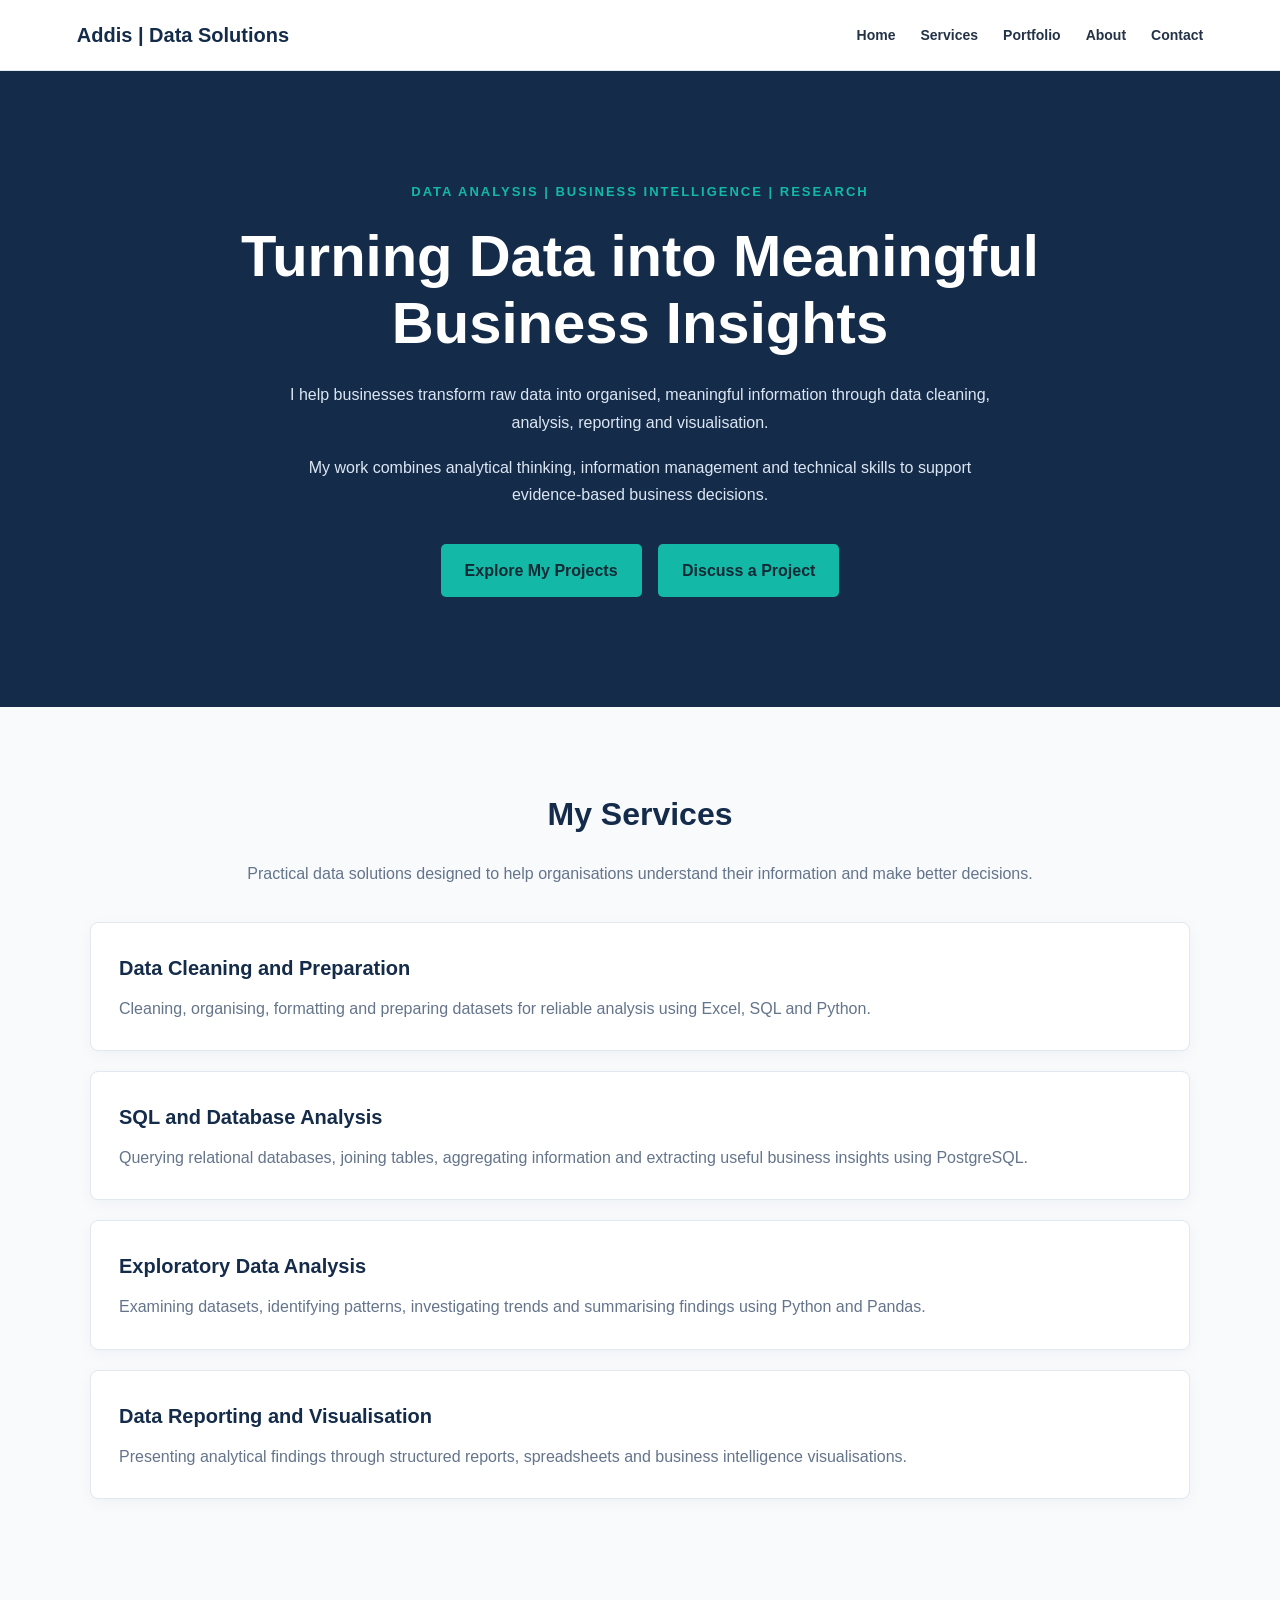
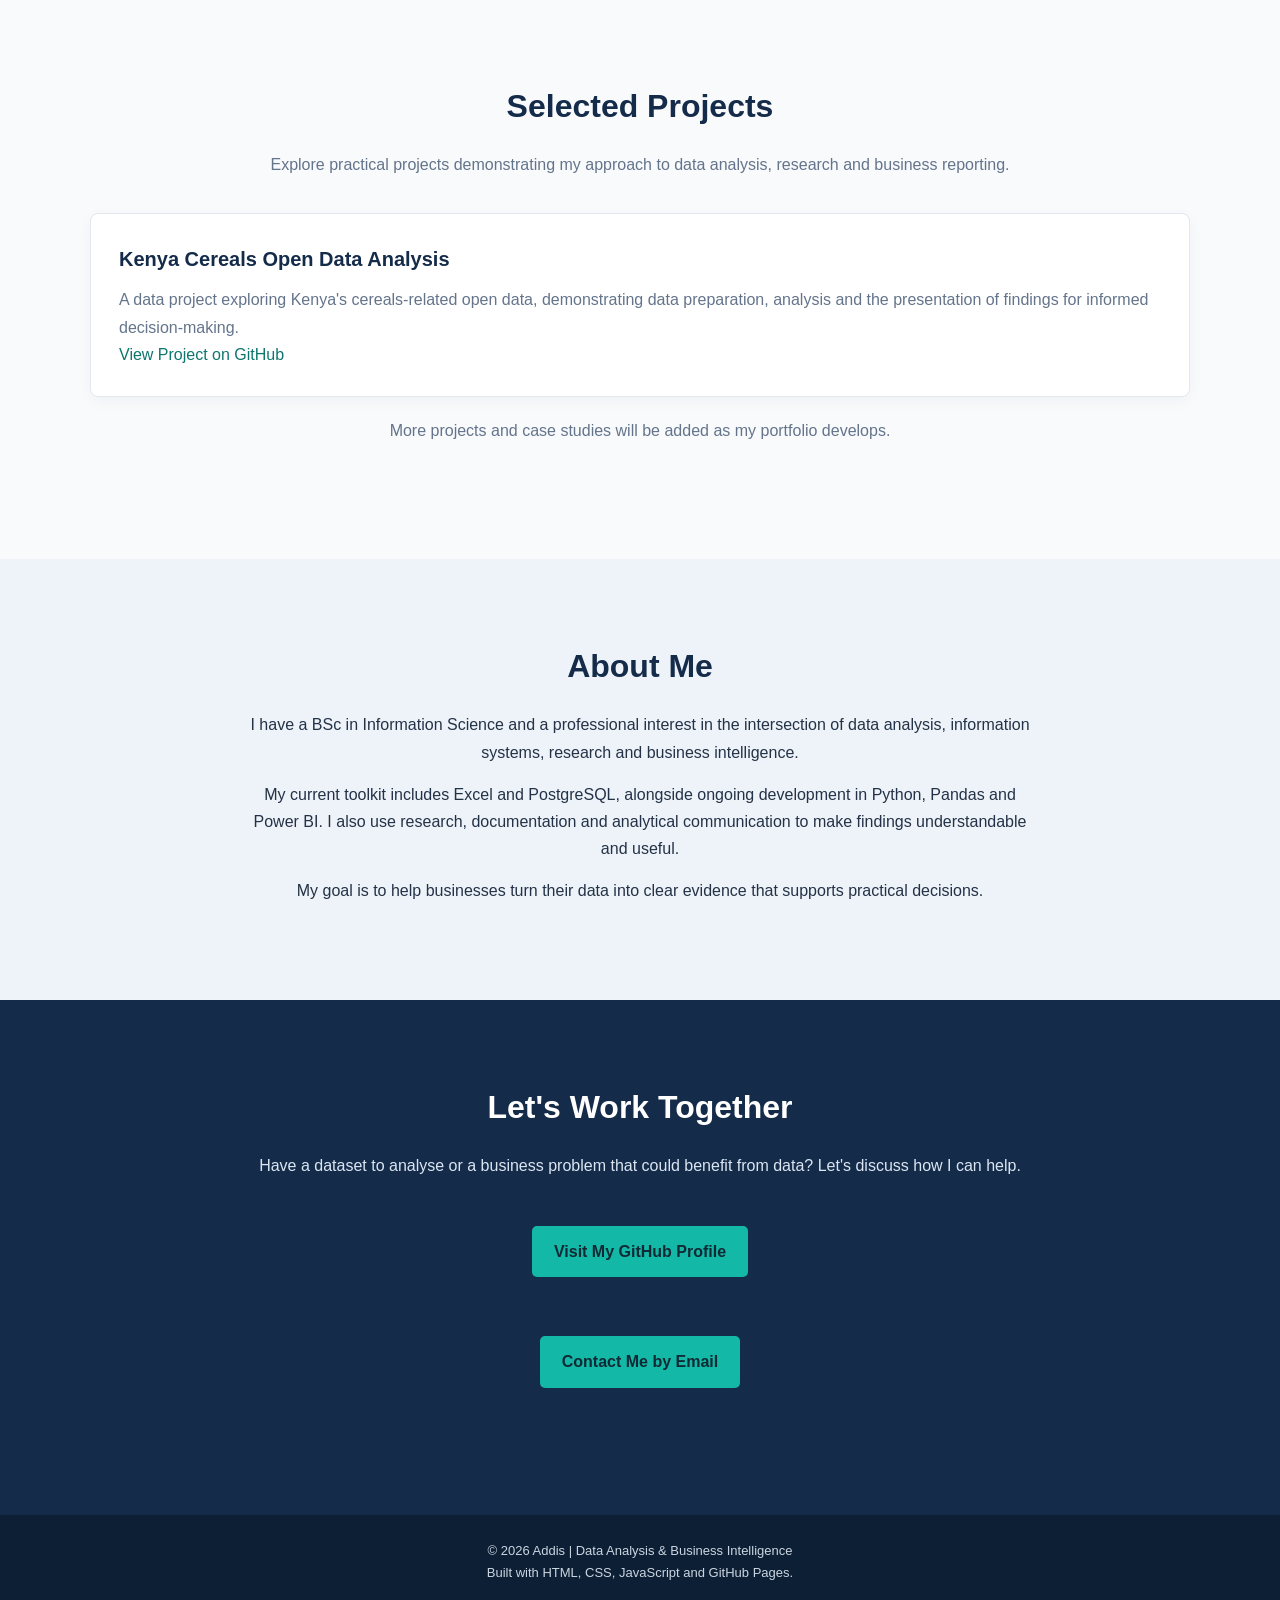
==== index.html @ 671562f9 "Add responsive styling to portfolio homepage" ====
<!DOCTYPE html>
<html lang="en">
<head>
    <meta charset="UTF-8">
    <meta name="viewport" content="width=device-width, initial-scale=1.0">

    <meta name="description" content="Data analysis and business intelligence services. I help businesses clean, analyse and interpret data to support better decisions.">

    <title>Data Analysis & Business Intelligence | Addis</title>
<link rel="stylesheet" href="css/style.css">
</head>

<body>

    <!-- HEADER: Website identity and navigation -->
    <header>
        <div>
            <a href="index.html">Addis | Data Solutions</a>
        </div>

        <nav aria-label="Main navigation">
            <ul>
                <li><a href="#home">Home</a></li>
                <li><a href="#services">Services</a></li>
                <li><a href="#portfolio">Portfolio</a></li>
                <li><a href="#about">About</a></li>
                <li><a href="#contact">Contact</a></li>
            </ul>
        </nav>
    </header>


    <main>

        <!-- HERO: The first message visitors see -->
        <section id="home">
            <p>DATA ANALYSIS | BUSINESS INTELLIGENCE | RESEARCH</p>

            <h1>Turning Data into Meaningful Business Insights</h1>

            <p>
                I help businesses transform raw data into organised,
                meaningful information through data cleaning, analysis,
                reporting and visualisation.
            </p>

            <p>
                My work combines analytical thinking, information
                management and technical skills to support
                evidence-based business decisions.
            </p>

            <a href="#portfolio">Explore My Projects</a>
            <a href="#contact">Discuss a Project</a>
        </section>


        <!-- SERVICES: What you can offer clients -->
        <section id="services">
            <h2>My Services</h2>

            <p>
                Practical data solutions designed to help organisations
                understand their information and make better decisions.
            </p>

            <article>
                <h3>Data Cleaning and Preparation</h3>
                <p>
                    Cleaning, organising, formatting and preparing
                    datasets for reliable analysis using Excel,
                    SQL and Python.
                </p>
            </article>

            <article>
                <h3>SQL and Database Analysis</h3>
                <p>
                    Querying relational databases, joining tables,
                    aggregating information and extracting useful
                    business insights using PostgreSQL.
                </p>
            </article>

            <article>
                <h3>Exploratory Data Analysis</h3>
                <p>
                    Examining datasets, identifying patterns,
                    investigating trends and summarising findings
                    using Python and Pandas.
                </p>
            </article>

            <article>
                <h3>Data Reporting and Visualisation</h3>
                <p>
                    Presenting analytical findings through
                    structured reports, spreadsheets and
                    business intelligence visualisations.
                </p>
            </article>
        </section>


        <!-- PORTFOLIO: Evidence of practical work -->
        <section id="portfolio">
            <h2>Selected Projects</h2>

            <p>
                Explore practical projects demonstrating my approach
                to data analysis, research and business reporting.
            </p>

            <article>
                <h3>Kenya Cereals Open Data Analysis</h3>

                <p>
                    A data project exploring Kenya's cereals-related
                    open data, demonstrating data preparation,
                    analysis and the presentation of findings
                    for informed decision-making.
                </p>

                <p>
                    <a href="https://github.com/USNA02/kenya-cereals-open-data"
                       target="_blank"
                       rel="noopener noreferrer">
                        View Project on GitHub
                    </a>
                </p>
            </article>

            <p>
                More projects and case studies will be added
                as my portfolio develops.
            </p>
        </section>


        <!-- ABOUT: Professional background -->
        <section id="about">
            <h2>About Me</h2>

            <p>
                I have a BSc in Information Science and a professional
                interest in the intersection of data analysis,
                information systems, research and business intelligence.
            </p>

            <p>
                My current toolkit includes Excel and PostgreSQL,
                alongside ongoing development in Python, Pandas
                and Power BI. I also use research, documentation
                and analytical communication to make findings
                understandable and useful.
            </p>

            <p>
                My goal is to help businesses turn their data
                into clear evidence that supports practical decisions.
            </p>
        </section>


        <!-- CONTACT: A route for prospective clients -->
        <section id="contact">
            <h2>Let's Work Together</h2>

            <p>
                Have a dataset to analyse or a business problem
                that could benefit from data? Let's discuss
                how I can help.
            </p>

            <p>
                <a href="https://github.com/USNA02"
                   target="_blank"
                   rel="noopener noreferrer">
                    Visit My GitHub Profile
                </a>
            </p>

            <p>
                <a href="mailto:Tesbranon34@gmail.com">
                    Contact Me by Email
                </a>
            </p>
        </section>

    </main>


    <!-- FOOTER: Closing information -->
    <footer>
        <p>&copy; 2026 Addis | Data Analysis & Business Intelligence</p>
        <p>Built with HTML, CSS, JavaScript and GitHub Pages.</p>
    </footer>

</body>
</html>
---- css/style.css ----
/* =================================
   1. GLOBAL DESIGN VARIABLES
================================= */

:root {
    --primary-color: #142B4A;
    --secondary-color: #0F766E;
    --accent-color: #14B8A6;

    --background-color: #F8FAFC;
    --surface-color: #FFFFFF;

    --text-color: #243247;
    --muted-color: #64748B;
    --border-color: #E2E8F0;

    --font-family: Arial, Helvetica, sans-serif;

    --container-width: 1100px;
}


/* =================================
   2. BASIC RESET
================================= */

* {
    margin: 0;
    padding: 0;
    box-sizing: border-box;
}


/* =================================
   3. GLOBAL PAGE STYLING
================================= */

html {
    scroll-behavior: smooth;
}

body {
    font-family: var(--font-family);
    background-color: var(--background-color);
    color: var(--text-color);
    line-height: 1.7;
}

a {
    text-decoration: none;
    color: var(--secondary-color);
}

ul {
    list-style: none;
}

img {
    max-width: 100%;
    display: block;
}


/* =================================
   4. REUSABLE PAGE CONTAINER
================================= */

header,
main,
footer {
    width: 100%;
}

section {
    padding: 80px 20px;
}

section > * {
    max-width: var(--container-width);
    margin-left: auto;
    margin-right: auto;
}


/* =================================
   5. HEADER AND NAVIGATION
================================= */

header {
    background-color: var(--surface-color);
    border-bottom: 1px solid var(--border-color);
    padding: 18px 6%;
    display: flex;
    justify-content: space-between;
    align-items: center;
    flex-wrap: wrap;
    gap: 16px;
}

header > div a {
    color: var(--primary-color);
    font-size: 20px;
    font-weight: 700;
}

nav ul {
    display: flex;
    align-items: center;
    flex-wrap: wrap;
    gap: 25px;
}

nav a {
    color: var(--text-color);
    font-size: 14px;
    font-weight: 600;
    transition: color 0.3s ease;
}

nav a:hover {
    color: var(--secondary-color);
}


/* =================================
   6. HERO SECTION
================================= */

#home {
    background-color: var(--primary-color);
    color: var(--surface-color);
    padding: 110px 20px;
    text-align: center;
}

#home p:first-child {
    color: var(--accent-color);
    font-size: 13px;
    font-weight: 700;
    letter-spacing: 2px;
    margin-bottom: 20px;
}

#home h1 {
    max-width: 850px;
    font-size: clamp(36px, 5vw, 58px);
    line-height: 1.15;
    margin: 0 auto 25px;
}

#home p:not(:first-child) {
    max-width: 720px;
    color: #DCE6F2;
    margin: 0 auto 18px;
}

#home a {
    display: inline-block;
    background-color: var(--accent-color);
    color: #102A35;
    padding: 13px 24px;
    margin: 18px 6px 0;
    border-radius: 5px;
    font-weight: 700;
    transition: background-color 0.3s ease;
}

#home a:hover {
    background-color: #FFFFFF;
}


/* =================================
   7. GENERAL SECTION HEADINGS
================================= */

section h2 {
    color: var(--primary-color);
    font-size: 32px;
    margin-bottom: 18px;
    text-align: center;
}

section > p {
    color: var(--muted-color);
    text-align: center;
    margin-bottom: 35px;
}


/* =================================
   8. SERVICE AND PROJECT CARDS
================================= */

#services article,
#portfolio article {
    background-color: var(--surface-color);
    border: 1px solid var(--border-color);
    border-radius: 8px;
    padding: 28px;
    margin: 20px auto;
    max-width: var(--container-width);
    box-shadow: 0 4px 15px rgba(20, 43, 74, 0.04);
    transition: transform 0.3s ease, box-shadow 0.3s ease;
}

#services article:hover,
#portfolio article:hover {
    transform: translateY(-4px);
    box-shadow: 0 8px 22px rgba(20, 43, 74, 0.10);
}

article h3 {
    color: var(--primary-color);
    font-size: 20px;
    margin-bottom: 10px;
}

article p {
    color: var(--muted-color);
}


/* =================================
   9. ABOUT SECTION
================================= */

#about {
    background-color: #EDF3F8;
}

#about p {
    max-width: 800px;
    margin: 15px auto;
    color: var(--text-color);
}


/* =================================
   10. CONTACT SECTION
================================= */

#contact {
    background-color: var(--primary-color);
    color: white;
    text-align: center;
}

#contact h2 {
    color: white;
}

#contact p {
    color: #DCE6F2;
}

#contact a {
    display: inline-block;
    margin: 12px 8px;
    padding: 12px 22px;
    background-color: var(--accent-color);
    color: #102A35;
    border-radius: 5px;
    font-weight: 700;
}


/* =================================
   11. FOOTER
================================= */

footer {
    background-color: #0D1F35;
    color: #CBD5E1;
    text-align: center;
    padding: 25px 15px;
    font-size: 13px;
}


/* =================================
   12. RESPONSIVE DESIGN
================================= */

@media (max-width: 768px) {

    header {
        flex-direction: column;
        padding: 20px;
    }

    nav ul {
        justify-content: center;
        gap: 15px;
    }

    nav a {
        font-size: 13px;
    }

    section {
        padding: 55px 18px;
    }

    #home {
        padding: 75px 18px;
    }

    #home h1 {
        font-size: 36px;
    }

    section h2 {
        font-size: 27px;
    }

    #services article,
    #portfolio article {
        padding: 22px;
    }
}
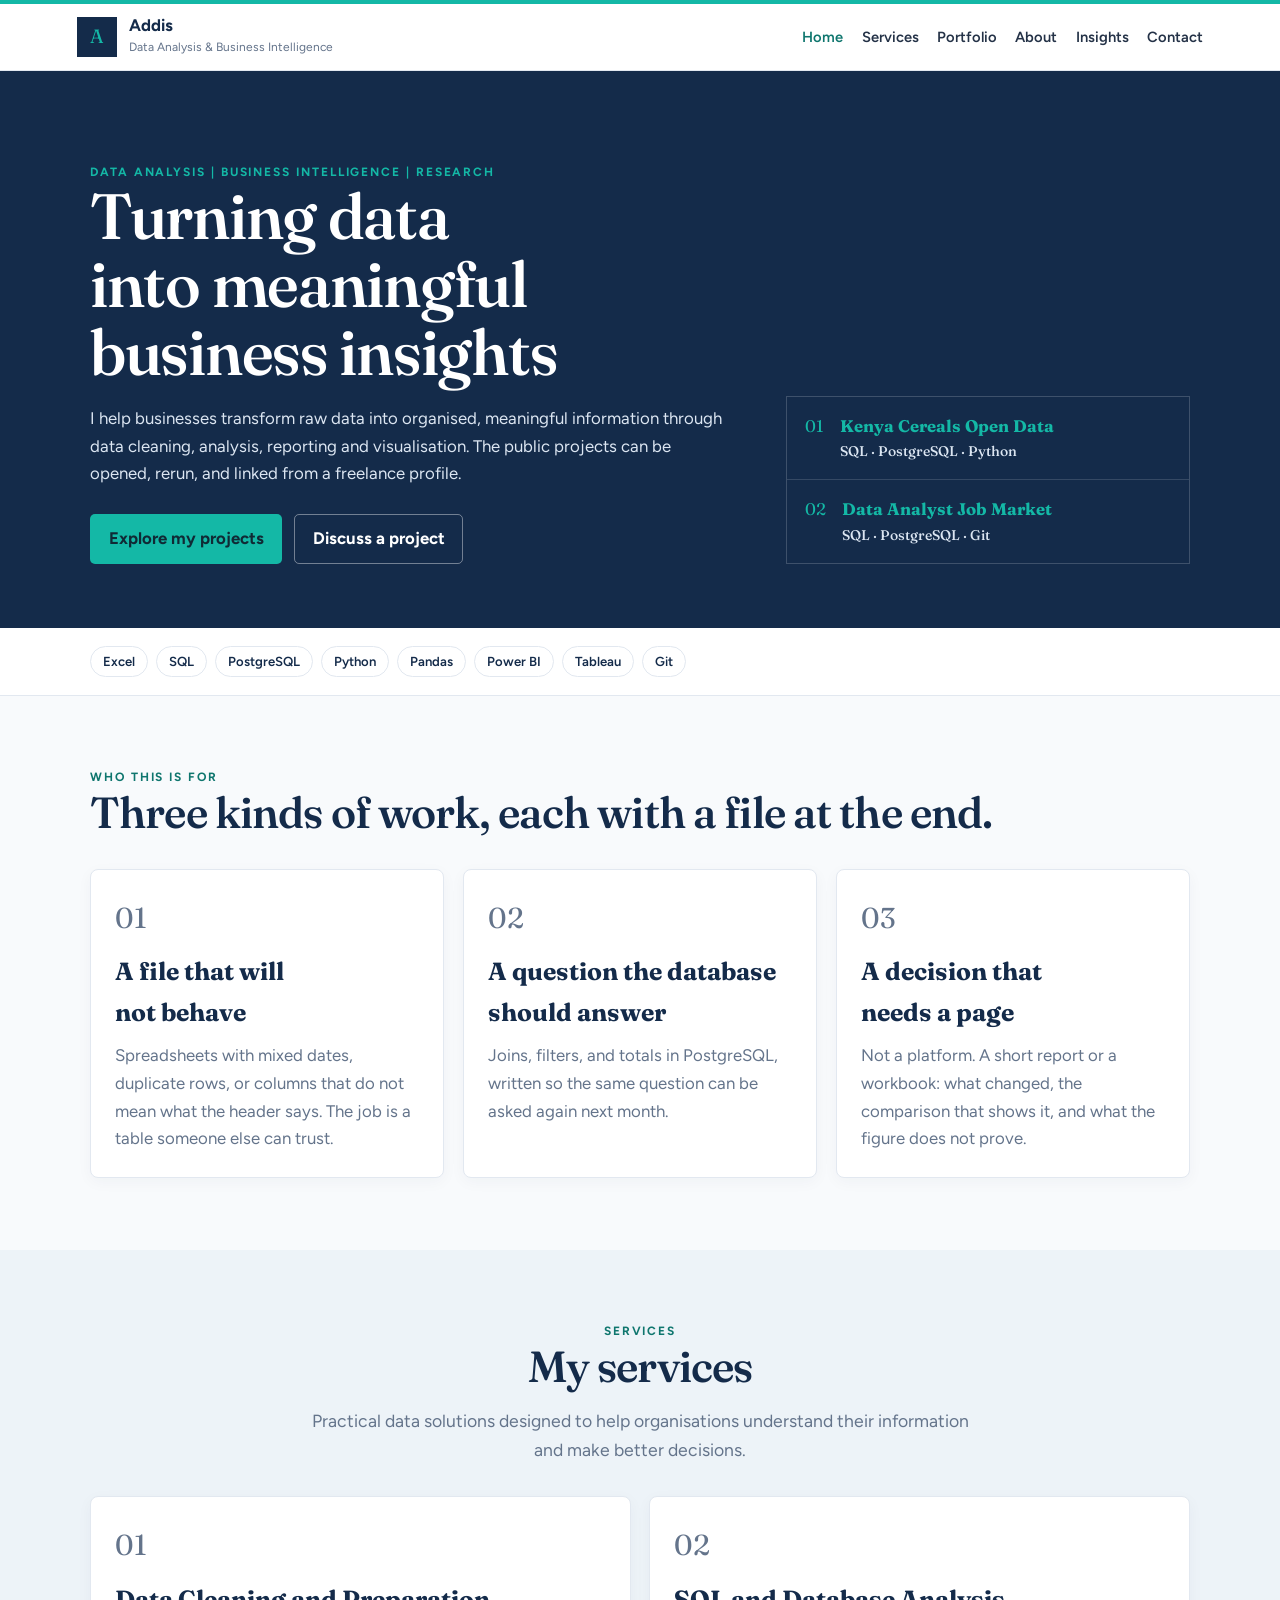
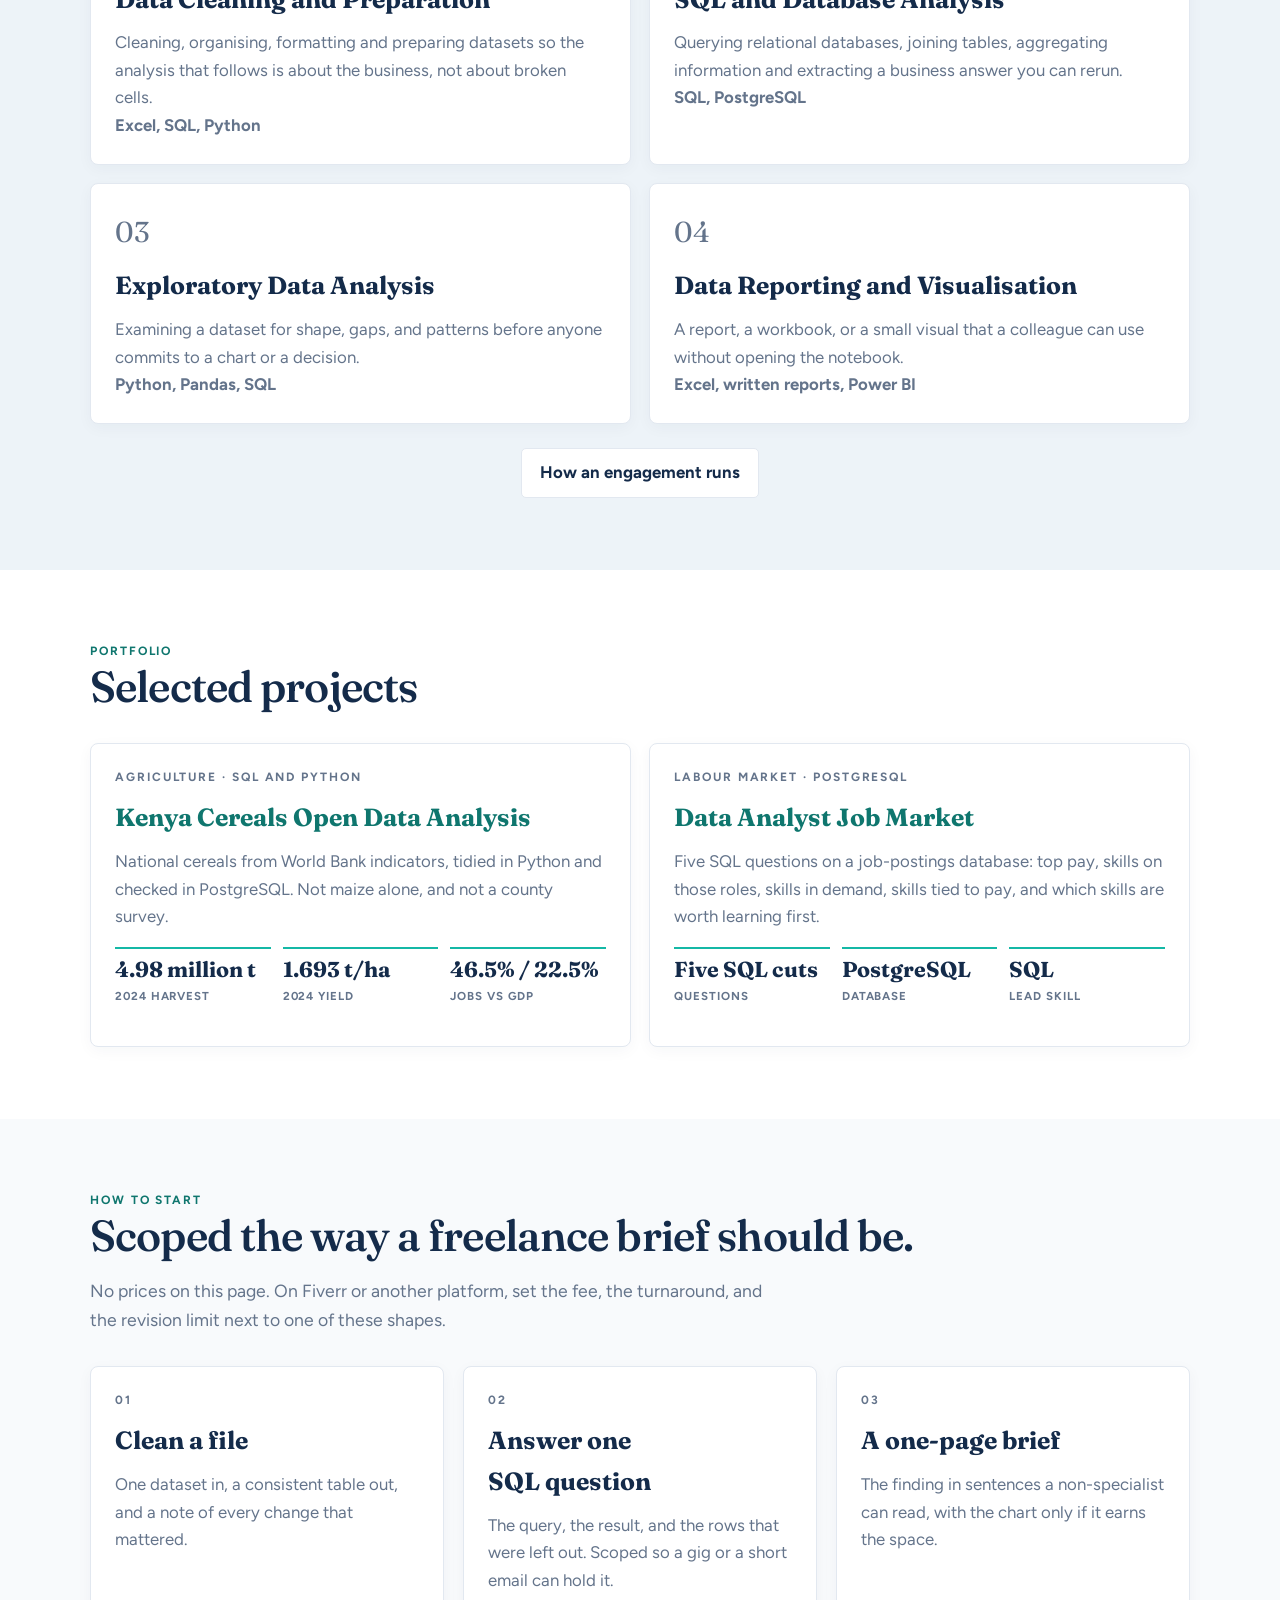
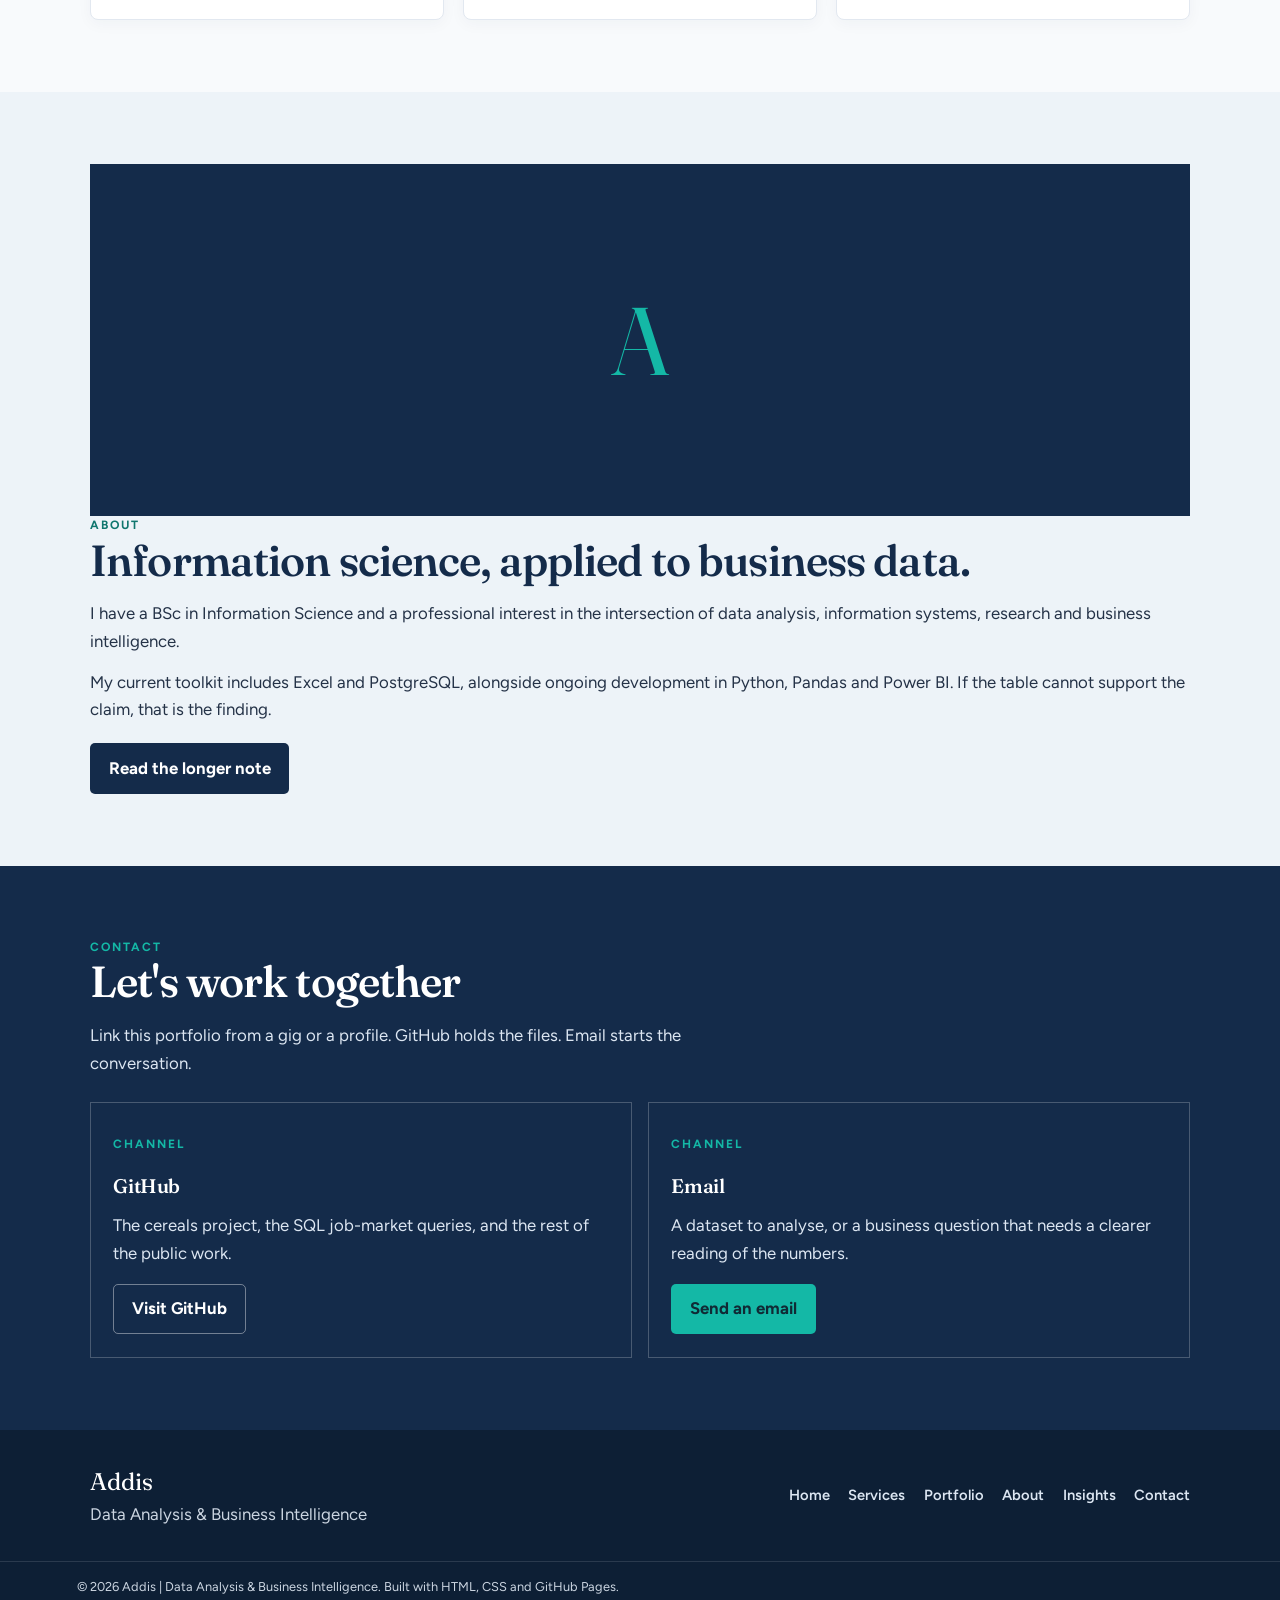
==== commit 99af7fcb: "Replace homepage with the multi-section portfolio" ====
--- a/index.html
+++ b/index.html
@@ -1,200 +1,160 @@
 <!DOCTYPE html>
 <html lang="en">
 <head>
-    <meta charset="UTF-8">
-    <meta name="viewport" content="width=device-width, initial-scale=1.0">
-
-    <meta name="description" content="Data analysis and business intelligence services. I help businesses clean, analyse and interpret data to support better decisions.">
-
-    <title>Data Analysis & Business Intelligence | Addis</title>
-<link rel="stylesheet" href="css/style.css">
+  <meta charset="UTF-8">
+  <meta name="viewport" content="width=device-width, initial-scale=1.0">
+  <meta name="description" content="Data analysis and business intelligence services. Addis helps businesses clean, analyse and interpret data.">
+  <title>Data Analysis & Business Intelligence | Addis</title>
+  <link rel="preconnect" href="https://fonts.googleapis.com">
+  <link rel="preconnect" href="https://fonts.gstatic.com" crossorigin>
+  <link href="https://fonts.googleapis.com/css2?family=Figtree:wght@400;500;600;700&family=Fraunces:opsz,wght@9..144,560;9..144,640&display=swap" rel="stylesheet">
+  <link rel="stylesheet" href="css/style.css">
 </head>
-
 <body>
-
-    <!-- HEADER: Website identity and navigation -->
-    <header>
+  <a class="skip" href="#content">Skip to content</a>
+  <div class="accent-bar" aria-hidden="true"></div>
+  <header class="site-header">
+    <a class="brand" href="index.html">
+      <span class="mark" aria-hidden="true">A</span>
+      <span>
+        <strong>Addis</strong>
+        <small>Data Analysis &amp; Business Intelligence</small>
+      </span>
+    </a>
+    <input class="nav-toggle" type="checkbox" id="nav-toggle">
+    <label class="nav-btn" for="nav-toggle">Menu</label>
+    <nav aria-label="Primary">
+        <a href="index.html" aria-current="page">Home</a>
+        <a href="services.html">Services</a>
+        <a href="portfolio.html">Portfolio</a>
+        <a href="about.html">About</a>
+        <a href="insights.html">Insights</a>
+        <a href="contact.html">Contact</a>
+    </nav>
+  </header>
+  <main id="content">
+    <section class="hero">
+      <div class="page hero-grid">
         <div>
-            <a href="index.html">Addis | Data Solutions</a>
+          <p class="kicker">Data analysis | Business intelligence | Research</p>
+          <h1 class="display">Turning data into meaningful business insights</h1>
+          <p>I help businesses transform raw data into organised, meaningful information through data cleaning, analysis, reporting and visualisation. The public projects can be opened, rerun, and linked from a freelance profile.</p>
+          <div class="actions">
+            <a class="btn btn-accent" href="portfolio.html">Explore my projects</a>
+            <a class="btn btn-quiet" href="contact.html">Discuss a project</a>
+          </div>
         </div>
-
-        <nav aria-label="Main navigation">
-            <ul>
-                <li><a href="#home">Home</a></li>
-                <li><a href="#services">Services</a></li>
-                <li><a href="#portfolio">Portfolio</a></li>
-                <li><a href="#about">About</a></li>
-                <li><a href="#contact">Contact</a></li>
-            </ul>
-        </nav>
-    </header>
-
-
-    <main>
-
-        <!-- HERO: The first message visitors see -->
-        <section id="home">
-            <p>DATA ANALYSIS | BUSINESS INTELLIGENCE | RESEARCH</p>
-
-            <h1>Turning Data into Meaningful Business Insights</h1>
-
-            <p>
-                I help businesses transform raw data into organised,
-                meaningful information through data cleaning, analysis,
-                reporting and visualisation.
-            </p>
-
-            <p>
-                My work combines analytical thinking, information
-                management and technical skills to support
-                evidence-based business decisions.
-            </p>
-
-            <a href="#portfolio">Explore My Projects</a>
-            <a href="#contact">Discuss a Project</a>
-        </section>
-
-
-        <!-- SERVICES: What you can offer clients -->
-        <section id="services">
-            <h2>My Services</h2>
-
-            <p>
-                Practical data solutions designed to help organisations
-                understand their information and make better decisions.
-            </p>
-
-            <article>
-                <h3>Data Cleaning and Preparation</h3>
-                <p>
-                    Cleaning, organising, formatting and preparing
-                    datasets for reliable analysis using Excel,
-                    SQL and Python.
-                </p>
-            </article>
-
-            <article>
-                <h3>SQL and Database Analysis</h3>
-                <p>
-                    Querying relational databases, joining tables,
-                    aggregating information and extracting useful
-                    business insights using PostgreSQL.
-                </p>
-            </article>
-
-            <article>
-                <h3>Exploratory Data Analysis</h3>
-                <p>
-                    Examining datasets, identifying patterns,
-                    investigating trends and summarising findings
-                    using Python and Pandas.
-                </p>
-            </article>
-
-            <article>
-                <h3>Data Reporting and Visualisation</h3>
-                <p>
-                    Presenting analytical findings through
-                    structured reports, spreadsheets and
-                    business intelligence visualisations.
-                </p>
-            </article>
-        </section>
-
-
-        <!-- PORTFOLIO: Evidence of practical work -->
-        <section id="portfolio">
-            <h2>Selected Projects</h2>
-
-            <p>
-                Explore practical projects demonstrating my approach
-                to data analysis, research and business reporting.
-            </p>
-
-            <article>
-                <h3>Kenya Cereals Open Data Analysis</h3>
-
-                <p>
-                    A data project exploring Kenya's cereals-related
-                    open data, demonstrating data preparation,
-                    analysis and the presentation of findings
-                    for informed decision-making.
-                </p>
-
-                <p>
-                    <a href="https://github.com/USNA02/kenya-cereals-open-data"
-                       target="_blank"
-                       rel="noopener noreferrer">
-                        View Project on GitHub
-                    </a>
-                </p>
-            </article>
-
-            <p>
-                More projects and case studies will be added
-                as my portfolio develops.
-            </p>
-        </section>
-
-
-        <!-- ABOUT: Professional background -->
-        <section id="about">
-            <h2>About Me</h2>
-
-            <p>
-                I have a BSc in Information Science and a professional
-                interest in the intersection of data analysis,
-                information systems, research and business intelligence.
-            </p>
-
-            <p>
-                My current toolkit includes Excel and PostgreSQL,
-                alongside ongoing development in Python, Pandas
-                and Power BI. I also use research, documentation
-                and analytical communication to make findings
-                understandable and useful.
-            </p>
-
-            <p>
-                My goal is to help businesses turn their data
-                into clear evidence that supports practical decisions.
-            </p>
-        </section>
-
-
-        <!-- CONTACT: A route for prospective clients -->
-        <section id="contact">
-            <h2>Let's Work Together</h2>
-
-            <p>
-                Have a dataset to analyse or a business problem
-                that could benefit from data? Let's discuss
-                how I can help.
-            </p>
-
-            <p>
-                <a href="https://github.com/USNA02"
-                   target="_blank"
-                   rel="noopener noreferrer">
-                    Visit My GitHub Profile
-                </a>
-            </p>
-
-            <p>
-                <a href="mailto:Tesbranon34@gmail.com">
-                    Contact Me by Email
-                </a>
-            </p>
-        </section>
-
-    </main>
-
-
-    <!-- FOOTER: Closing information -->
-    <footer>
-        <p>&copy; 2026 Addis | Data Analysis & Business Intelligence</p>
-        <p>Built with HTML, CSS, JavaScript and GitHub Pages.</p>
-    </footer>
-
+        <ol class="project-index">
+          <li><a href="portfolio.html#kenya-cereals"><span>01</span><span><strong>Kenya Cereals Open Data</strong><small>SQL · PostgreSQL · Python</small></span></a></li>
+          <li><a href="portfolio.html#analyst-jobs"><span>02</span><span><strong>Data Analyst Job Market</strong><small>SQL · PostgreSQL · Git</small></span></a></li>
+        </ol>
+      </div>
+    </section>
+    <div class="tool-strip" aria-label="Tools">
+      <ul class="page chips">
+        <li class="chip">Excel</li><li class="chip">SQL</li><li class="chip">PostgreSQL</li><li class="chip">Python</li>
+        <li class="chip">Pandas</li><li class="chip">Power BI</li><li class="chip">Tableau</li><li class="chip">Git</li>
+      </ul>
+    </div>
+    <section class="band">
+      <div class="page">
+        <p class="kicker">Who this is for</p>
+        <h2 class="title">Three kinds of work, each with a file at the end.</h2>
+        <div class="grid-3">
+          <article class="card"><p class="num">01</p><h3>A file that will not behave</h3><p>Spreadsheets with mixed dates, duplicate rows, or columns that do not mean what the header says. The job is a table someone else can trust.</p></article>
+          <article class="card"><p class="num">02</p><h3>A question the database should answer</h3><p>Joins, filters, and totals in PostgreSQL, written so the same question can be asked again next month.</p></article>
+          <article class="card"><p class="num">03</p><h3>A decision that needs a page</h3><p>Not a platform. A short report or a workbook: what changed, the comparison that shows it, and what the figure does not prove.</p></article>
+        </div>
+      </div>
+    </section>
+    <section class="band wash">
+      <div class="page">
+        <div class="center">
+          <p class="kicker">Services</p>
+          <h2 class="title">My services</h2>
+          <p class="intro lede">Practical data solutions designed to help organisations understand their information and make better decisions.</p>
+        </div>
+        <div class="grid-2">
+          <article class="card"><p class="num">01</p><h3>Data Cleaning and Preparation</h3><p>Cleaning, organising, formatting and preparing datasets so the analysis that follows is about the business, not about broken cells.</p><p><strong>Excel, SQL, Python</strong></p></article>
+          <article class="card"><p class="num">02</p><h3>SQL and Database Analysis</h3><p>Querying relational databases, joining tables, aggregating information and extracting a business answer you can rerun.</p><p><strong>SQL, PostgreSQL</strong></p></article>
+          <article class="card"><p class="num">03</p><h3>Exploratory Data Analysis</h3><p>Examining a dataset for shape, gaps, and patterns before anyone commits to a chart or a decision.</p><p><strong>Python, Pandas, SQL</strong></p></article>
+          <article class="card"><p class="num">04</p><h3>Data Reporting and Visualisation</h3><p>A report, a workbook, or a small visual that a colleague can use without opening the notebook.</p><p><strong>Excel, written reports, Power BI</strong></p></article>
+        </div>
+        <p class="center" style="margin-top:1.5rem"><a class="btn btn-line" href="services.html">How an engagement runs</a></p>
+      </div>
+    </section>
+    <section class="band surface">
+      <div class="page">
+        <p class="kicker">Portfolio</p>
+        <h2 class="title">Selected projects</h2>
+        <div class="grid-2">
+          <article class="card">
+            <p class="kicker">Agriculture · SQL and Python</p>
+            <h3><a href="portfolio.html#kenya-cereals">Kenya Cereals Open Data Analysis</a></h3>
+            <p>National cereals from World Bank indicators, tidied in Python and checked in PostgreSQL. Not maize alone, and not a county survey.</p>
+            <div class="facts"><div class="fact"><strong>4.98 million t</strong><span>2024 harvest</span></div><div class="fact"><strong>1.693 t/ha</strong><span>2024 yield</span></div><div class="fact"><strong>46.5% / 22.5%</strong><span>Jobs vs GDP</span></div></div>
+          </article>
+          <article class="card">
+            <p class="kicker">Labour market · PostgreSQL</p>
+            <h3><a href="portfolio.html#analyst-jobs">Data Analyst Job Market</a></h3>
+            <p>Five SQL questions on a job-postings database: top pay, skills on those roles, skills in demand, skills tied to pay, and which skills are worth learning first.</p>
+            <div class="facts"><div class="fact"><strong>Five SQL cuts</strong><span>Questions</span></div><div class="fact"><strong>PostgreSQL</strong><span>Database</span></div><div class="fact"><strong>SQL</strong><span>Lead skill</span></div></div>
+          </article>
+        </div>
+      </div>
+    </section>
+    <section class="band">
+      <div class="page">
+        <p class="kicker">How to start</p>
+        <h2 class="title">Scoped the way a freelance brief should be.</h2>
+        <p class="lede">No prices on this page. On Fiverr or another platform, set the fee, the turnaround, and the revision limit next to one of these shapes.</p>
+        <div class="grid-3">
+          <article class="card"><p class="kicker">01</p><h3>Clean a file</h3><p>One dataset in, a consistent table out, and a note of every change that mattered.</p></article>
+          <article class="card"><p class="kicker">02</p><h3>Answer one SQL question</h3><p>The query, the result, and the rows that were left out. Scoped so a gig or a short email can hold it.</p></article>
+          <article class="card"><p class="kicker">03</p><h3>A one-page brief</h3><p>The finding in sentences a non-specialist can read, with the chart only if it earns the space.</p></article>
+        </div>
+      </div>
+    </section>
+    <section class="band wash">
+      <div class="page about-grid">
+        <div class="mark-panel" aria-hidden="true">A</div>
+        <div>
+          <p class="kicker">About</p>
+          <h2 class="title">Information science, applied to business data.</h2>
+          <p style="margin-top:1rem">I have a BSc in Information Science and a professional interest in the intersection of data analysis, information systems, research and business intelligence.</p>
+          <p style="margin-top:0.8rem">My current toolkit includes Excel and PostgreSQL, alongside ongoing development in Python, Pandas and Power BI. If the table cannot support the claim, that is the finding.</p>
+          <p style="margin-top:1.2rem"><a class="btn btn-solid" href="about.html">Read the longer note</a></p>
+        </div>
+      </div>
+    </section>
+    <section class="band contact-band">
+      <div class="page">
+        <p class="kicker" style="color:var(--accent)">Contact</p>
+        <h2 class="title" style="color:white">Let's work together</h2>
+        <p style="color:var(--mist);max-width:40rem;margin:1rem 0 1.5rem">Link this portfolio from a gig or a profile. GitHub holds the files. Email starts the conversation.</p>
+        <div class="channels">
+          <article class="channel"><p class="kicker" style="color:var(--accent)">Channel</p><h3 class="serif">GitHub</h3><p>The cereals project, the SQL job-market queries, and the rest of the public work.</p><a class="btn btn-quiet" href="https://github.com/USNA02">Visit GitHub</a></article>
+          <article class="channel"><p class="kicker" style="color:var(--accent)">Channel</p><h3 class="serif">Email</h3><p>A dataset to analyse, or a business question that needs a clearer reading of the numbers.</p><a class="btn btn-accent" href="mailto:Tesbranon34@gmail.com">Send an email</a></article>
+        </div>
+      </div>
+    </section>
+  </main>
+  <footer class="site-footer">
+    <div class="page footer-row">
+      <div>
+        <p class="footer-name">Addis</p>
+        <p>Data Analysis &amp; Business Intelligence</p>
+      </div>
+      <nav aria-label="Footer">
+        <a href="index.html" aria-current="page">Home</a>
+        <a href="services.html">Services</a>
+        <a href="portfolio.html">Portfolio</a>
+        <a href="about.html">About</a>
+        <a href="insights.html">Insights</a>
+        <a href="contact.html">Contact</a>
+      </nav>
+    </div>
+    <p class="legal">&copy; 2026 Addis | Data Analysis &amp; Business Intelligence. Built with HTML, CSS and GitHub Pages.</p>
+  </footer>
 </body>
-</html>+</html>
--- a/css/style.css
+++ b/css/style.css
@@ -1,322 +1,123 @@
-
-/* =================================
-   1. GLOBAL DESIGN VARIABLES
-================================= */
-
 :root {
-    --primary-color: #142B4A;
-    --secondary-color: #0F766E;
-    --accent-color: #14B8A6;
-
-    --background-color: #F8FAFC;
-    --surface-color: #FFFFFF;
-
-    --text-color: #243247;
-    --muted-color: #64748B;
-    --border-color: #E2E8F0;
-
-    --font-family: Arial, Helvetica, sans-serif;
-
-    --container-width: 1100px;
+  --ink: #142b4a;
+  --teal: #0f766e;
+  --accent: #14b8a6;
+  --deep: #102a35;
+  --bg: #f8fafc;
+  --surface: #ffffff;
+  --text: #243247;
+  --muted: #64748b;
+  --line: #e2e8f0;
+  --mist: #dce6f2;
+  --wash: #edf3f8;
+  --footer: #0d1f35;
+  --serif: "Fraunces", Georgia, serif;
+  --sans: "Figtree", Arial, Helvetica, sans-serif;
+  --width: 1100px;
 }
-
-
-/* =================================
-   2. BASIC RESET
-================================= */
-
-* {
-    margin: 0;
-    padding: 0;
-    box-sizing: border-box;
+* { box-sizing: border-box; margin: 0; padding: 0; }
+html { scroll-behavior: smooth; }
+body { font-family: var(--sans); background: var(--bg); color: var(--text); line-height: 1.65; font-size: 1.05rem; }
+a { color: var(--teal); text-decoration: none; }
+h1, h2, h3 { text-wrap: balance; color: var(--ink); }
+:focus-visible { outline: 2px solid var(--teal); outline-offset: 3px; }
+.skip { position: absolute; left: 1rem; top: -4rem; background: white; color: var(--ink); padding: 0.6rem 1rem; font-weight: 700; z-index: 20; }
+.skip:focus { top: 1rem; }
+.accent-bar { height: 4px; background: var(--accent); }
+.page { width: min(var(--width), calc(100% - 2.5rem)); margin-inline: auto; }
+.site-header { position: sticky; top: 0; z-index: 10; display: flex; align-items: center; justify-content: space-between; gap: 1rem; padding: 0.7rem 6%; background: color-mix(in srgb, white 94%, transparent); border-bottom: 1px solid var(--line); backdrop-filter: blur(10px); }
+.brand { display: flex; align-items: center; gap: 0.75rem; color: var(--ink); min-height: 44px; }
+.brand strong { display: block; line-height: 1; }
+.brand small { display: block; margin-top: 0.25rem; color: var(--muted); font-size: 0.75rem; }
+.mark { display: grid; place-items: center; width: 2.5rem; height: 2.5rem; background: var(--ink); color: var(--accent); font-family: var(--serif); font-size: 1.2rem; }
+.site-header nav, .site-footer nav { display: flex; flex-wrap: wrap; gap: 0.35rem 1.15rem; }
+.site-header nav a, .site-footer nav a { color: var(--text); font-weight: 600; font-size: 0.92rem; min-height: 44px; display: inline-flex; align-items: center; }
+.site-header nav a[aria-current="page"], .site-header nav a:hover { color: var(--teal); }
+.nav-toggle, .nav-btn { display: none; }
+.kicker { font-size: 0.75rem; font-weight: 700; letter-spacing: 0.16em; text-transform: uppercase; color: var(--teal); }
+.display, .title, .serif { font-family: var(--serif); font-weight: 560; letter-spacing: -0.02em; }
+.display { font-size: clamp(2.4rem, 5vw, 4rem); line-height: 1.06; color: white; }
+.title { font-size: clamp(2rem, 3.4vw, 3rem); line-height: 1.12; }
+.lede { max-width: 42rem; color: var(--muted); font-size: 1.1rem; margin-top: 1rem; }
+.hero { background: var(--ink); color: white; }
+.hero-grid { display: grid; gap: 2.5rem; align-items: end; padding: 4.5rem 0 4rem; }
+.hero p { color: var(--mist); max-width: 40rem; margin-top: 1.2rem; }
+.hero .kicker { color: var(--accent); }
+.actions { display: flex; flex-wrap: wrap; gap: 0.75rem; margin-top: 1.6rem; }
+.btn { display: inline-flex; align-items: center; justify-content: center; min-height: 44px; padding: 0.65rem 1.1rem; border-radius: 5px; font-weight: 700; border: 1px solid transparent; }
+.btn-accent { background: var(--accent); color: var(--deep); }
+.btn-accent:hover { background: white; color: var(--ink); }
+.btn-quiet { color: white; border-color: color-mix(in srgb, white 40%, transparent); }
+.btn-quiet:hover { background: color-mix(in srgb, white 12%, transparent); }
+.btn-solid { background: var(--ink); color: white; }
+.btn-solid:hover { background: var(--teal); }
+.btn-line { color: var(--ink); border-color: var(--line); background: white; }
+.btn-line:hover { border-color: var(--teal); color: var(--teal); }
+.project-index { border: 1px solid color-mix(in srgb, white 18%, transparent); list-style: none; }
+.project-index a { display: flex; gap: 1rem; padding: 1rem 1.1rem; color: white; border-top: 1px solid color-mix(in srgb, white 14%, transparent); }
+.project-index li:first-child a { border-top: 0; }
+.project-index a:hover { background: color-mix(in srgb, white 6%, transparent); }
+.project-index span { color: var(--accent); font-family: var(--serif); }
+.project-index small { display: block; color: var(--mist); font-weight: 500; }
+.tool-strip { background: white; border-bottom: 1px solid var(--line); }
+.chips { display: flex; flex-wrap: wrap; gap: 0.5rem; padding: 1.1rem 0; list-style: none; }
+.chip { border: 1px solid var(--line); border-radius: 999px; background: white; color: var(--ink); font-size: 0.82rem; font-weight: 600; padding: 0.25rem 0.75rem; }
+section.band { padding: 4.5rem 0; }
+.center { text-align: center; }
+.center .lede, .center p.intro { margin-inline: auto; }
+.grid-3, .grid-2 { display: grid; gap: 1.15rem; margin-top: 2rem; }
+.card { background: white; border: 1px solid var(--line); border-radius: 8px; box-shadow: 0 4px 15px rgb(20 43 74 / 0.04); padding: 1.5rem; }
+.card h3 { font-family: var(--serif); font-size: 1.55rem; margin: 0.6rem 0; }
+.card p, .muted { color: var(--muted); }
+.num { font-family: var(--serif); font-size: 1.8rem; color: var(--accent); }
+.wash { background: var(--wash); }
+.surface { background: white; }
+.service { display: grid; gap: 1.25rem; }
+.service + .service { margin-top: 1rem; }
+.includes { list-style: none; margin-top: 0.7rem; }
+.includes li { border-left: 2px solid var(--accent); padding: 0.25rem 0 0.25rem 0.75rem; margin-top: 0.4rem; }
+.facts { display: grid; grid-template-columns: repeat(3, 1fr); gap: 0.75rem; margin: 1rem 0; }
+.fact { border-top: 2px solid var(--accent); padding-top: 0.55rem; }
+.fact strong { display: block; font-family: var(--serif); font-size: 1.35rem; color: var(--ink); line-height: 1.15; }
+.fact span { display: block; margin-top: 0.3rem; font-size: 0.72rem; font-weight: 700; letter-spacing: 0.08em; text-transform: uppercase; color: var(--muted); }
+.limit { background: var(--wash); padding: 0.9rem 1rem; margin-top: 1rem; font-size: 0.95rem; }
+.result { border-left: 2px solid var(--accent); padding-left: 0.9rem; font-weight: 650; color: var(--ink); margin: 1rem 0; }
+.case { display: grid; gap: 1.5rem; padding: 3rem 0; border-bottom: 1px solid var(--line); }
+.case p + p { margin-top: 0.8rem; }
+.mark-panel { min-height: 22rem; background: var(--ink); color: var(--accent); display: grid; place-items: center; font-family: var(--serif); font-size: 6rem; }
+.steps { list-style: none; }
+.steps li { display: grid; grid-template-columns: 3rem 1fr; gap: 0.6rem; margin-top: 0.9rem; font-size: 1.08rem; }
+.faq { border-top: 1px solid var(--line); }
+.faq div { display: grid; gap: 0.4rem; padding: 1.1rem 0; border-bottom: 1px solid var(--line); }
+.faq dt { font-weight: 700; color: var(--ink); }
+.contact-band { background: var(--ink); color: white; }
+.contact-band h2, .contact-band h3 { color: white; }
+.channels { display: grid; gap: 1rem; }
+.channel { border: 1px solid color-mix(in srgb, white 22%, transparent); padding: 1.4rem; }
+.channel p { color: var(--mist); margin: 0.6rem 0 1rem; }
+.form { display: grid; gap: 0.85rem; }
+.form label { font-weight: 650; color: var(--ink); font-size: 0.92rem; display: grid; gap: 0.35rem; }
+.form input, .form textarea { font: inherit; font-weight: 500; color: var(--text); border: 1px solid var(--line); border-radius: 6px; padding: 0.75rem; min-height: 44px; width: 100%; background: white; }
+.form textarea { min-height: 9rem; }
+.page-intro { background: white; border-bottom: 1px solid var(--line); padding: 3.5rem 0; }
+.site-footer { background: var(--footer); color: #cbd5e1; }
+.footer-row { display: flex; justify-content: space-between; gap: 1.5rem; padding: 2rem 0; flex-wrap: wrap; }
+.footer-name { font-family: var(--serif); font-size: 1.5rem; color: white; }
+.site-footer nav a { color: var(--mist); }
+.legal { border-top: 1px solid color-mix(in srgb, white 12%, transparent); padding: 0.9rem 6%; font-size: 0.8rem; }
+@media (min-width: 800px) {
+  .hero-grid { grid-template-columns: 1.3fr 0.8fr; }
+  .grid-3 { grid-template-columns: repeat(3, 1fr); }
+  .grid-2 { grid-template-columns: repeat(2, 1fr); }
+  .service, .case, .about-grid, .contact-grid, .method-grid { grid-template-columns: 5fr 7fr; }
+  .channels { grid-template-columns: 1fr 1fr; }
+  .faq div { grid-template-columns: 5fr 7fr; gap: 1.5rem; }
 }
-
-
-/* =================================
-   3. GLOBAL PAGE STYLING
-================================= */
-
-html {
-    scroll-behavior: smooth;
+@media (max-width: 799px) {
+  .nav-btn { display: inline-flex; align-items: center; min-height: 44px; padding: 0 0.8rem; border: 1px solid var(--line); border-radius: 5px; font-weight: 700; color: var(--ink); cursor: pointer; }
+  .site-header nav { display: none; position: absolute; left: 0; right: 0; top: 100%; background: white; border-bottom: 1px solid var(--line); padding: 0.4rem 6% 0.8rem; flex-direction: column; }
+  .nav-toggle:checked ~ nav { display: flex; }
+  .facts { grid-template-columns: 1fr; }
+  .hero-grid, section.band, .page-intro { padding-top: 2.6rem; padding-bottom: 2.6rem; }
 }
-
-body {
-    font-family: var(--font-family);
-    background-color: var(--background-color);
-    color: var(--text-color);
-    line-height: 1.7;
-}
-
-a {
-    text-decoration: none;
-    color: var(--secondary-color);
-}
-
-ul {
-    list-style: none;
-}
-
-img {
-    max-width: 100%;
-    display: block;
-}
-
-
-/* =================================
-   4. REUSABLE PAGE CONTAINER
-================================= */
-
-header,
-main,
-footer {
-    width: 100%;
-}
-
-section {
-    padding: 80px 20px;
-}
-
-section > * {
-    max-width: var(--container-width);
-    margin-left: auto;
-    margin-right: auto;
-}
-
-
-/* =================================
-   5. HEADER AND NAVIGATION
-================================= */
-
-header {
-    background-color: var(--surface-color);
-    border-bottom: 1px solid var(--border-color);
-    padding: 18px 6%;
-    display: flex;
-    justify-content: space-between;
-    align-items: center;
-    flex-wrap: wrap;
-    gap: 16px;
-}
-
-header > div a {
-    color: var(--primary-color);
-    font-size: 20px;
-    font-weight: 700;
-}
-
-nav ul {
-    display: flex;
-    align-items: center;
-    flex-wrap: wrap;
-    gap: 25px;
-}
-
-nav a {
-    color: var(--text-color);
-    font-size: 14px;
-    font-weight: 600;
-    transition: color 0.3s ease;
-}
-
-nav a:hover {
-    color: var(--secondary-color);
-}
-
-
-/* =================================
-   6. HERO SECTION
-================================= */
-
-#home {
-    background-color: var(--primary-color);
-    color: var(--surface-color);
-    padding: 110px 20px;
-    text-align: center;
-}
-
-#home p:first-child {
-    color: var(--accent-color);
-    font-size: 13px;
-    font-weight: 700;
-    letter-spacing: 2px;
-    margin-bottom: 20px;
-}
-
-#home h1 {
-    max-width: 850px;
-    font-size: clamp(36px, 5vw, 58px);
-    line-height: 1.15;
-    margin: 0 auto 25px;
-}
-
-#home p:not(:first-child) {
-    max-width: 720px;
-    color: #DCE6F2;
-    margin: 0 auto 18px;
-}
-
-#home a {
-    display: inline-block;
-    background-color: var(--accent-color);
-    color: #102A35;
-    padding: 13px 24px;
-    margin: 18px 6px 0;
-    border-radius: 5px;
-    font-weight: 700;
-    transition: background-color 0.3s ease;
-}
-
-#home a:hover {
-    background-color: #FFFFFF;
-}
-
-
-/* =================================
-   7. GENERAL SECTION HEADINGS
-================================= */
-
-section h2 {
-    color: var(--primary-color);
-    font-size: 32px;
-    margin-bottom: 18px;
-    text-align: center;
-}
-
-section > p {
-    color: var(--muted-color);
-    text-align: center;
-    margin-bottom: 35px;
-}
-
-
-/* =================================
-   8. SERVICE AND PROJECT CARDS
-================================= */
-
-#services article,
-#portfolio article {
-    background-color: var(--surface-color);
-    border: 1px solid var(--border-color);
-    border-radius: 8px;
-    padding: 28px;
-    margin: 20px auto;
-    max-width: var(--container-width);
-    box-shadow: 0 4px 15px rgba(20, 43, 74, 0.04);
-    transition: transform 0.3s ease, box-shadow 0.3s ease;
-}
-
-#services article:hover,
-#portfolio article:hover {
-    transform: translateY(-4px);
-    box-shadow: 0 8px 22px rgba(20, 43, 74, 0.10);
-}
-
-article h3 {
-    color: var(--primary-color);
-    font-size: 20px;
-    margin-bottom: 10px;
-}
-
-article p {
-    color: var(--muted-color);
-}
-
-
-/* =================================
-   9. ABOUT SECTION
-================================= */
-
-#about {
-    background-color: #EDF3F8;
-}
-
-#about p {
-    max-width: 800px;
-    margin: 15px auto;
-    color: var(--text-color);
-}
-
-
-/* =================================
-   10. CONTACT SECTION
-================================= */
-
-#contact {
-    background-color: var(--primary-color);
-    color: white;
-    text-align: center;
-}
-
-#contact h2 {
-    color: white;
-}
-
-#contact p {
-    color: #DCE6F2;
-}
-
-#contact a {
-    display: inline-block;
-    margin: 12px 8px;
-    padding: 12px 22px;
-    background-color: var(--accent-color);
-    color: #102A35;
-    border-radius: 5px;
-    font-weight: 700;
-}
-
-
-/* =================================
-   11. FOOTER
-================================= */
-
-footer {
-    background-color: #0D1F35;
-    color: #CBD5E1;
-    text-align: center;
-    padding: 25px 15px;
-    font-size: 13px;
-}
-
-
-/* =================================
-   12. RESPONSIVE DESIGN
-================================= */
-
-@media (max-width: 768px) {
-
-    header {
-        flex-direction: column;
-        padding: 20px;
-    }
-
-    nav ul {
-        justify-content: center;
-        gap: 15px;
-    }
-
-    nav a {
-        font-size: 13px;
-    }
-
-    section {
-        padding: 55px 18px;
-    }
-
-    #home {
-        padding: 75px 18px;
-    }
-
-    #home h1 {
-        font-size: 36px;
-    }
-
-    section h2 {
-        font-size: 27px;
-    }
-
-    #services article,
-    #portfolio article {
-        padding: 22px;
-    }
-}
+@media (prefers-reduced-motion: reduce) { html { scroll-behavior: auto; } }
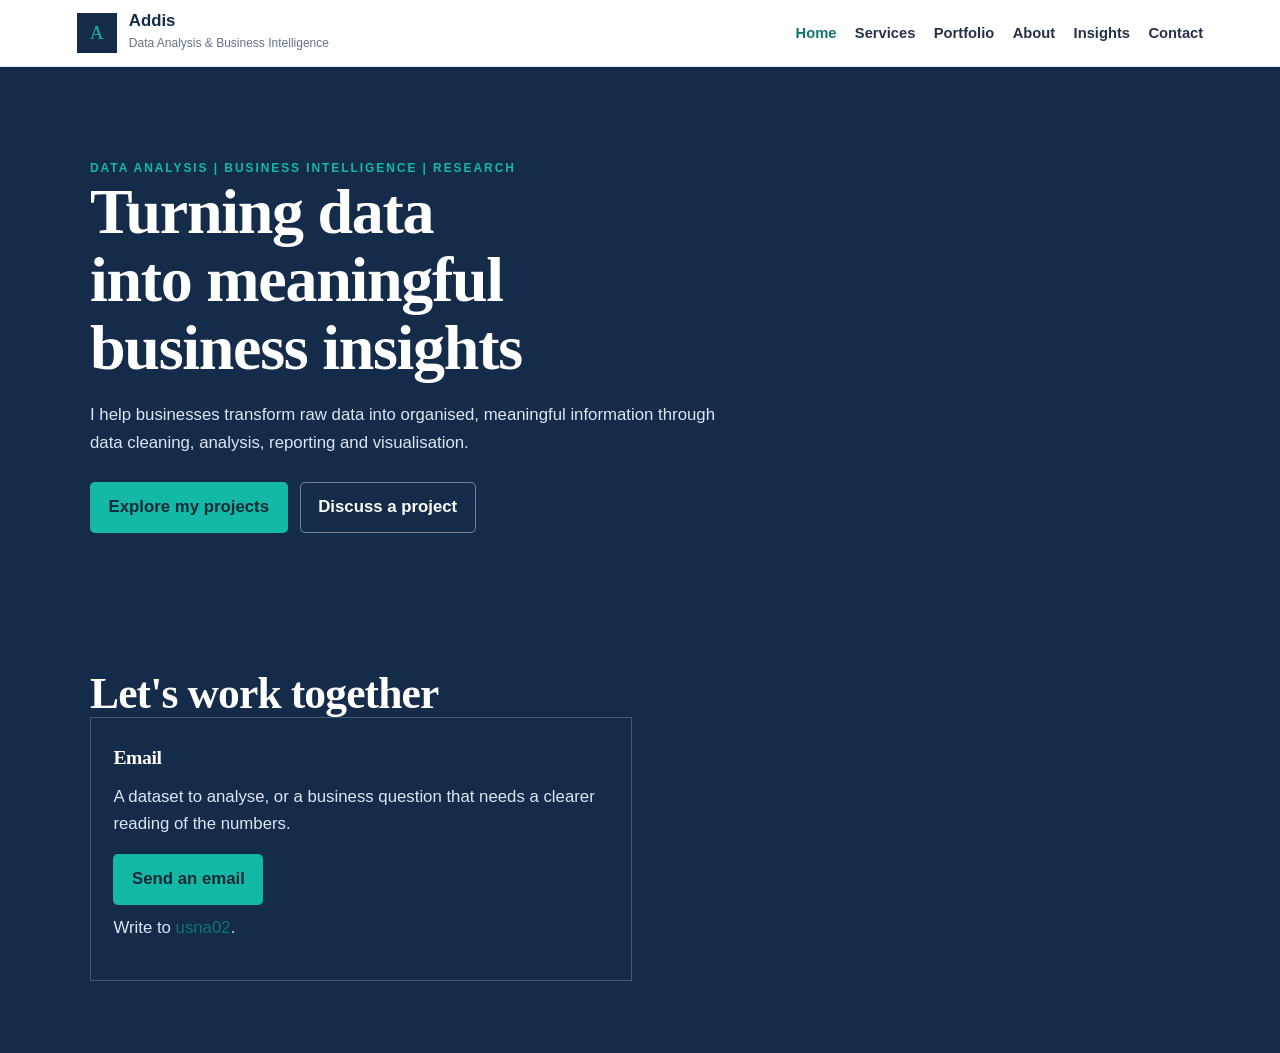
==== commit 7704cfda: "Point the homepage email link at the correct address" ====
--- a/index.html
+++ b/index.html
@@ -3,158 +3,18 @@
 <head>
   <meta charset="UTF-8">
   <meta name="viewport" content="width=device-width, initial-scale=1.0">
-  <meta name="description" content="Data analysis and business intelligence services. Addis helps businesses clean, analyse and interpret data.">
   <title>Data Analysis & Business Intelligence | Addis</title>
-  <link rel="preconnect" href="https://fonts.googleapis.com">
-  <link rel="preconnect" href="https://fonts.gstatic.com" crossorigin>
-  <link href="https://fonts.googleapis.com/css2?family=Figtree:wght@400;500;600;700&family=Fraunces:opsz,wght@9..144,560;9..144,640&display=swap" rel="stylesheet">
   <link rel="stylesheet" href="css/style.css">
 </head>
 <body>
-  <a class="skip" href="#content">Skip to content</a>
-  <div class="accent-bar" aria-hidden="true"></div>
   <header class="site-header">
-    <a class="brand" href="index.html">
-      <span class="mark" aria-hidden="true">A</span>
-      <span>
-        <strong>Addis</strong>
-        <small>Data Analysis &amp; Business Intelligence</small>
-      </span>
-    </a>
-    <input class="nav-toggle" type="checkbox" id="nav-toggle">
-    <label class="nav-btn" for="nav-toggle">Menu</label>
-    <nav aria-label="Primary">
-        <a href="index.html" aria-current="page">Home</a>
-        <a href="services.html">Services</a>
-        <a href="portfolio.html">Portfolio</a>
-        <a href="about.html">About</a>
-        <a href="insights.html">Insights</a>
-        <a href="contact.html">Contact</a>
-    </nav>
+    <a class="brand" href="index.html"><span class="mark">A</span><span><strong>Addis</strong><small>Data Analysis &amp; Business Intelligence</small></span></a>
+    <input class="nav-toggle" type="checkbox" id="nav-toggle"><label class="nav-btn" for="nav-toggle">Menu</label>
+    <nav><a href="index.html" aria-current="page">Home</a><a href="services.html">Services</a><a href="portfolio.html">Portfolio</a><a href="about.html">About</a><a href="insights.html">Insights</a><a href="contact.html">Contact</a></nav>
   </header>
-  <main id="content">
-    <section class="hero">
-      <div class="page hero-grid">
-        <div>
-          <p class="kicker">Data analysis | Business intelligence | Research</p>
-          <h1 class="display">Turning data into meaningful business insights</h1>
-          <p>I help businesses transform raw data into organised, meaningful information through data cleaning, analysis, reporting and visualisation. The public projects can be opened, rerun, and linked from a freelance profile.</p>
-          <div class="actions">
-            <a class="btn btn-accent" href="portfolio.html">Explore my projects</a>
-            <a class="btn btn-quiet" href="contact.html">Discuss a project</a>
-          </div>
-        </div>
-        <ol class="project-index">
-          <li><a href="portfolio.html#kenya-cereals"><span>01</span><span><strong>Kenya Cereals Open Data</strong><small>SQL · PostgreSQL · Python</small></span></a></li>
-          <li><a href="portfolio.html#analyst-jobs"><span>02</span><span><strong>Data Analyst Job Market</strong><small>SQL · PostgreSQL · Git</small></span></a></li>
-        </ol>
-      </div>
-    </section>
-    <div class="tool-strip" aria-label="Tools">
-      <ul class="page chips">
-        <li class="chip">Excel</li><li class="chip">SQL</li><li class="chip">PostgreSQL</li><li class="chip">Python</li>
-        <li class="chip">Pandas</li><li class="chip">Power BI</li><li class="chip">Tableau</li><li class="chip">Git</li>
-      </ul>
-    </div>
-    <section class="band">
-      <div class="page">
-        <p class="kicker">Who this is for</p>
-        <h2 class="title">Three kinds of work, each with a file at the end.</h2>
-        <div class="grid-3">
-          <article class="card"><p class="num">01</p><h3>A file that will not behave</h3><p>Spreadsheets with mixed dates, duplicate rows, or columns that do not mean what the header says. The job is a table someone else can trust.</p></article>
-          <article class="card"><p class="num">02</p><h3>A question the database should answer</h3><p>Joins, filters, and totals in PostgreSQL, written so the same question can be asked again next month.</p></article>
-          <article class="card"><p class="num">03</p><h3>A decision that needs a page</h3><p>Not a platform. A short report or a workbook: what changed, the comparison that shows it, and what the figure does not prove.</p></article>
-        </div>
-      </div>
-    </section>
-    <section class="band wash">
-      <div class="page">
-        <div class="center">
-          <p class="kicker">Services</p>
-          <h2 class="title">My services</h2>
-          <p class="intro lede">Practical data solutions designed to help organisations understand their information and make better decisions.</p>
-        </div>
-        <div class="grid-2">
-          <article class="card"><p class="num">01</p><h3>Data Cleaning and Preparation</h3><p>Cleaning, organising, formatting and preparing datasets so the analysis that follows is about the business, not about broken cells.</p><p><strong>Excel, SQL, Python</strong></p></article>
-          <article class="card"><p class="num">02</p><h3>SQL and Database Analysis</h3><p>Querying relational databases, joining tables, aggregating information and extracting a business answer you can rerun.</p><p><strong>SQL, PostgreSQL</strong></p></article>
-          <article class="card"><p class="num">03</p><h3>Exploratory Data Analysis</h3><p>Examining a dataset for shape, gaps, and patterns before anyone commits to a chart or a decision.</p><p><strong>Python, Pandas, SQL</strong></p></article>
-          <article class="card"><p class="num">04</p><h3>Data Reporting and Visualisation</h3><p>A report, a workbook, or a small visual that a colleague can use without opening the notebook.</p><p><strong>Excel, written reports, Power BI</strong></p></article>
-        </div>
-        <p class="center" style="margin-top:1.5rem"><a class="btn btn-line" href="services.html">How an engagement runs</a></p>
-      </div>
-    </section>
-    <section class="band surface">
-      <div class="page">
-        <p class="kicker">Portfolio</p>
-        <h2 class="title">Selected projects</h2>
-        <div class="grid-2">
-          <article class="card">
-            <p class="kicker">Agriculture · SQL and Python</p>
-            <h3><a href="portfolio.html#kenya-cereals">Kenya Cereals Open Data Analysis</a></h3>
-            <p>National cereals from World Bank indicators, tidied in Python and checked in PostgreSQL. Not maize alone, and not a county survey.</p>
-            <div class="facts"><div class="fact"><strong>4.98 million t</strong><span>2024 harvest</span></div><div class="fact"><strong>1.693 t/ha</strong><span>2024 yield</span></div><div class="fact"><strong>46.5% / 22.5%</strong><span>Jobs vs GDP</span></div></div>
-          </article>
-          <article class="card">
-            <p class="kicker">Labour market · PostgreSQL</p>
-            <h3><a href="portfolio.html#analyst-jobs">Data Analyst Job Market</a></h3>
-            <p>Five SQL questions on a job-postings database: top pay, skills on those roles, skills in demand, skills tied to pay, and which skills are worth learning first.</p>
-            <div class="facts"><div class="fact"><strong>Five SQL cuts</strong><span>Questions</span></div><div class="fact"><strong>PostgreSQL</strong><span>Database</span></div><div class="fact"><strong>SQL</strong><span>Lead skill</span></div></div>
-          </article>
-        </div>
-      </div>
-    </section>
-    <section class="band">
-      <div class="page">
-        <p class="kicker">How to start</p>
-        <h2 class="title">Scoped the way a freelance brief should be.</h2>
-        <p class="lede">No prices on this page. On Fiverr or another platform, set the fee, the turnaround, and the revision limit next to one of these shapes.</p>
-        <div class="grid-3">
-          <article class="card"><p class="kicker">01</p><h3>Clean a file</h3><p>One dataset in, a consistent table out, and a note of every change that mattered.</p></article>
-          <article class="card"><p class="kicker">02</p><h3>Answer one SQL question</h3><p>The query, the result, and the rows that were left out. Scoped so a gig or a short email can hold it.</p></article>
-          <article class="card"><p class="kicker">03</p><h3>A one-page brief</h3><p>The finding in sentences a non-specialist can read, with the chart only if it earns the space.</p></article>
-        </div>
-      </div>
-    </section>
-    <section class="band wash">
-      <div class="page about-grid">
-        <div class="mark-panel" aria-hidden="true">A</div>
-        <div>
-          <p class="kicker">About</p>
-          <h2 class="title">Information science, applied to business data.</h2>
-          <p style="margin-top:1rem">I have a BSc in Information Science and a professional interest in the intersection of data analysis, information systems, research and business intelligence.</p>
-          <p style="margin-top:0.8rem">My current toolkit includes Excel and PostgreSQL, alongside ongoing development in Python, Pandas and Power BI. If the table cannot support the claim, that is the finding.</p>
-          <p style="margin-top:1.2rem"><a class="btn btn-solid" href="about.html">Read the longer note</a></p>
-        </div>
-      </div>
-    </section>
-    <section class="band contact-band">
-      <div class="page">
-        <p class="kicker" style="color:var(--accent)">Contact</p>
-        <h2 class="title" style="color:white">Let's work together</h2>
-        <p style="color:var(--mist);max-width:40rem;margin:1rem 0 1.5rem">Link this portfolio from a gig or a profile. GitHub holds the files. Email starts the conversation.</p>
-        <div class="channels">
-          <article class="channel"><p class="kicker" style="color:var(--accent)">Channel</p><h3 class="serif">GitHub</h3><p>The cereals project, the SQL job-market queries, and the rest of the public work.</p><a class="btn btn-quiet" href="https://github.com/USNA02">Visit GitHub</a></article>
-          <article class="channel"><p class="kicker" style="color:var(--accent)">Channel</p><h3 class="serif">Email</h3><p>A dataset to analyse, or a business question that needs a clearer reading of the numbers.</p><a class="btn btn-accent" href="mailto:Tesbranon34@gmail.com">Send an email</a></article>
-        </div>
-      </div>
-    </section>
+  <main>
+    <section class="hero"><div class="page hero-grid"><div><p class="kicker">Data analysis | Business intelligence | Research</p><h1 class="display">Turning data into meaningful business insights</h1><p>I help businesses transform raw data into organised, meaningful information through data cleaning, analysis, reporting and visualisation.</p><div class="actions"><a class="btn btn-accent" href="portfolio.html">Explore my projects</a><a class="btn btn-quiet" href="contact.html">Discuss a project</a></div></div></div></section>
+    <section class="band contact-band"><div class="page"><h2 class="title" style="color:white">Let's work together</h2><div class="channels"><article class="channel"><h3 class="serif">Email</h3><p>A dataset to analyse, or a business question that needs a clearer reading of the numbers.</p><a class="btn btn-accent" href="mailto:Testbaron34@gmail.com">Send an email</a><p>Write to <a href="mailto:Testbaron34@gmail.com">usna02</a>.</p></article></div></div></section>
   </main>
-  <footer class="site-footer">
-    <div class="page footer-row">
-      <div>
-        <p class="footer-name">Addis</p>
-        <p>Data Analysis &amp; Business Intelligence</p>
-      </div>
-      <nav aria-label="Footer">
-        <a href="index.html" aria-current="page">Home</a>
-        <a href="services.html">Services</a>
-        <a href="portfolio.html">Portfolio</a>
-        <a href="about.html">About</a>
-        <a href="insights.html">Insights</a>
-        <a href="contact.html">Contact</a>
-      </nav>
-    </div>
-    <p class="legal">&copy; 2026 Addis | Data Analysis &amp; Business Intelligence. Built with HTML, CSS and GitHub Pages.</p>
-  </footer>
 </body>
 </html>
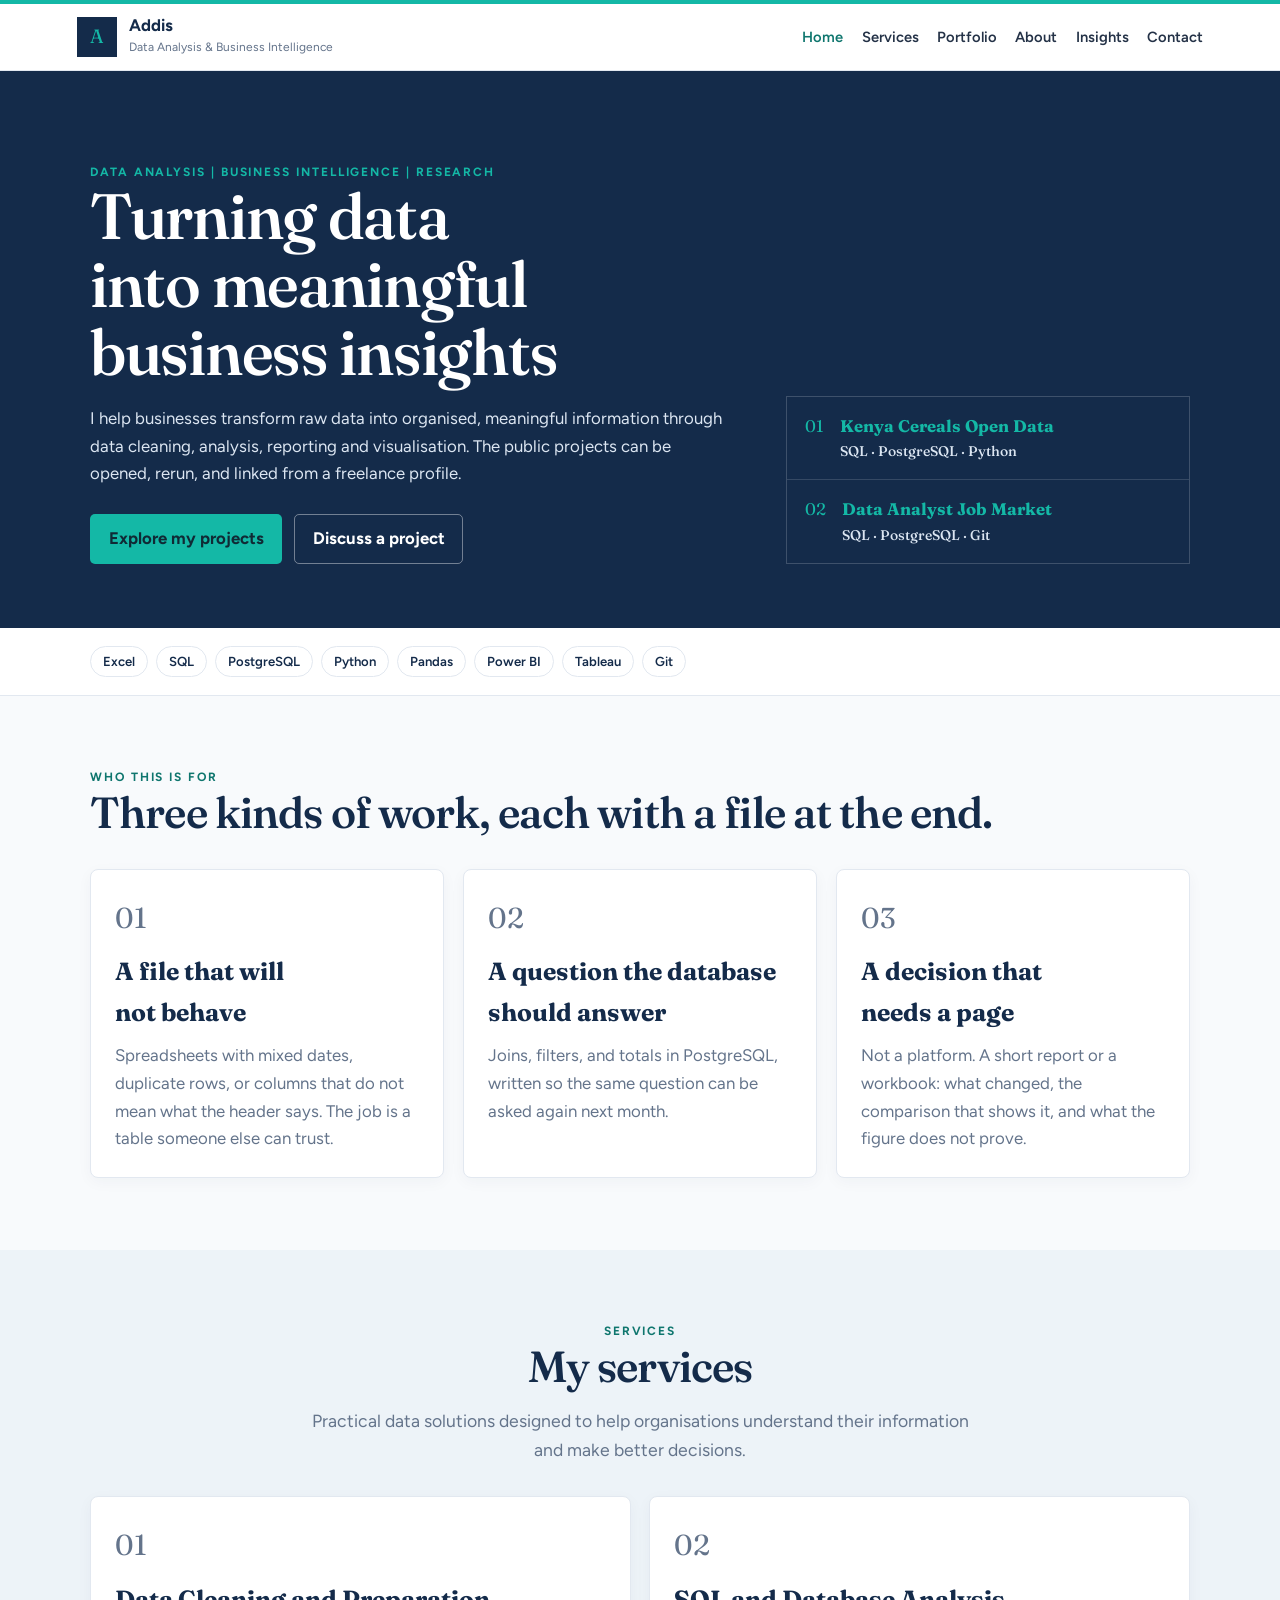
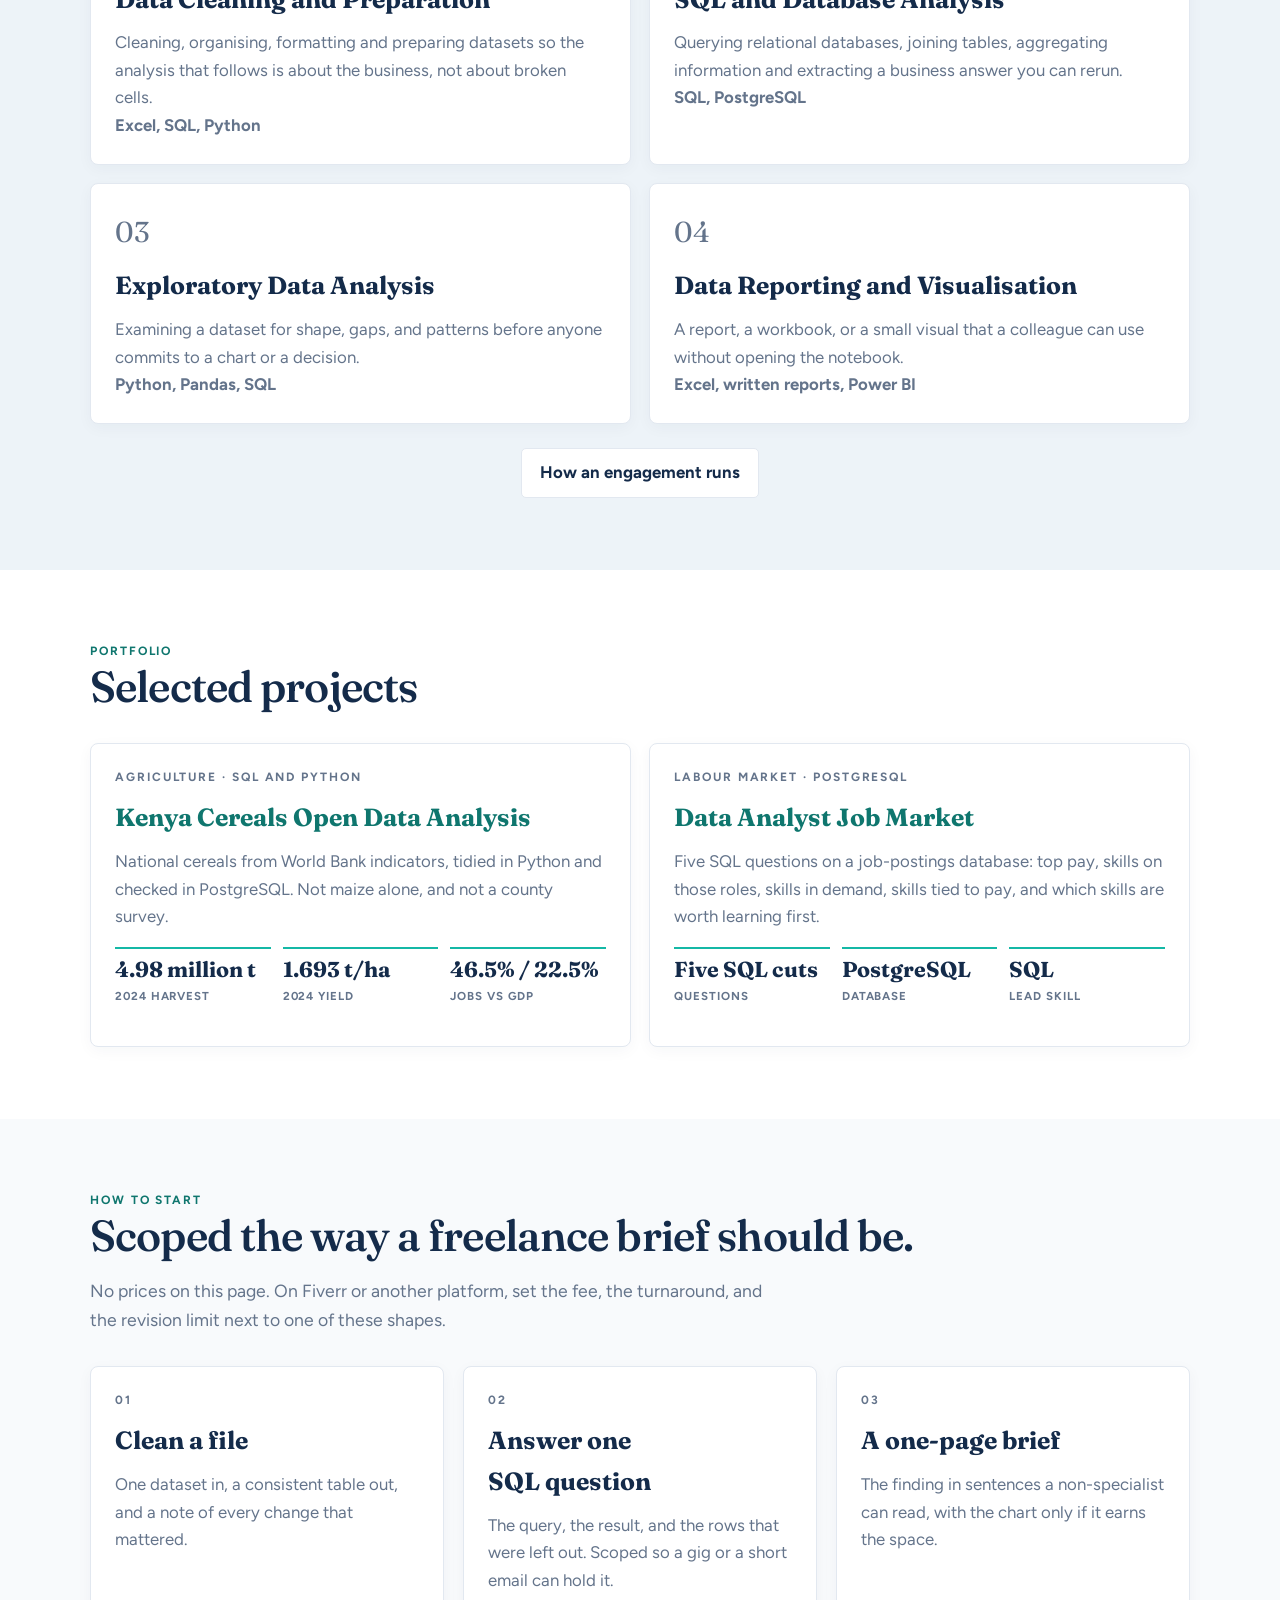
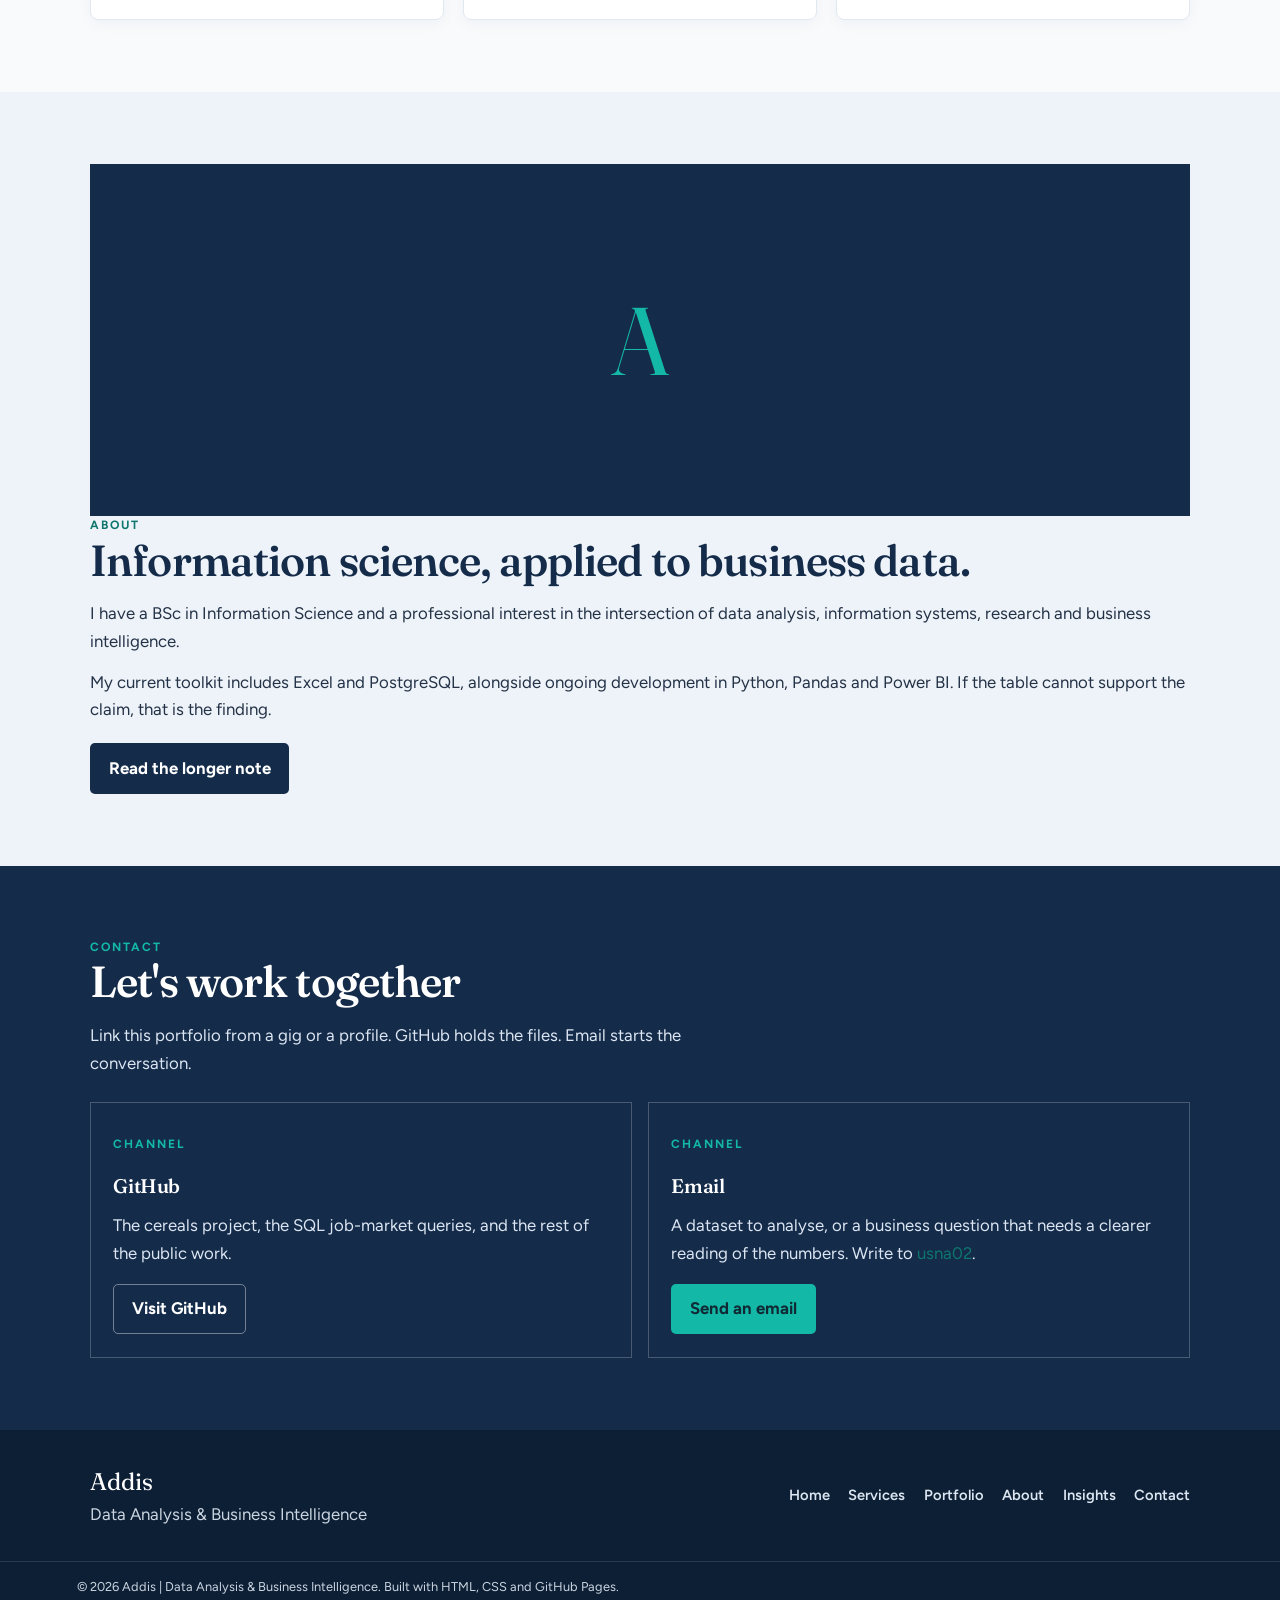
==== commit 2e2f98b1: "Restore the homepage and correct the email link" ====
--- a/index.html
+++ b/index.html
@@ -3,18 +3,42 @@
 <head>
   <meta charset="UTF-8">
   <meta name="viewport" content="width=device-width, initial-scale=1.0">
+  <meta name="description" content="Data analysis and business intelligence services. Addis helps businesses clean, analyse and interpret data.">
   <title>Data Analysis & Business Intelligence | Addis</title>
+  <link rel="preconnect" href="https://fonts.googleapis.com">
+  <link rel="preconnect" href="https://fonts.gstatic.com" crossorigin>
+  <link href="https://fonts.googleapis.com/css2?family=Figtree:wght@400;500;600;700&family=Fraunces:opsz,wght@9..144,560;9..144,640&display=swap" rel="stylesheet">
   <link rel="stylesheet" href="css/style.css">
 </head>
 <body>
+  <a class="skip" href="#content">Skip to content</a>
+  <div class="accent-bar" aria-hidden="true"></div>
   <header class="site-header">
-    <a class="brand" href="index.html"><span class="mark">A</span><span><strong>Addis</strong><small>Data Analysis &amp; Business Intelligence</small></span></a>
-    <input class="nav-toggle" type="checkbox" id="nav-toggle"><label class="nav-btn" for="nav-toggle">Menu</label>
-    <nav><a href="index.html" aria-current="page">Home</a><a href="services.html">Services</a><a href="portfolio.html">Portfolio</a><a href="about.html">About</a><a href="insights.html">Insights</a><a href="contact.html">Contact</a></nav>
+    <a class="brand" href="index.html">
+      <span class="mark" aria-hidden="true">A</span>
+      <span><strong>Addis</strong><small>Data Analysis &amp; Business Intelligence</small></span>
+    </a>
+    <input class="nav-toggle" type="checkbox" id="nav-toggle">
+    <label class="nav-btn" for="nav-toggle">Menu</label>
+    <nav aria-label="Primary">
+      <a href="index.html" aria-current="page">Home</a>
+      <a href="services.html">Services</a>
+      <a href="portfolio.html">Portfolio</a>
+      <a href="about.html">About</a>
+      <a href="insights.html">Insights</a>
+      <a href="contact.html">Contact</a>
+    </nav>
   </header>
-  <main>
-    <section class="hero"><div class="page hero-grid"><div><p class="kicker">Data analysis | Business intelligence | Research</p><h1 class="display">Turning data into meaningful business insights</h1><p>I help businesses transform raw data into organised, meaningful information through data cleaning, analysis, reporting and visualisation.</p><div class="actions"><a class="btn btn-accent" href="portfolio.html">Explore my projects</a><a class="btn btn-quiet" href="contact.html">Discuss a project</a></div></div></div></section>
-    <section class="band contact-band"><div class="page"><h2 class="title" style="color:white">Let's work together</h2><div class="channels"><article class="channel"><h3 class="serif">Email</h3><p>A dataset to analyse, or a business question that needs a clearer reading of the numbers.</p><a class="btn btn-accent" href="mailto:Testbaron34@gmail.com">Send an email</a><p>Write to <a href="mailto:Testbaron34@gmail.com">usna02</a>.</p></article></div></div></section>
+  <main id="content">
+    <section class="hero"><div class="page hero-grid"><div><p class="kicker">Data analysis | Business intelligence | Research</p><h1 class="display">Turning data into meaningful business insights</h1><p>I help businesses transform raw data into organised, meaningful information through data cleaning, analysis, reporting and visualisation. The public projects can be opened, rerun, and linked from a freelance profile.</p><div class="actions"><a class="btn btn-accent" href="portfolio.html">Explore my projects</a><a class="btn btn-quiet" href="contact.html">Discuss a project</a></div></div><ol class="project-index"><li><a href="portfolio.html#kenya-cereals"><span>01</span><span><strong>Kenya Cereals Open Data</strong><small>SQL · PostgreSQL · Python</small></span></a></li><li><a href="portfolio.html#analyst-jobs"><span>02</span><span><strong>Data Analyst Job Market</strong><small>SQL · PostgreSQL · Git</small></span></a></li></ol></div></section>
+    <div class="tool-strip"><ul class="page chips"><li class="chip">Excel</li><li class="chip">SQL</li><li class="chip">PostgreSQL</li><li class="chip">Python</li><li class="chip">Pandas</li><li class="chip">Power BI</li><li class="chip">Tableau</li><li class="chip">Git</li></ul></div>
+    <section class="band"><div class="page"><p class="kicker">Who this is for</p><h2 class="title">Three kinds of work, each with a file at the end.</h2><div class="grid-3"><article class="card"><p class="num">01</p><h3>A file that will not behave</h3><p>Spreadsheets with mixed dates, duplicate rows, or columns that do not mean what the header says. The job is a table someone else can trust.</p></article><article class="card"><p class="num">02</p><h3>A question the database should answer</h3><p>Joins, filters, and totals in PostgreSQL, written so the same question can be asked again next month.</p></article><article class="card"><p class="num">03</p><h3>A decision that needs a page</h3><p>Not a platform. A short report or a workbook: what changed, the comparison that shows it, and what the figure does not prove.</p></article></div></div></section>
+    <section class="band wash"><div class="page"><div class="center"><p class="kicker">Services</p><h2 class="title">My services</h2><p class="intro lede">Practical data solutions designed to help organisations understand their information and make better decisions.</p></div><div class="grid-2"><article class="card"><p class="num">01</p><h3>Data Cleaning and Preparation</h3><p>Cleaning, organising, formatting and preparing datasets so the analysis that follows is about the business, not about broken cells.</p><p><strong>Excel, SQL, Python</strong></p></article><article class="card"><p class="num">02</p><h3>SQL and Database Analysis</h3><p>Querying relational databases, joining tables, aggregating information and extracting a business answer you can rerun.</p><p><strong>SQL, PostgreSQL</strong></p></article><article class="card"><p class="num">03</p><h3>Exploratory Data Analysis</h3><p>Examining a dataset for shape, gaps, and patterns before anyone commits to a chart or a decision.</p><p><strong>Python, Pandas, SQL</strong></p></article><article class="card"><p class="num">04</p><h3>Data Reporting and Visualisation</h3><p>A report, a workbook, or a small visual that a colleague can use without opening the notebook.</p><p><strong>Excel, written reports, Power BI</strong></p></article></div><p class="center" style="margin-top:1.5rem"><a class="btn btn-line" href="services.html">How an engagement runs</a></p></div></section>
+    <section class="band surface"><div class="page"><p class="kicker">Portfolio</p><h2 class="title">Selected projects</h2><div class="grid-2"><article class="card"><p class="kicker">Agriculture · SQL and Python</p><h3><a href="portfolio.html#kenya-cereals">Kenya Cereals Open Data Analysis</a></h3><p>National cereals from World Bank indicators, tidied in Python and checked in PostgreSQL. Not maize alone, and not a county survey.</p><div class="facts"><div class="fact"><strong>4.98 million t</strong><span>2024 harvest</span></div><div class="fact"><strong>1.693 t/ha</strong><span>2024 yield</span></div><div class="fact"><strong>46.5% / 22.5%</strong><span>Jobs vs GDP</span></div></div></article><article class="card"><p class="kicker">Labour market · PostgreSQL</p><h3><a href="portfolio.html#analyst-jobs">Data Analyst Job Market</a></h3><p>Five SQL questions on a job-postings database: top pay, skills on those roles, skills in demand, skills tied to pay, and which skills are worth learning first.</p><div class="facts"><div class="fact"><strong>Five SQL cuts</strong><span>Questions</span></div><div class="fact"><strong>PostgreSQL</strong><span>Database</span></div><div class="fact"><strong>SQL</strong><span>Lead skill</span></div></div></article></div></div></section>
+    <section class="band"><div class="page"><p class="kicker">How to start</p><h2 class="title">Scoped the way a freelance brief should be.</h2><p class="lede">No prices on this page. On Fiverr or another platform, set the fee, the turnaround, and the revision limit next to one of these shapes.</p><div class="grid-3"><article class="card"><p class="kicker">01</p><h3>Clean a file</h3><p>One dataset in, a consistent table out, and a note of every change that mattered.</p></article><article class="card"><p class="kicker">02</p><h3>Answer one SQL question</h3><p>The query, the result, and the rows that were left out. Scoped so a gig or a short email can hold it.</p></article><article class="card"><p class="kicker">03</p><h3>A one-page brief</h3><p>The finding in sentences a non-specialist can read, with the chart only if it earns the space.</p></article></div></div></section>
+    <section class="band wash"><div class="page about-grid"><div class="mark-panel" aria-hidden="true">A</div><div><p class="kicker">About</p><h2 class="title">Information science, applied to business data.</h2><p style="margin-top:1rem">I have a BSc in Information Science and a professional interest in the intersection of data analysis, information systems, research and business intelligence.</p><p style="margin-top:0.8rem">My current toolkit includes Excel and PostgreSQL, alongside ongoing development in Python, Pandas and Power BI. If the table cannot support the claim, that is the finding.</p><p style="margin-top:1.2rem"><a class="btn btn-solid" href="about.html">Read the longer note</a></p></div></div></section>
+    <section class="band contact-band"><div class="page"><p class="kicker" style="color:var(--accent)">Contact</p><h2 class="title" style="color:white">Let's work together</h2><p style="color:var(--mist);max-width:40rem;margin:1rem 0 1.5rem">Link this portfolio from a gig or a profile. GitHub holds the files. Email starts the conversation.</p><div class="channels"><article class="channel"><p class="kicker" style="color:var(--accent)">Channel</p><h3 class="serif">GitHub</h3><p>The cereals project, the SQL job-market queries, and the rest of the public work.</p><a class="btn btn-quiet" href="https://github.com/USNA02">Visit GitHub</a></article><article class="channel"><p class="kicker" style="color:var(--accent)">Channel</p><h3 class="serif">Email</h3><p>A dataset to analyse, or a business question that needs a clearer reading of the numbers. Write to <a href="mailto:Testbaron34@gmail.com">usna02</a>.</p><a class="btn btn-accent" href="mailto:Testbaron34@gmail.com">Send an email</a></article></div></div></section>
   </main>
+  <footer class="site-footer"><div class="page footer-row"><div><p class="footer-name">Addis</p><p>Data Analysis &amp; Business Intelligence</p></div><nav aria-label="Footer"><a href="index.html" aria-current="page">Home</a><a href="services.html">Services</a><a href="portfolio.html">Portfolio</a><a href="about.html">About</a><a href="insights.html">Insights</a><a href="contact.html">Contact</a></nav></div><p class="legal">&copy; 2026 Addis | Data Analysis &amp; Business Intelligence. Built with HTML, CSS and GitHub Pages.</p></footer>
 </body>
 </html>
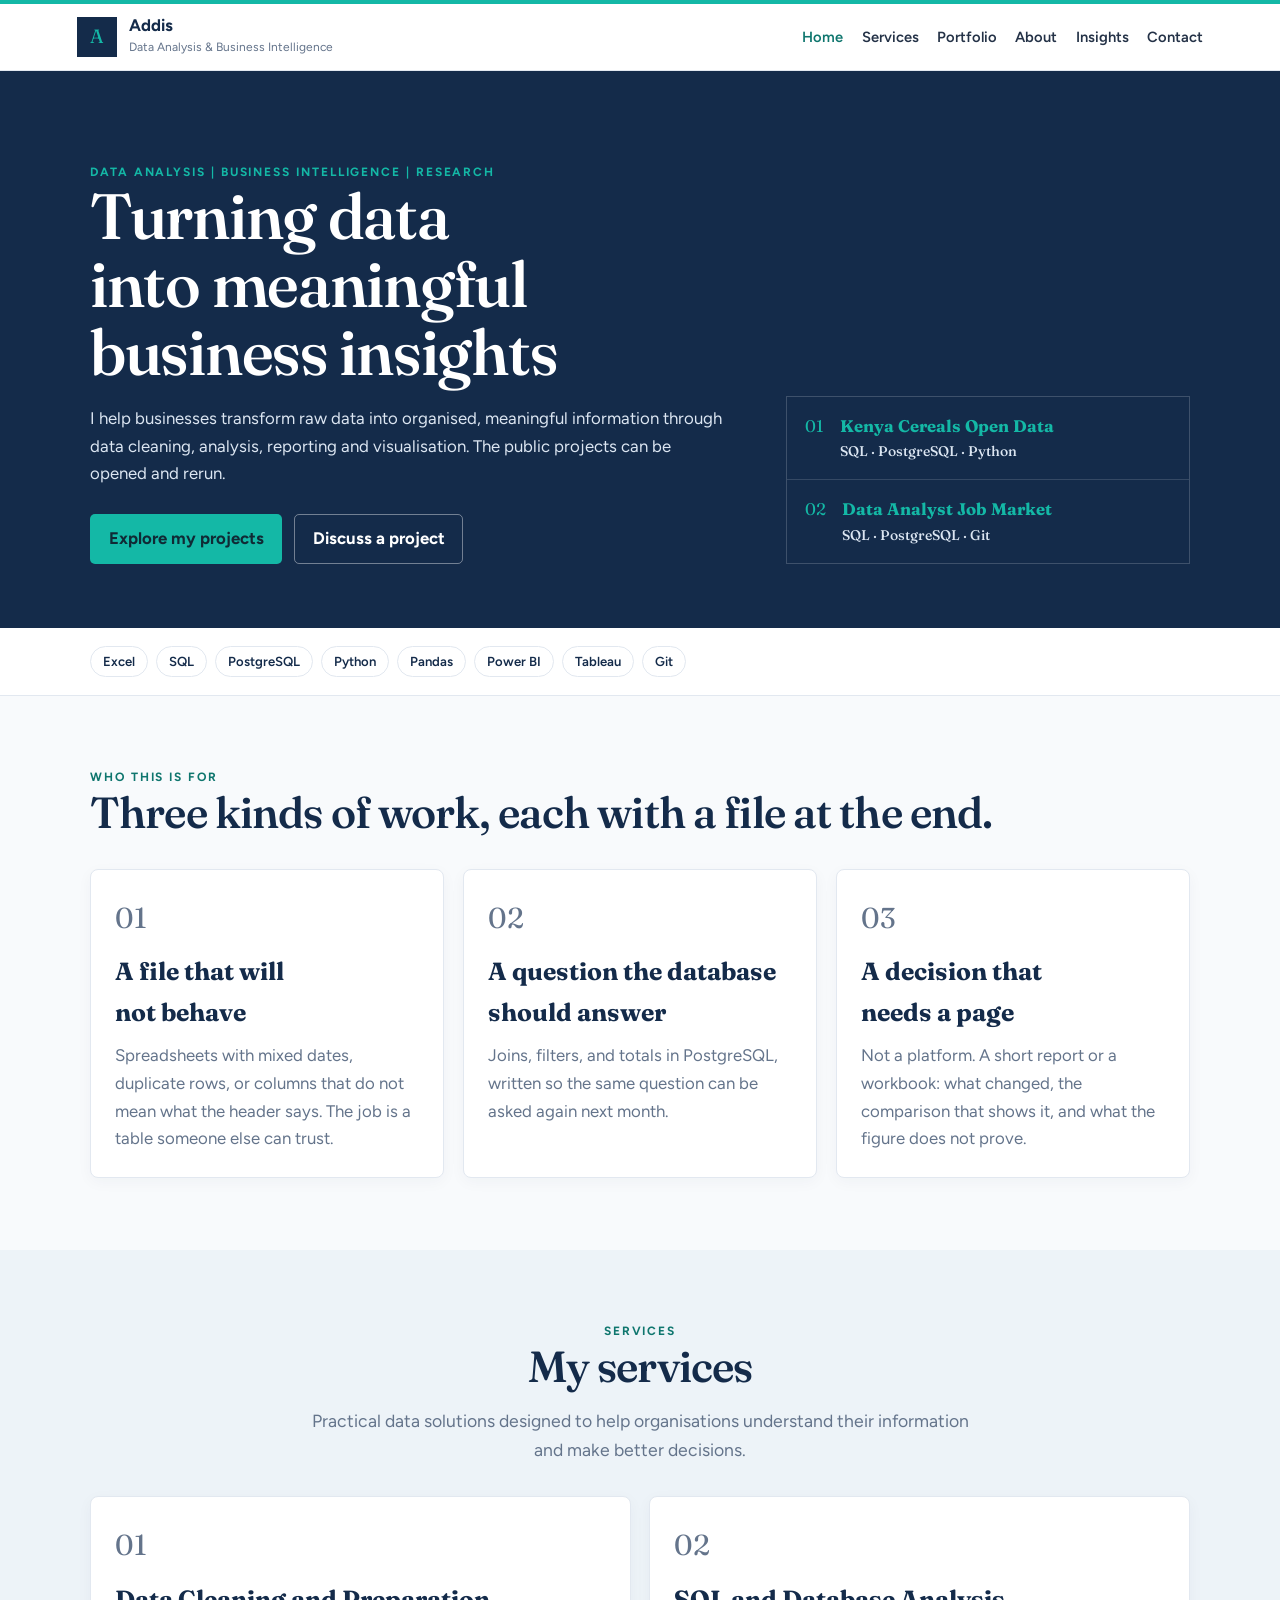
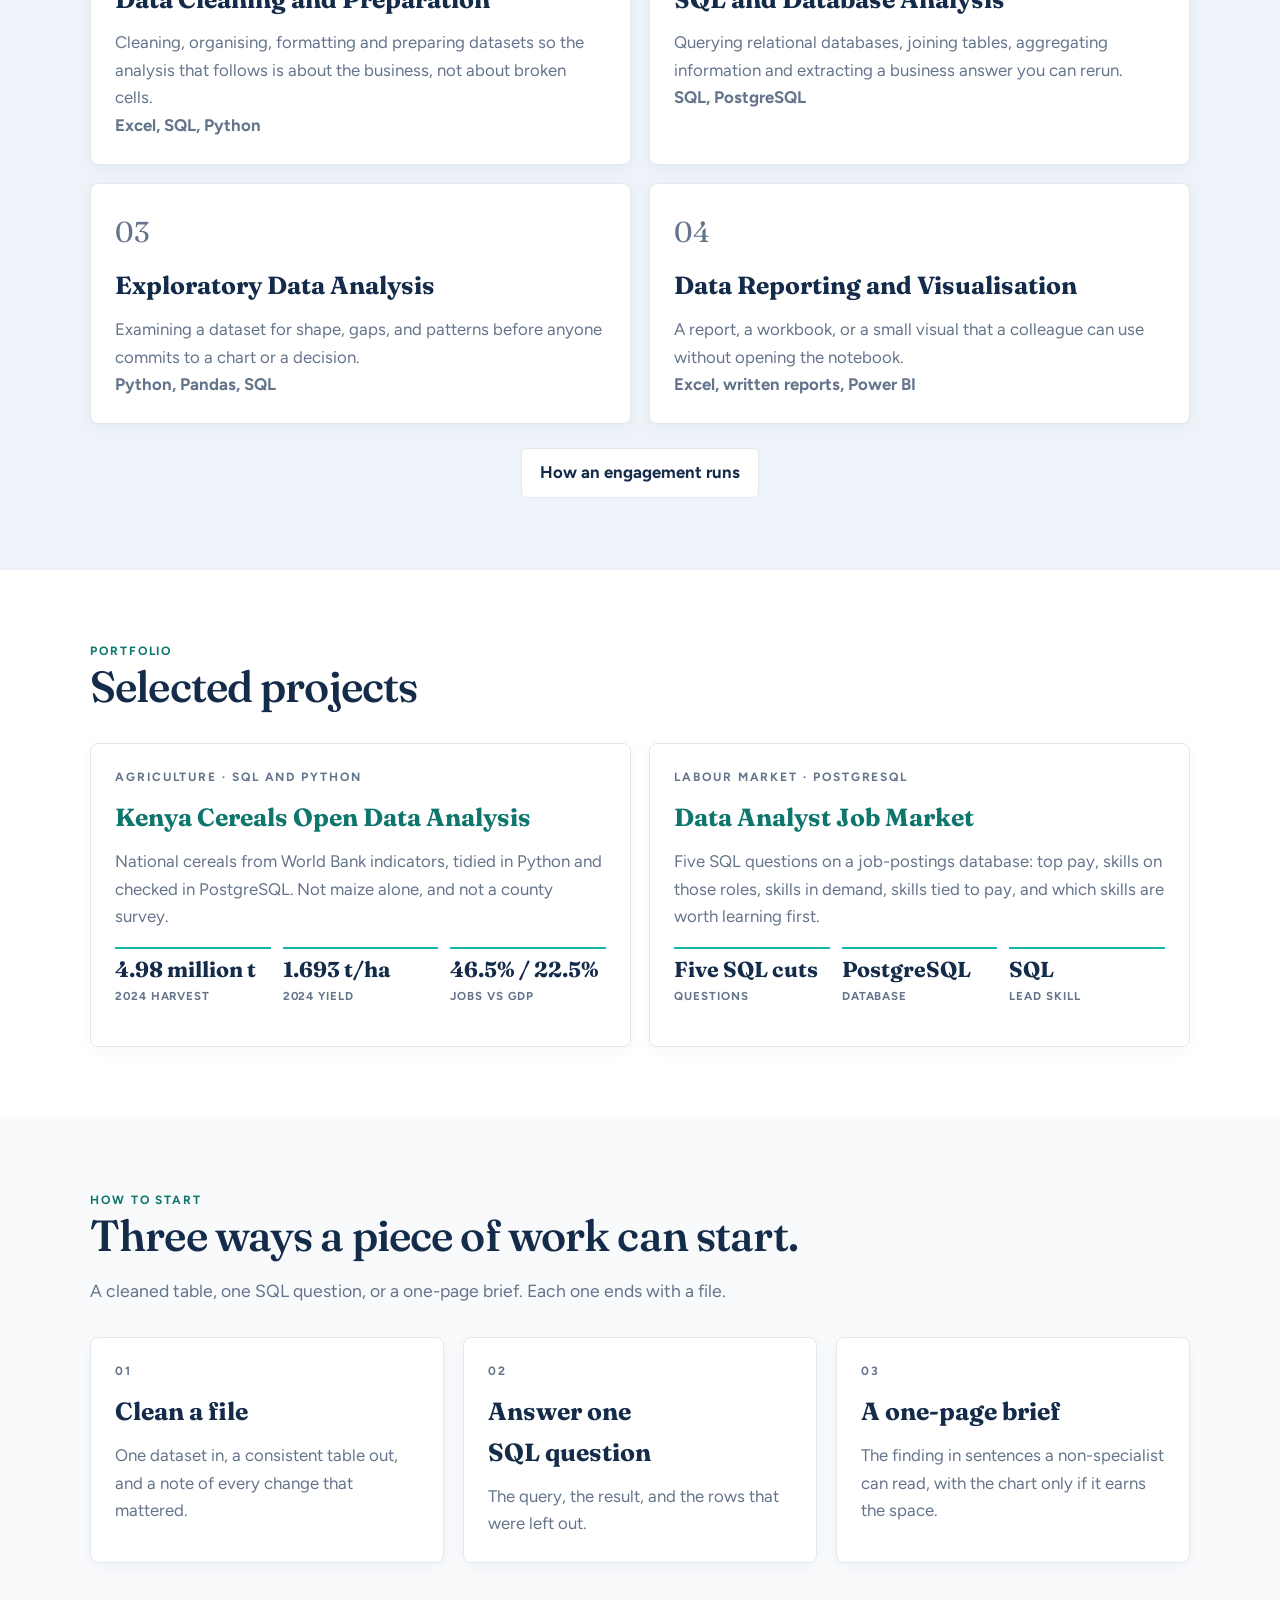
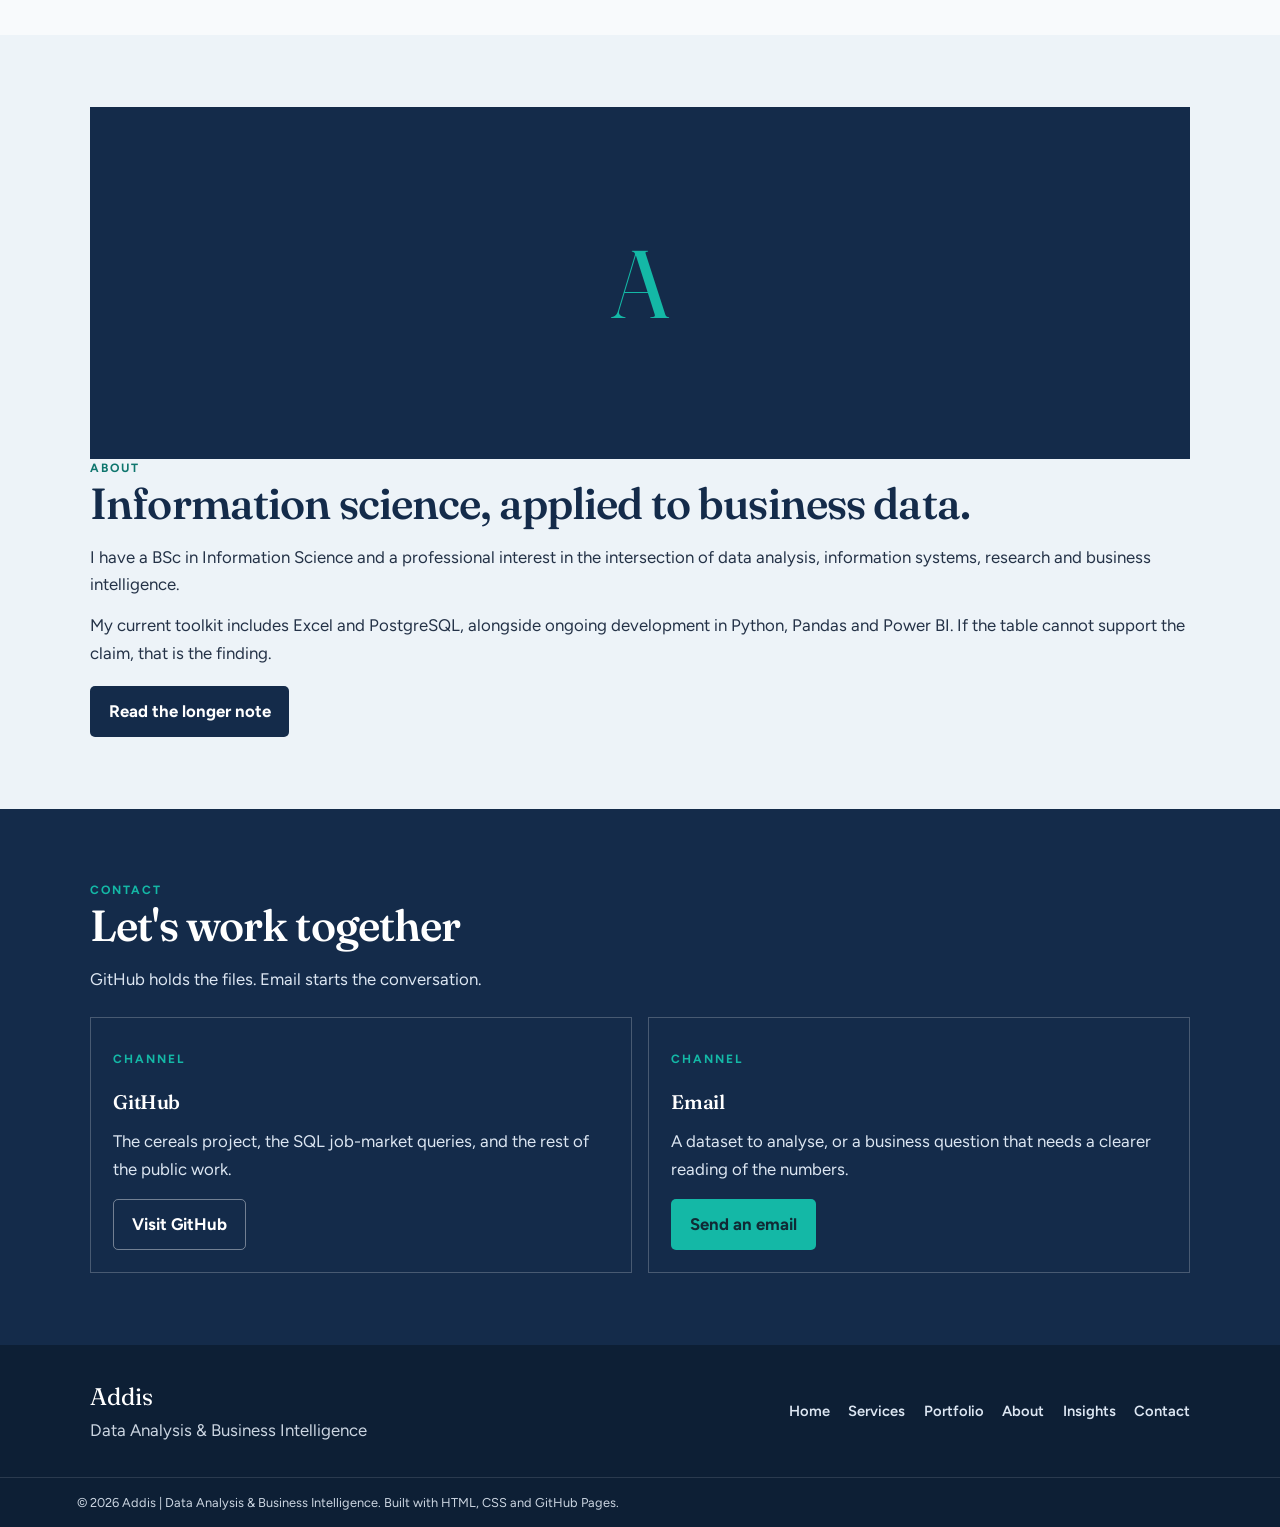
==== commit bbb2cb36: "Remove marketplace wording from the homepage and contact page" ====
--- a/index.html
+++ b/index.html
@@ -14,30 +14,19 @@
   <a class="skip" href="#content">Skip to content</a>
   <div class="accent-bar" aria-hidden="true"></div>
   <header class="site-header">
-    <a class="brand" href="index.html">
-      <span class="mark" aria-hidden="true">A</span>
-      <span><strong>Addis</strong><small>Data Analysis &amp; Business Intelligence</small></span>
-    </a>
-    <input class="nav-toggle" type="checkbox" id="nav-toggle">
-    <label class="nav-btn" for="nav-toggle">Menu</label>
-    <nav aria-label="Primary">
-      <a href="index.html" aria-current="page">Home</a>
-      <a href="services.html">Services</a>
-      <a href="portfolio.html">Portfolio</a>
-      <a href="about.html">About</a>
-      <a href="insights.html">Insights</a>
-      <a href="contact.html">Contact</a>
-    </nav>
+    <a class="brand" href="index.html"><span class="mark" aria-hidden="true">A</span><span><strong>Addis</strong><small>Data Analysis &amp; Business Intelligence</small></span></a>
+    <input class="nav-toggle" type="checkbox" id="nav-toggle"><label class="nav-btn" for="nav-toggle">Menu</label>
+    <nav aria-label="Primary"><a href="index.html" aria-current="page">Home</a><a href="services.html">Services</a><a href="portfolio.html">Portfolio</a><a href="about.html">About</a><a href="insights.html">Insights</a><a href="contact.html">Contact</a></nav>
   </header>
   <main id="content">
-    <section class="hero"><div class="page hero-grid"><div><p class="kicker">Data analysis | Business intelligence | Research</p><h1 class="display">Turning data into meaningful business insights</h1><p>I help businesses transform raw data into organised, meaningful information through data cleaning, analysis, reporting and visualisation. The public projects can be opened, rerun, and linked from a freelance profile.</p><div class="actions"><a class="btn btn-accent" href="portfolio.html">Explore my projects</a><a class="btn btn-quiet" href="contact.html">Discuss a project</a></div></div><ol class="project-index"><li><a href="portfolio.html#kenya-cereals"><span>01</span><span><strong>Kenya Cereals Open Data</strong><small>SQL · PostgreSQL · Python</small></span></a></li><li><a href="portfolio.html#analyst-jobs"><span>02</span><span><strong>Data Analyst Job Market</strong><small>SQL · PostgreSQL · Git</small></span></a></li></ol></div></section>
+    <section class="hero"><div class="page hero-grid"><div><p class="kicker">Data analysis | Business intelligence | Research</p><h1 class="display">Turning data into meaningful business insights</h1><p>I help businesses transform raw data into organised, meaningful information through data cleaning, analysis, reporting and visualisation. The public projects can be opened and rerun.</p><div class="actions"><a class="btn btn-accent" href="portfolio.html">Explore my projects</a><a class="btn btn-quiet" href="contact.html">Discuss a project</a></div></div><ol class="project-index"><li><a href="portfolio.html#kenya-cereals"><span>01</span><span><strong>Kenya Cereals Open Data</strong><small>SQL · PostgreSQL · Python</small></span></a></li><li><a href="portfolio.html#analyst-jobs"><span>02</span><span><strong>Data Analyst Job Market</strong><small>SQL · PostgreSQL · Git</small></span></a></li></ol></div></section>
     <div class="tool-strip"><ul class="page chips"><li class="chip">Excel</li><li class="chip">SQL</li><li class="chip">PostgreSQL</li><li class="chip">Python</li><li class="chip">Pandas</li><li class="chip">Power BI</li><li class="chip">Tableau</li><li class="chip">Git</li></ul></div>
     <section class="band"><div class="page"><p class="kicker">Who this is for</p><h2 class="title">Three kinds of work, each with a file at the end.</h2><div class="grid-3"><article class="card"><p class="num">01</p><h3>A file that will not behave</h3><p>Spreadsheets with mixed dates, duplicate rows, or columns that do not mean what the header says. The job is a table someone else can trust.</p></article><article class="card"><p class="num">02</p><h3>A question the database should answer</h3><p>Joins, filters, and totals in PostgreSQL, written so the same question can be asked again next month.</p></article><article class="card"><p class="num">03</p><h3>A decision that needs a page</h3><p>Not a platform. A short report or a workbook: what changed, the comparison that shows it, and what the figure does not prove.</p></article></div></div></section>
     <section class="band wash"><div class="page"><div class="center"><p class="kicker">Services</p><h2 class="title">My services</h2><p class="intro lede">Practical data solutions designed to help organisations understand their information and make better decisions.</p></div><div class="grid-2"><article class="card"><p class="num">01</p><h3>Data Cleaning and Preparation</h3><p>Cleaning, organising, formatting and preparing datasets so the analysis that follows is about the business, not about broken cells.</p><p><strong>Excel, SQL, Python</strong></p></article><article class="card"><p class="num">02</p><h3>SQL and Database Analysis</h3><p>Querying relational databases, joining tables, aggregating information and extracting a business answer you can rerun.</p><p><strong>SQL, PostgreSQL</strong></p></article><article class="card"><p class="num">03</p><h3>Exploratory Data Analysis</h3><p>Examining a dataset for shape, gaps, and patterns before anyone commits to a chart or a decision.</p><p><strong>Python, Pandas, SQL</strong></p></article><article class="card"><p class="num">04</p><h3>Data Reporting and Visualisation</h3><p>A report, a workbook, or a small visual that a colleague can use without opening the notebook.</p><p><strong>Excel, written reports, Power BI</strong></p></article></div><p class="center" style="margin-top:1.5rem"><a class="btn btn-line" href="services.html">How an engagement runs</a></p></div></section>
     <section class="band surface"><div class="page"><p class="kicker">Portfolio</p><h2 class="title">Selected projects</h2><div class="grid-2"><article class="card"><p class="kicker">Agriculture · SQL and Python</p><h3><a href="portfolio.html#kenya-cereals">Kenya Cereals Open Data Analysis</a></h3><p>National cereals from World Bank indicators, tidied in Python and checked in PostgreSQL. Not maize alone, and not a county survey.</p><div class="facts"><div class="fact"><strong>4.98 million t</strong><span>2024 harvest</span></div><div class="fact"><strong>1.693 t/ha</strong><span>2024 yield</span></div><div class="fact"><strong>46.5% / 22.5%</strong><span>Jobs vs GDP</span></div></div></article><article class="card"><p class="kicker">Labour market · PostgreSQL</p><h3><a href="portfolio.html#analyst-jobs">Data Analyst Job Market</a></h3><p>Five SQL questions on a job-postings database: top pay, skills on those roles, skills in demand, skills tied to pay, and which skills are worth learning first.</p><div class="facts"><div class="fact"><strong>Five SQL cuts</strong><span>Questions</span></div><div class="fact"><strong>PostgreSQL</strong><span>Database</span></div><div class="fact"><strong>SQL</strong><span>Lead skill</span></div></div></article></div></div></section>
-    <section class="band"><div class="page"><p class="kicker">How to start</p><h2 class="title">Scoped the way a freelance brief should be.</h2><p class="lede">No prices on this page. On Fiverr or another platform, set the fee, the turnaround, and the revision limit next to one of these shapes.</p><div class="grid-3"><article class="card"><p class="kicker">01</p><h3>Clean a file</h3><p>One dataset in, a consistent table out, and a note of every change that mattered.</p></article><article class="card"><p class="kicker">02</p><h3>Answer one SQL question</h3><p>The query, the result, and the rows that were left out. Scoped so a gig or a short email can hold it.</p></article><article class="card"><p class="kicker">03</p><h3>A one-page brief</h3><p>The finding in sentences a non-specialist can read, with the chart only if it earns the space.</p></article></div></div></section>
+    <section class="band"><div class="page"><p class="kicker">How to start</p><h2 class="title">Three ways a piece of work can start.</h2><p class="lede">A cleaned table, one SQL question, or a one-page brief. Each one ends with a file.</p><div class="grid-3"><article class="card"><p class="kicker">01</p><h3>Clean a file</h3><p>One dataset in, a consistent table out, and a note of every change that mattered.</p></article><article class="card"><p class="kicker">02</p><h3>Answer one SQL question</h3><p>The query, the result, and the rows that were left out.</p></article><article class="card"><p class="kicker">03</p><h3>A one-page brief</h3><p>The finding in sentences a non-specialist can read, with the chart only if it earns the space.</p></article></div></div></section>
     <section class="band wash"><div class="page about-grid"><div class="mark-panel" aria-hidden="true">A</div><div><p class="kicker">About</p><h2 class="title">Information science, applied to business data.</h2><p style="margin-top:1rem">I have a BSc in Information Science and a professional interest in the intersection of data analysis, information systems, research and business intelligence.</p><p style="margin-top:0.8rem">My current toolkit includes Excel and PostgreSQL, alongside ongoing development in Python, Pandas and Power BI. If the table cannot support the claim, that is the finding.</p><p style="margin-top:1.2rem"><a class="btn btn-solid" href="about.html">Read the longer note</a></p></div></div></section>
-    <section class="band contact-band"><div class="page"><p class="kicker" style="color:var(--accent)">Contact</p><h2 class="title" style="color:white">Let's work together</h2><p style="color:var(--mist);max-width:40rem;margin:1rem 0 1.5rem">Link this portfolio from a gig or a profile. GitHub holds the files. Email starts the conversation.</p><div class="channels"><article class="channel"><p class="kicker" style="color:var(--accent)">Channel</p><h3 class="serif">GitHub</h3><p>The cereals project, the SQL job-market queries, and the rest of the public work.</p><a class="btn btn-quiet" href="https://github.com/USNA02">Visit GitHub</a></article><article class="channel"><p class="kicker" style="color:var(--accent)">Channel</p><h3 class="serif">Email</h3><p>A dataset to analyse, or a business question that needs a clearer reading of the numbers. Write to <a href="mailto:Testbaron34@gmail.com">usna02</a>.</p><a class="btn btn-accent" href="mailto:Testbaron34@gmail.com">Send an email</a></article></div></div></section>
+    <section class="band contact-band"><div class="page"><p class="kicker" style="color:var(--accent)">Contact</p><h2 class="title" style="color:white">Let's work together</h2><p style="color:var(--mist);max-width:40rem;margin:1rem 0 1.5rem">GitHub holds the files. Email starts the conversation.</p><div class="channels"><article class="channel"><p class="kicker" style="color:var(--accent)">Channel</p><h3 class="serif">GitHub</h3><p>The cereals project, the SQL job-market queries, and the rest of the public work.</p><a class="btn btn-quiet" href="https://github.com/USNA02">Visit GitHub</a></article><article class="channel"><p class="kicker" style="color:var(--accent)">Channel</p><h3 class="serif">Email</h3><p>A dataset to analyse, or a business question that needs a clearer reading of the numbers.</p><a class="btn btn-accent" href="mailto:Testbaron34@gmail.com">Send an email</a></article></div></div></section>
   </main>
   <footer class="site-footer"><div class="page footer-row"><div><p class="footer-name">Addis</p><p>Data Analysis &amp; Business Intelligence</p></div><nav aria-label="Footer"><a href="index.html" aria-current="page">Home</a><a href="services.html">Services</a><a href="portfolio.html">Portfolio</a><a href="about.html">About</a><a href="insights.html">Insights</a><a href="contact.html">Contact</a></nav></div><p class="legal">&copy; 2026 Addis | Data Analysis &amp; Business Intelligence. Built with HTML, CSS and GitHub Pages.</p></footer>
 </body>
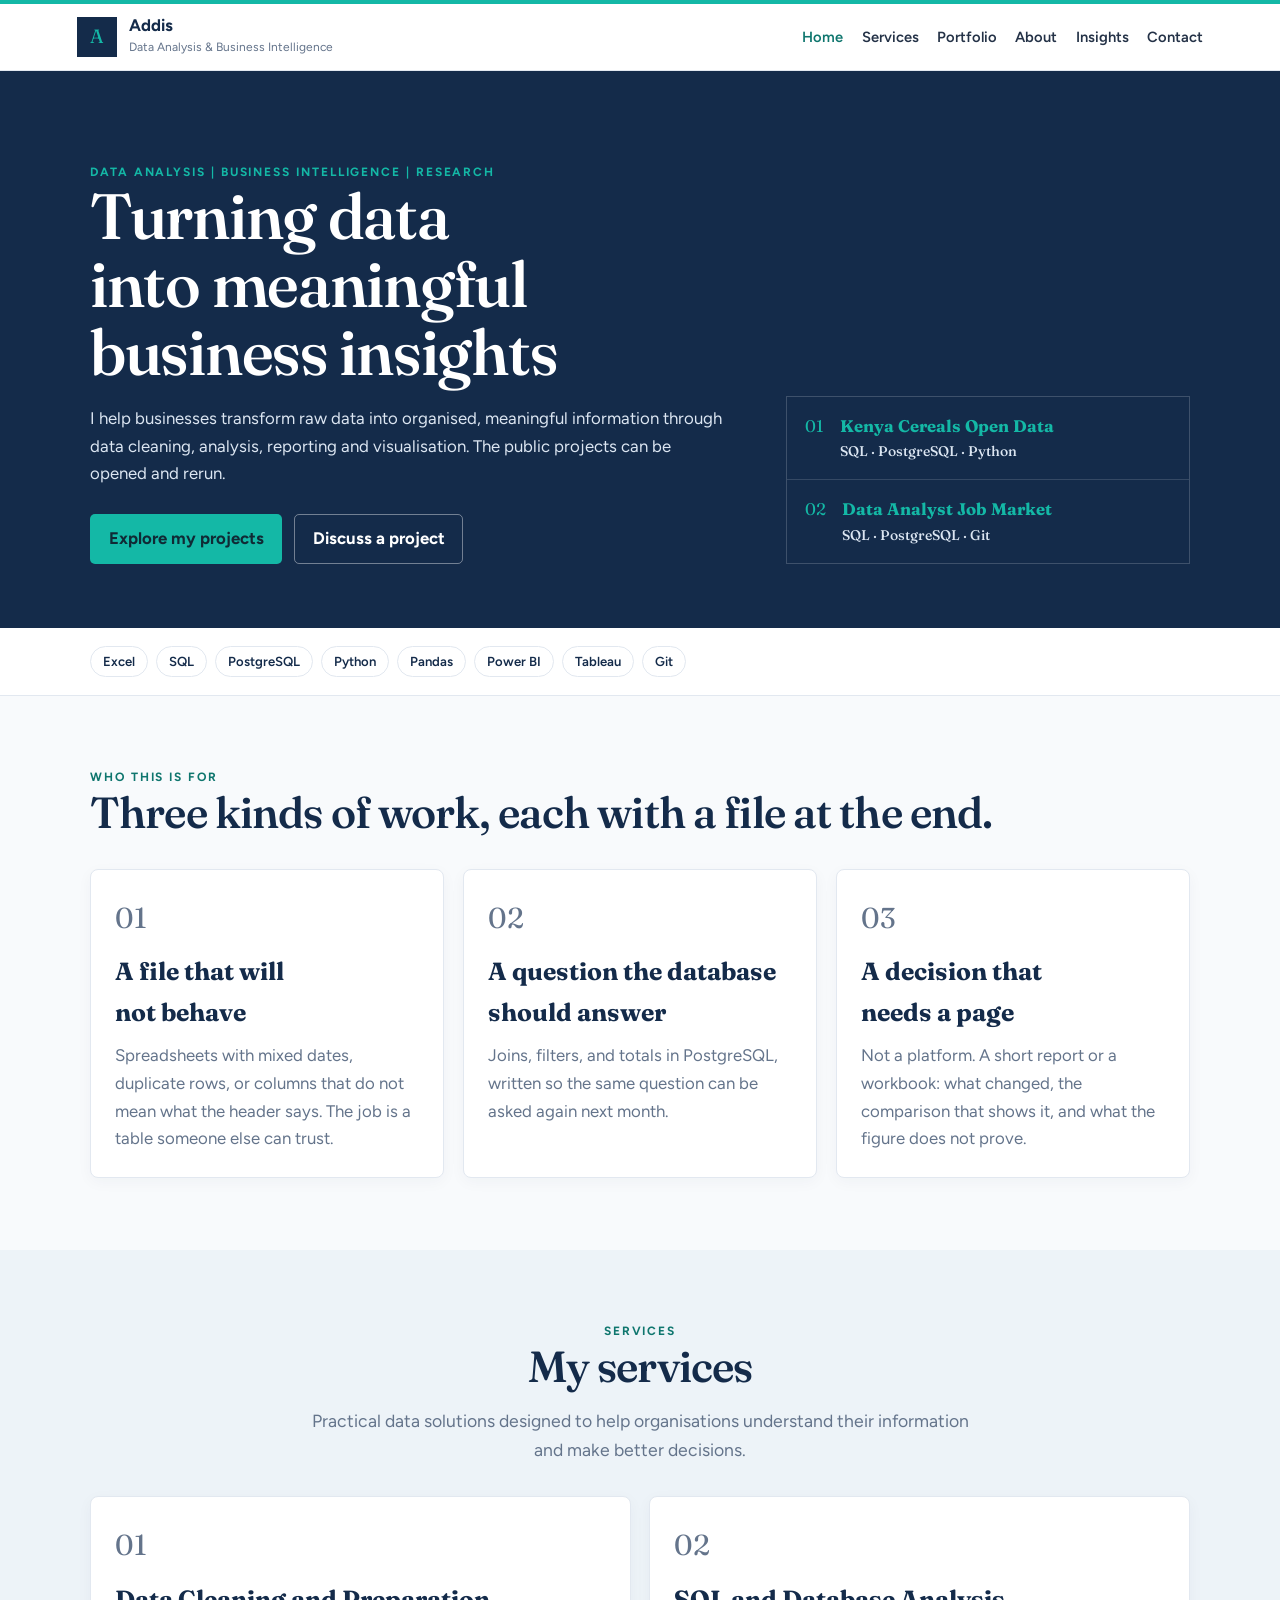
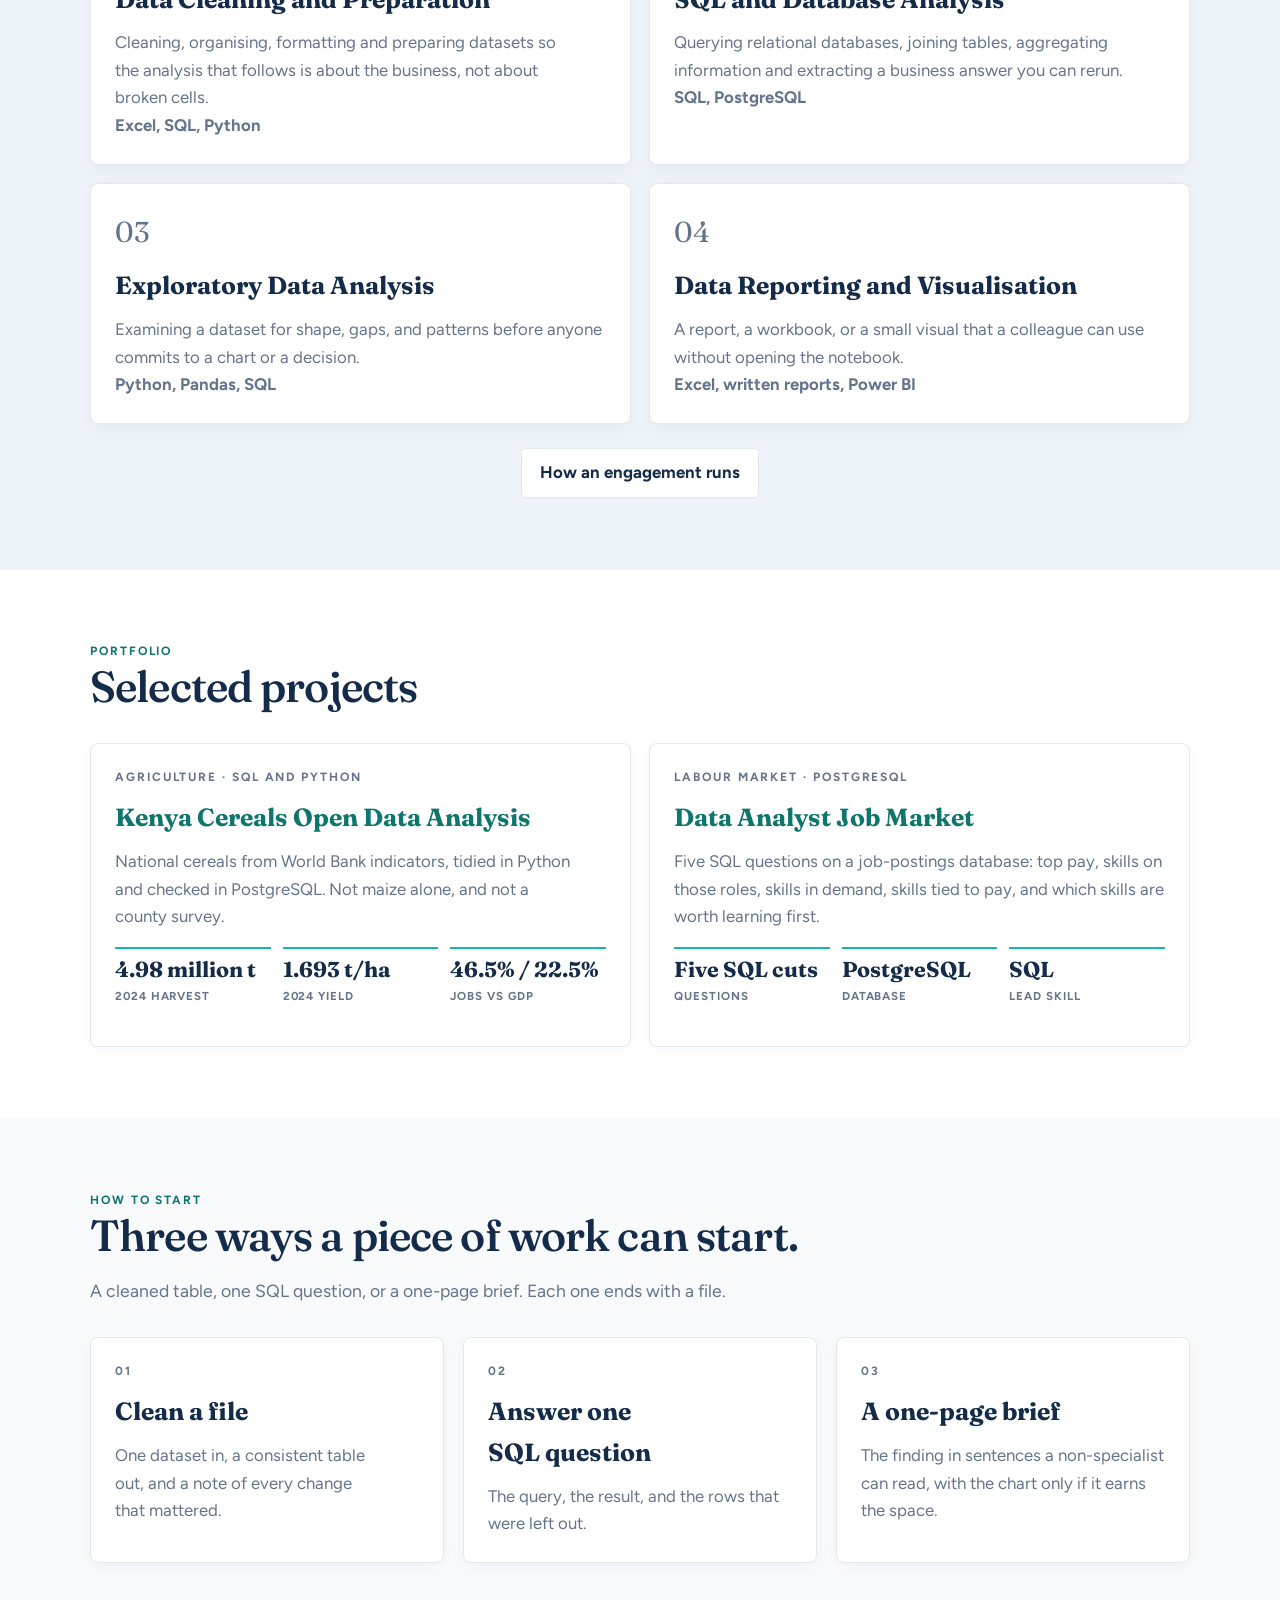
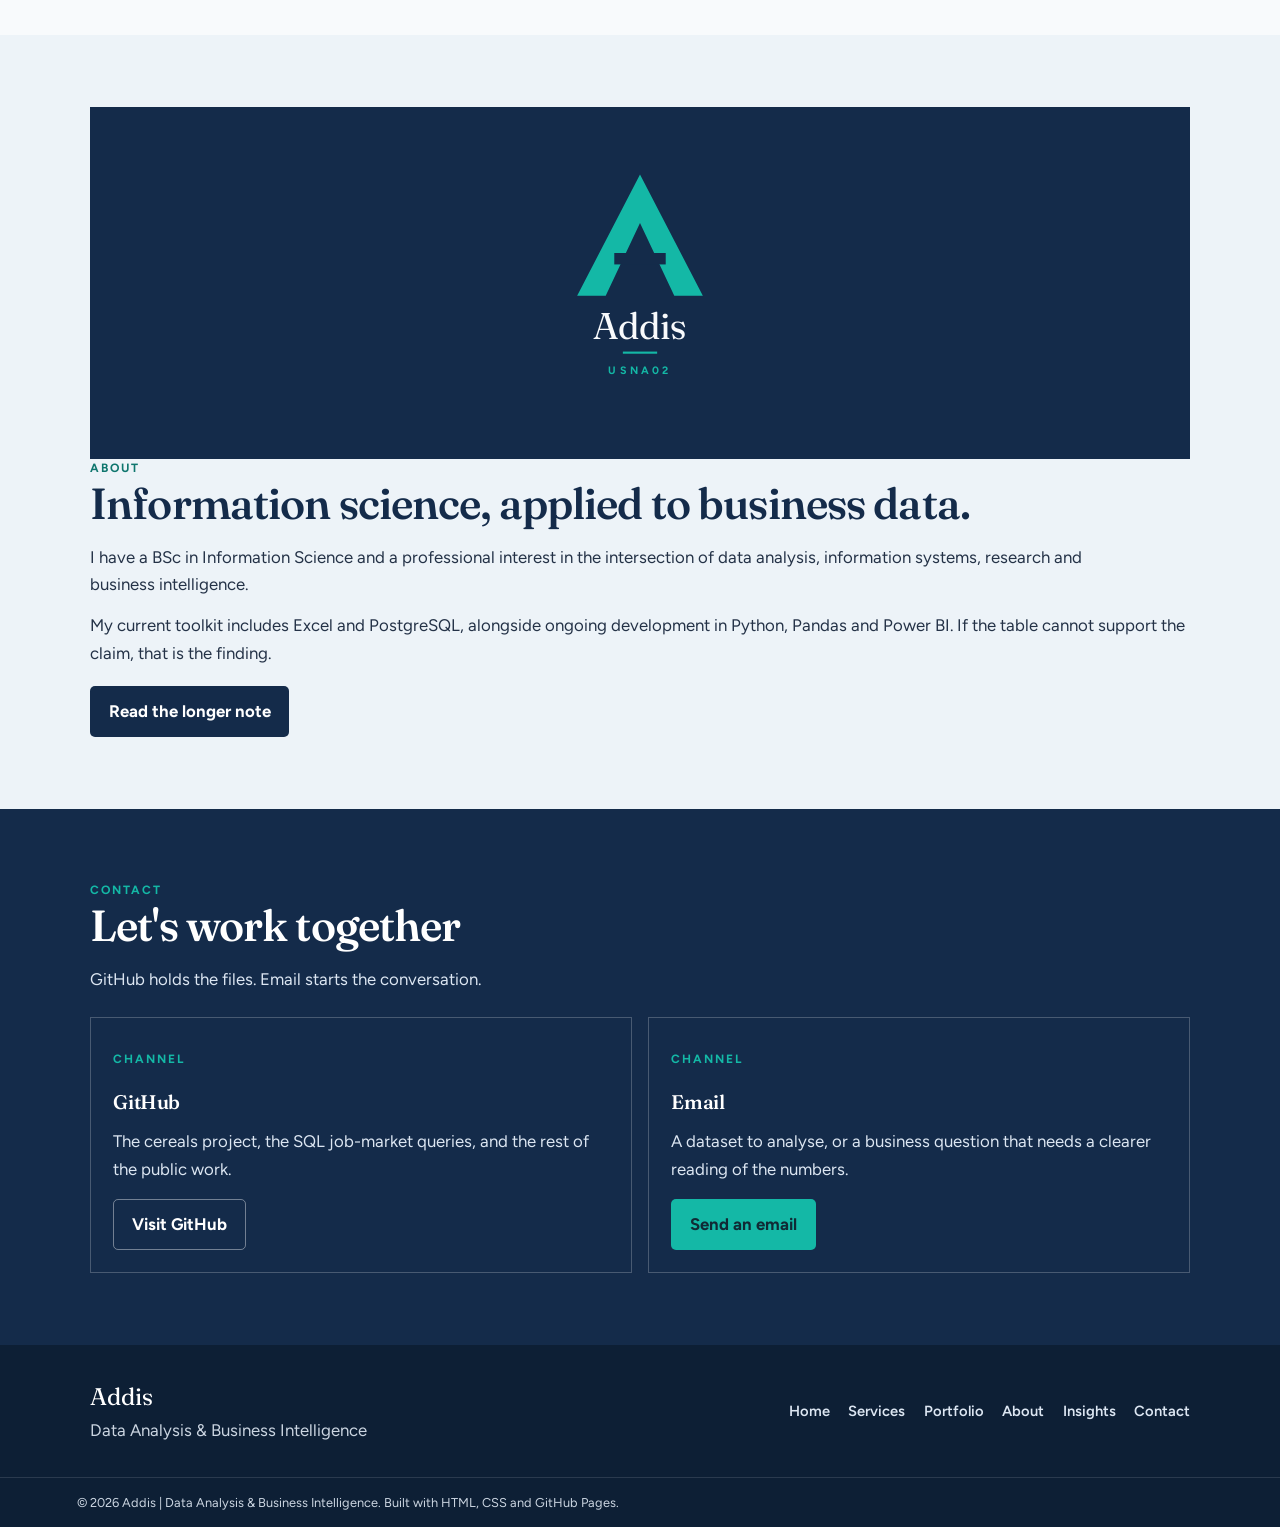
==== commit 0d9d2ce9: "Use the Addis and USNA02 logo on the homepage" ====
--- a/index.html
+++ b/index.html
@@ -13,11 +13,7 @@
 <body>
   <a class="skip" href="#content">Skip to content</a>
   <div class="accent-bar" aria-hidden="true"></div>
-  <header class="site-header">
-    <a class="brand" href="index.html"><span class="mark" aria-hidden="true">A</span><span><strong>Addis</strong><small>Data Analysis &amp; Business Intelligence</small></span></a>
-    <input class="nav-toggle" type="checkbox" id="nav-toggle"><label class="nav-btn" for="nav-toggle">Menu</label>
-    <nav aria-label="Primary"><a href="index.html" aria-current="page">Home</a><a href="services.html">Services</a><a href="portfolio.html">Portfolio</a><a href="about.html">About</a><a href="insights.html">Insights</a><a href="contact.html">Contact</a></nav>
-  </header>
+  <header class="site-header"><a class="brand" href="index.html"><span class="mark" aria-hidden="true">A</span><span><strong>Addis</strong><small>Data Analysis &amp; Business Intelligence</small></span></a><input class="nav-toggle" type="checkbox" id="nav-toggle"><label class="nav-btn" for="nav-toggle">Menu</label><nav aria-label="Primary"><a href="index.html" aria-current="page">Home</a><a href="services.html">Services</a><a href="portfolio.html">Portfolio</a><a href="about.html">About</a><a href="insights.html">Insights</a><a href="contact.html">Contact</a></nav></header>
   <main id="content">
     <section class="hero"><div class="page hero-grid"><div><p class="kicker">Data analysis | Business intelligence | Research</p><h1 class="display">Turning data into meaningful business insights</h1><p>I help businesses transform raw data into organised, meaningful information through data cleaning, analysis, reporting and visualisation. The public projects can be opened and rerun.</p><div class="actions"><a class="btn btn-accent" href="portfolio.html">Explore my projects</a><a class="btn btn-quiet" href="contact.html">Discuss a project</a></div></div><ol class="project-index"><li><a href="portfolio.html#kenya-cereals"><span>01</span><span><strong>Kenya Cereals Open Data</strong><small>SQL · PostgreSQL · Python</small></span></a></li><li><a href="portfolio.html#analyst-jobs"><span>02</span><span><strong>Data Analyst Job Market</strong><small>SQL · PostgreSQL · Git</small></span></a></li></ol></div></section>
     <div class="tool-strip"><ul class="page chips"><li class="chip">Excel</li><li class="chip">SQL</li><li class="chip">PostgreSQL</li><li class="chip">Python</li><li class="chip">Pandas</li><li class="chip">Power BI</li><li class="chip">Tableau</li><li class="chip">Git</li></ul></div>
@@ -25,7 +21,7 @@
     <section class="band wash"><div class="page"><div class="center"><p class="kicker">Services</p><h2 class="title">My services</h2><p class="intro lede">Practical data solutions designed to help organisations understand their information and make better decisions.</p></div><div class="grid-2"><article class="card"><p class="num">01</p><h3>Data Cleaning and Preparation</h3><p>Cleaning, organising, formatting and preparing datasets so the analysis that follows is about the business, not about broken cells.</p><p><strong>Excel, SQL, Python</strong></p></article><article class="card"><p class="num">02</p><h3>SQL and Database Analysis</h3><p>Querying relational databases, joining tables, aggregating information and extracting a business answer you can rerun.</p><p><strong>SQL, PostgreSQL</strong></p></article><article class="card"><p class="num">03</p><h3>Exploratory Data Analysis</h3><p>Examining a dataset for shape, gaps, and patterns before anyone commits to a chart or a decision.</p><p><strong>Python, Pandas, SQL</strong></p></article><article class="card"><p class="num">04</p><h3>Data Reporting and Visualisation</h3><p>A report, a workbook, or a small visual that a colleague can use without opening the notebook.</p><p><strong>Excel, written reports, Power BI</strong></p></article></div><p class="center" style="margin-top:1.5rem"><a class="btn btn-line" href="services.html">How an engagement runs</a></p></div></section>
     <section class="band surface"><div class="page"><p class="kicker">Portfolio</p><h2 class="title">Selected projects</h2><div class="grid-2"><article class="card"><p class="kicker">Agriculture · SQL and Python</p><h3><a href="portfolio.html#kenya-cereals">Kenya Cereals Open Data Analysis</a></h3><p>National cereals from World Bank indicators, tidied in Python and checked in PostgreSQL. Not maize alone, and not a county survey.</p><div class="facts"><div class="fact"><strong>4.98 million t</strong><span>2024 harvest</span></div><div class="fact"><strong>1.693 t/ha</strong><span>2024 yield</span></div><div class="fact"><strong>46.5% / 22.5%</strong><span>Jobs vs GDP</span></div></div></article><article class="card"><p class="kicker">Labour market · PostgreSQL</p><h3><a href="portfolio.html#analyst-jobs">Data Analyst Job Market</a></h3><p>Five SQL questions on a job-postings database: top pay, skills on those roles, skills in demand, skills tied to pay, and which skills are worth learning first.</p><div class="facts"><div class="fact"><strong>Five SQL cuts</strong><span>Questions</span></div><div class="fact"><strong>PostgreSQL</strong><span>Database</span></div><div class="fact"><strong>SQL</strong><span>Lead skill</span></div></div></article></div></div></section>
     <section class="band"><div class="page"><p class="kicker">How to start</p><h2 class="title">Three ways a piece of work can start.</h2><p class="lede">A cleaned table, one SQL question, or a one-page brief. Each one ends with a file.</p><div class="grid-3"><article class="card"><p class="kicker">01</p><h3>Clean a file</h3><p>One dataset in, a consistent table out, and a note of every change that mattered.</p></article><article class="card"><p class="kicker">02</p><h3>Answer one SQL question</h3><p>The query, the result, and the rows that were left out.</p></article><article class="card"><p class="kicker">03</p><h3>A one-page brief</h3><p>The finding in sentences a non-specialist can read, with the chart only if it earns the space.</p></article></div></div></section>
-    <section class="band wash"><div class="page about-grid"><div class="mark-panel" aria-hidden="true">A</div><div><p class="kicker">About</p><h2 class="title">Information science, applied to business data.</h2><p style="margin-top:1rem">I have a BSc in Information Science and a professional interest in the intersection of data analysis, information systems, research and business intelligence.</p><p style="margin-top:0.8rem">My current toolkit includes Excel and PostgreSQL, alongside ongoing development in Python, Pandas and Power BI. If the table cannot support the claim, that is the finding.</p><p style="margin-top:1.2rem"><a class="btn btn-solid" href="about.html">Read the longer note</a></p></div></div></section>
+    <section class="band wash"><div class="page about-grid"><div class="mark-panel" role="img" aria-label="Addis. GitHub USNA02" style="font-size:1rem;padding:2rem 1rem"><svg viewBox="0 0 280 340" width="200" height="244" aria-hidden="true"><path d="M140 18 L228 188 H188 L140 86 L92 188 H52 Z" fill="#14B8A6"/><rect x="104" y="128" width="72" height="16" fill="#142B4A"/><text x="140" y="248" text-anchor="middle" fill="#F8FAFC" font-family="Fraunces, Georgia, serif" font-size="52">Addis</text><rect x="116" y="266" width="48" height="3" fill="#14B8A6"/><text x="140" y="298" text-anchor="middle" fill="#14B8A6" font-family="Figtree, Arial, sans-serif" font-size="15" font-weight="700" letter-spacing="4.5">USNA02</text></svg></div><div><p class="kicker">About</p><h2 class="title">Information science, applied to business data.</h2><p style="margin-top:1rem">I have a BSc in Information Science and a professional interest in the intersection of data analysis, information systems, research and business intelligence.</p><p style="margin-top:0.8rem">My current toolkit includes Excel and PostgreSQL, alongside ongoing development in Python, Pandas and Power BI. If the table cannot support the claim, that is the finding.</p><p style="margin-top:1.2rem"><a class="btn btn-solid" href="about.html">Read the longer note</a></p></div></div></section>
     <section class="band contact-band"><div class="page"><p class="kicker" style="color:var(--accent)">Contact</p><h2 class="title" style="color:white">Let's work together</h2><p style="color:var(--mist);max-width:40rem;margin:1rem 0 1.5rem">GitHub holds the files. Email starts the conversation.</p><div class="channels"><article class="channel"><p class="kicker" style="color:var(--accent)">Channel</p><h3 class="serif">GitHub</h3><p>The cereals project, the SQL job-market queries, and the rest of the public work.</p><a class="btn btn-quiet" href="https://github.com/USNA02">Visit GitHub</a></article><article class="channel"><p class="kicker" style="color:var(--accent)">Channel</p><h3 class="serif">Email</h3><p>A dataset to analyse, or a business question that needs a clearer reading of the numbers.</p><a class="btn btn-accent" href="mailto:Testbaron34@gmail.com">Send an email</a></article></div></div></section>
   </main>
   <footer class="site-footer"><div class="page footer-row"><div><p class="footer-name">Addis</p><p>Data Analysis &amp; Business Intelligence</p></div><nav aria-label="Footer"><a href="index.html" aria-current="page">Home</a><a href="services.html">Services</a><a href="portfolio.html">Portfolio</a><a href="about.html">About</a><a href="insights.html">Insights</a><a href="contact.html">Contact</a></nav></div><p class="legal">&copy; 2026 Addis | Data Analysis &amp; Business Intelligence. Built with HTML, CSS and GitHub Pages.</p></footer>
--- a/css/style.css
+++ b/css/style.css
@@ -1,25 +1,16 @@
 :root {
-  --ink: #142b4a;
-  --teal: #0f766e;
-  --accent: #14b8a6;
-  --deep: #102a35;
-  --bg: #f8fafc;
-  --surface: #ffffff;
-  --text: #243247;
-  --muted: #64748b;
-  --line: #e2e8f0;
-  --mist: #dce6f2;
-  --wash: #edf3f8;
-  --footer: #0d1f35;
-  --serif: "Fraunces", Georgia, serif;
-  --sans: "Figtree", Arial, Helvetica, sans-serif;
-  --width: 1100px;
+  --ink: #142b4a; --teal: #0f766e; --accent: #14b8a6; --deep: #102a35;
+  --bg: #f8fafc; --surface: #ffffff; --text: #243247; --muted: #64748b;
+  --line: #e2e8f0; --mist: #dce6f2; --wash: #edf3f8; --footer: #0d1f35;
+  --serif: "Fraunces", Georgia, serif; --sans: "Figtree", Arial, Helvetica, sans-serif; --width: 1100px;
 }
 * { box-sizing: border-box; margin: 0; padding: 0; }
 html { scroll-behavior: smooth; }
 body { font-family: var(--sans); background: var(--bg); color: var(--text); line-height: 1.65; font-size: 1.05rem; }
+img { max-width: 100%; display: block; }
 a { color: var(--teal); text-decoration: none; }
 h1, h2, h3 { text-wrap: balance; color: var(--ink); }
+p { text-wrap: pretty; }
 :focus-visible { outline: 2px solid var(--teal); outline-offset: 3px; }
 .skip { position: absolute; left: 1rem; top: -4rem; background: white; color: var(--ink); padding: 0.6rem 1rem; font-weight: 700; z-index: 20; }
 .skip:focus { top: 1rem; }
@@ -72,6 +63,7 @@
 .num { font-family: var(--serif); font-size: 1.8rem; color: var(--accent); }
 .wash { background: var(--wash); }
 .surface { background: white; }
+.split { display: grid; gap: 1.25rem; }
 .service { display: grid; gap: 1.25rem; }
 .service + .service { margin-top: 1rem; }
 .includes { list-style: none; margin-top: 0.7rem; }
@@ -85,6 +77,10 @@
 .case { display: grid; gap: 1.5rem; padding: 3rem 0; border-bottom: 1px solid var(--line); }
 .case p + p { margin-top: 0.8rem; }
 .mark-panel { min-height: 22rem; background: var(--ink); color: var(--accent); display: grid; place-items: center; font-family: var(--serif); font-size: 6rem; }
+.logo-lockup { align-content: center; gap: 0.9rem; font-size: 1rem; }
+.logo-lockup .logo-a { font-family: var(--serif); font-size: 7rem; line-height: 0.8; color: var(--accent); }
+.logo-lockup .logo-rule { width: 3.5rem; height: 3px; background: var(--accent); }
+.logo-lockup .logo-name { font-family: var(--sans); font-size: 0.78rem; font-weight: 700; letter-spacing: 0.28em; text-transform: uppercase; color: white; }
 .steps { list-style: none; }
 .steps li { display: grid; grid-template-columns: 3rem 1fr; gap: 0.6rem; margin-top: 0.9rem; font-size: 1.08rem; }
 .faq { border-top: 1px solid var(--line); }
@@ -109,7 +105,7 @@
   .hero-grid { grid-template-columns: 1.3fr 0.8fr; }
   .grid-3 { grid-template-columns: repeat(3, 1fr); }
   .grid-2 { grid-template-columns: repeat(2, 1fr); }
-  .service, .case, .about-grid, .contact-grid, .method-grid { grid-template-columns: 5fr 7fr; }
+  .split, .service, .case, .about-grid, .contact-grid, .method-grid { grid-template-columns: 5fr 7fr; }
   .channels { grid-template-columns: 1fr 1fr; }
   .faq div { grid-template-columns: 5fr 7fr; gap: 1.5rem; }
 }
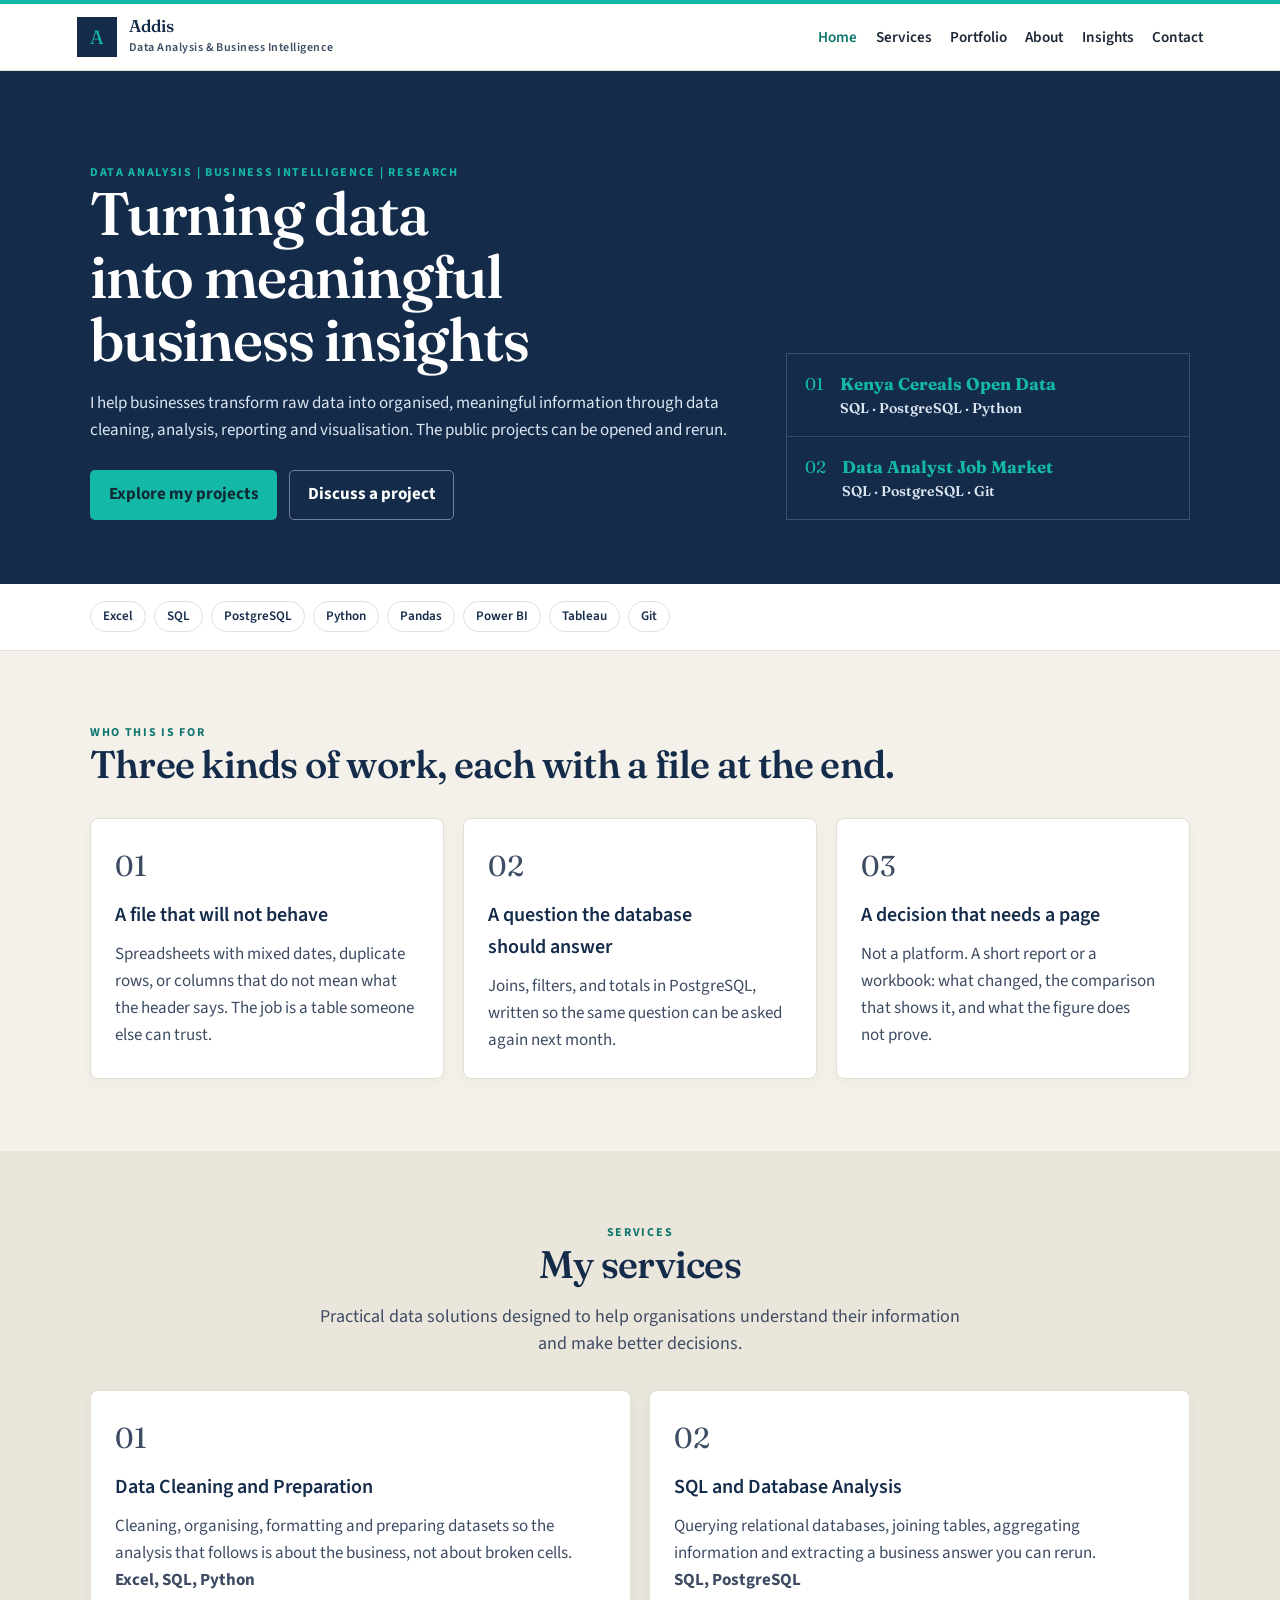
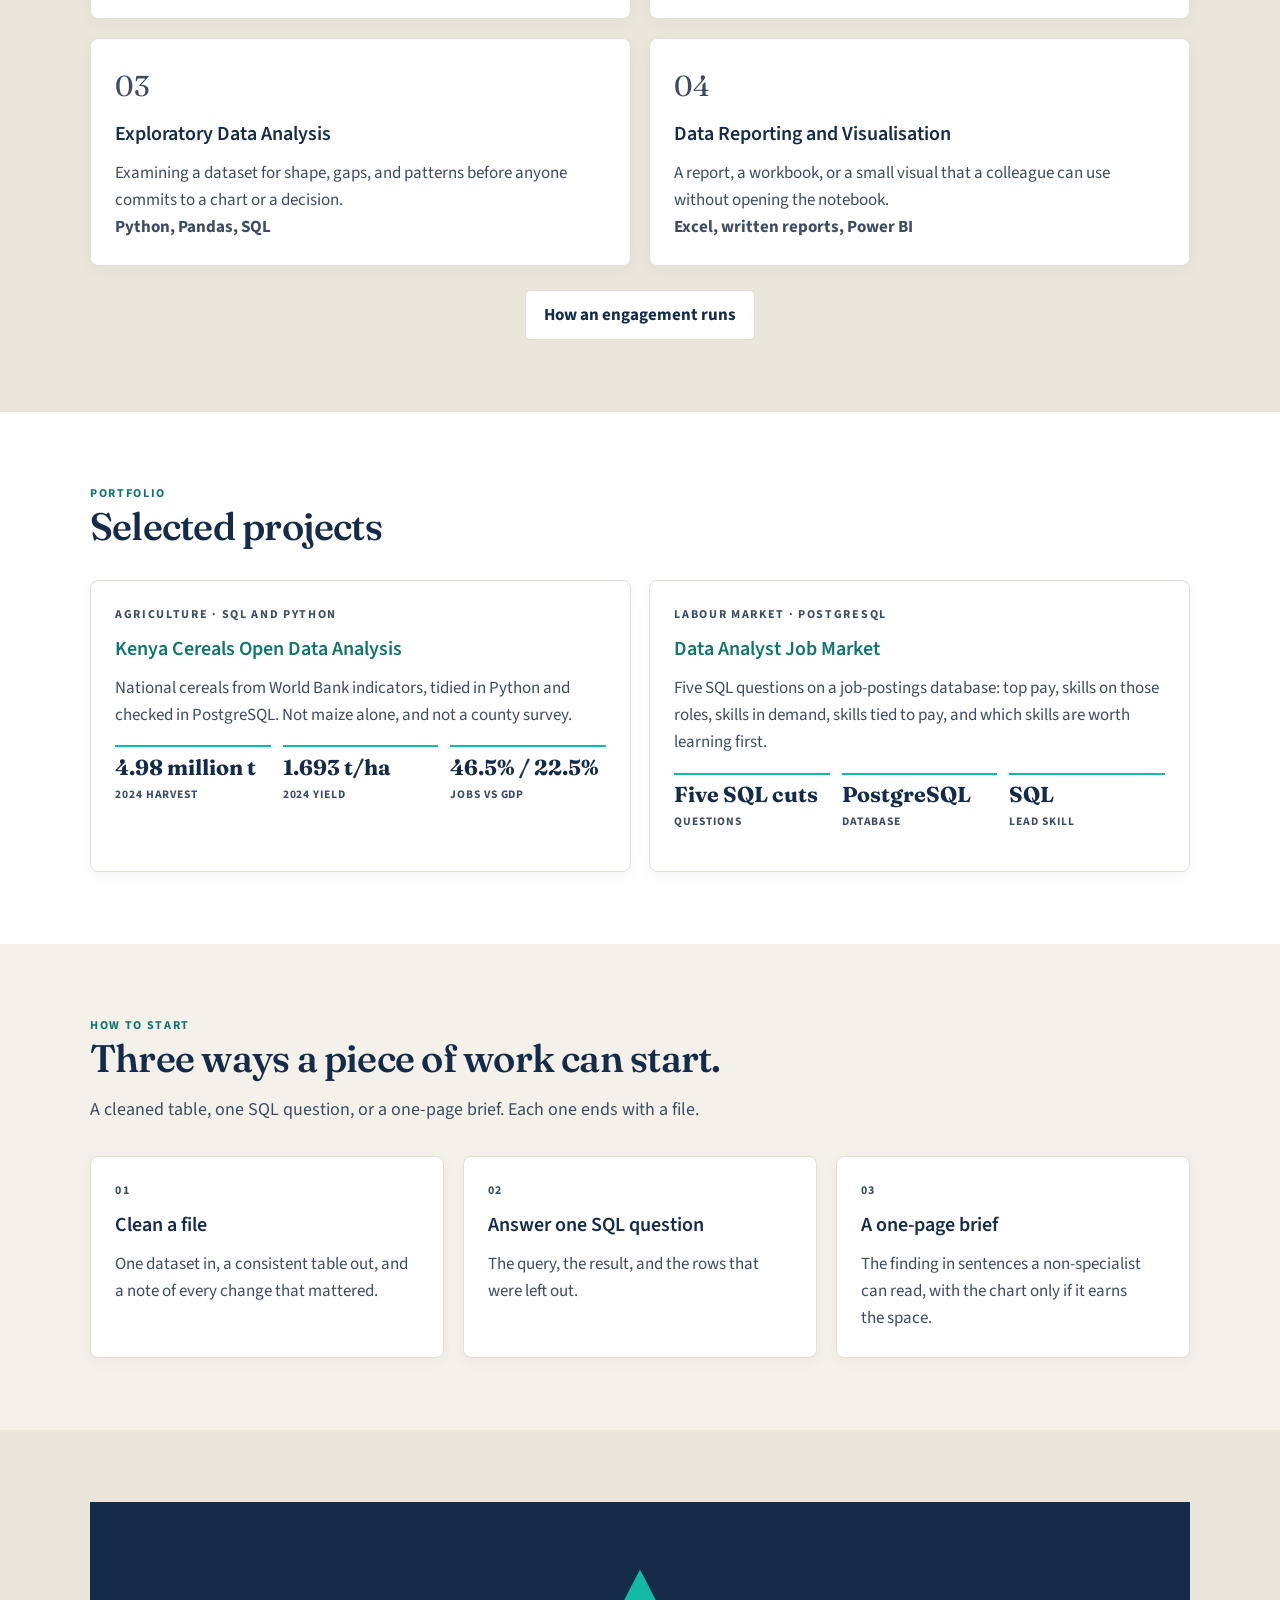
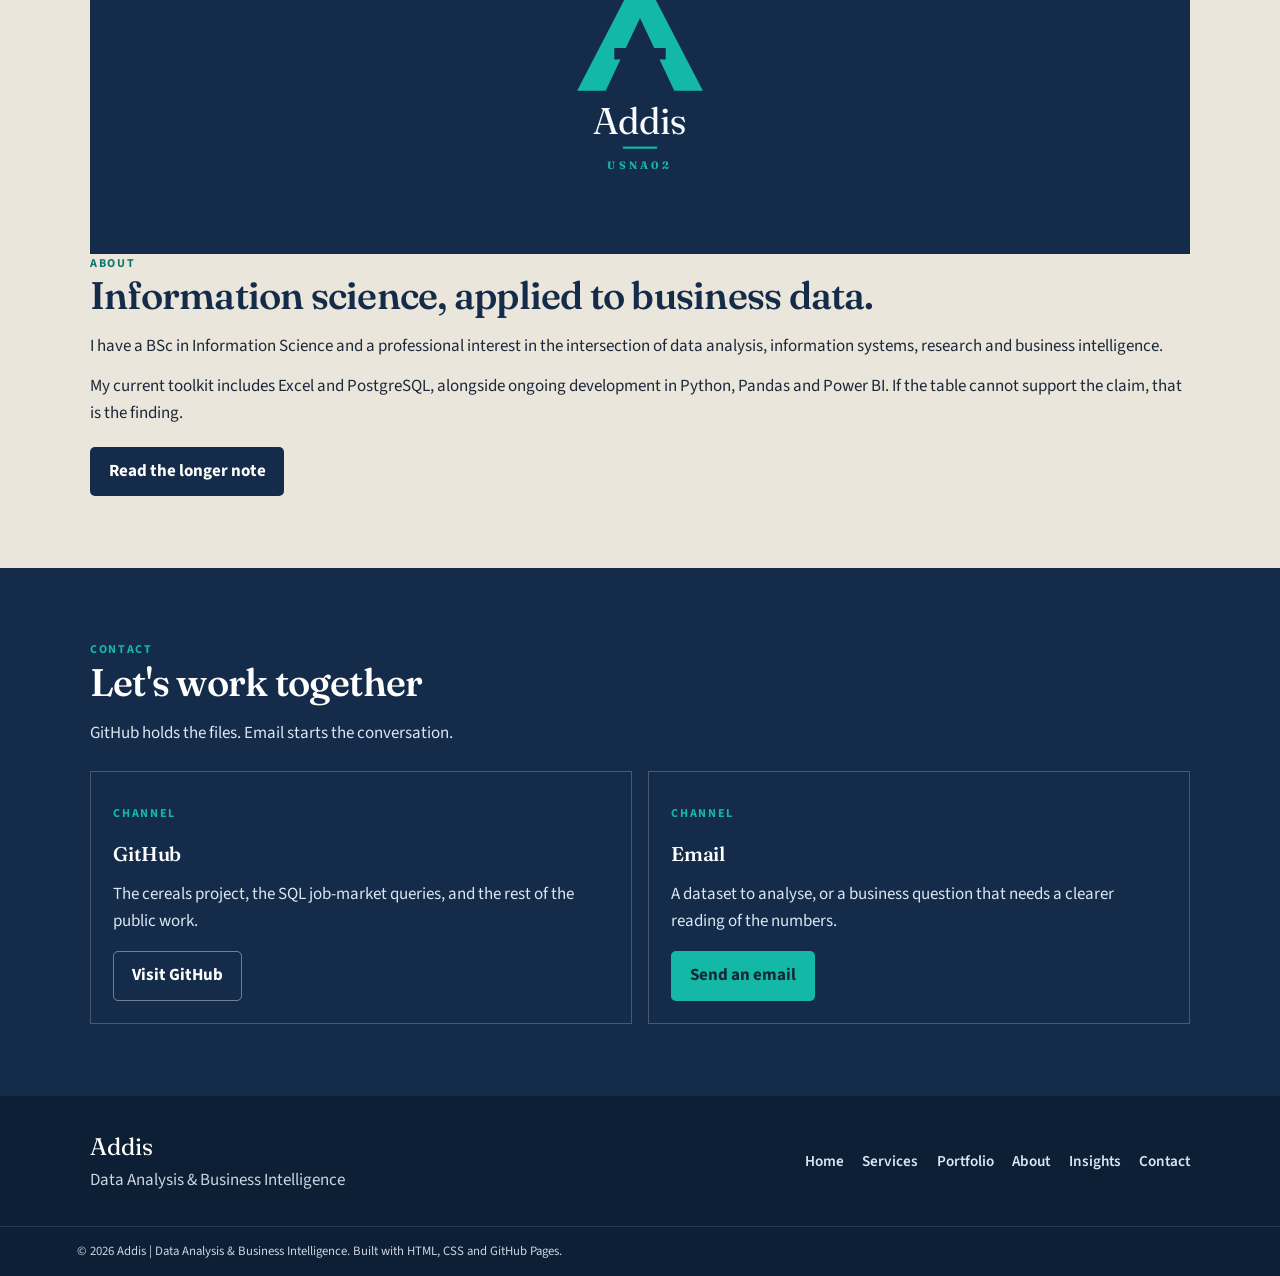
==== commit 8a63f675: "Load Source Sans 3 for body text on the homepage" ====
--- a/index.html
+++ b/index.html
@@ -7,7 +7,7 @@
   <title>Data Analysis & Business Intelligence | Addis</title>
   <link rel="preconnect" href="https://fonts.googleapis.com">
   <link rel="preconnect" href="https://fonts.gstatic.com" crossorigin>
-  <link href="https://fonts.googleapis.com/css2?family=Figtree:wght@400;500;600;700&family=Fraunces:opsz,wght@9..144,560;9..144,640&display=swap" rel="stylesheet">
+  <link href="https://fonts.googleapis.com/css2?family=Fraunces:opsz,wght@9..144,560;9..144,640&family=Source+Sans+3:wght@400;600;700&display=swap" rel="stylesheet">
   <link rel="stylesheet" href="css/style.css">
 </head>
 <body>
@@ -21,7 +21,7 @@
     <section class="band wash"><div class="page"><div class="center"><p class="kicker">Services</p><h2 class="title">My services</h2><p class="intro lede">Practical data solutions designed to help organisations understand their information and make better decisions.</p></div><div class="grid-2"><article class="card"><p class="num">01</p><h3>Data Cleaning and Preparation</h3><p>Cleaning, organising, formatting and preparing datasets so the analysis that follows is about the business, not about broken cells.</p><p><strong>Excel, SQL, Python</strong></p></article><article class="card"><p class="num">02</p><h3>SQL and Database Analysis</h3><p>Querying relational databases, joining tables, aggregating information and extracting a business answer you can rerun.</p><p><strong>SQL, PostgreSQL</strong></p></article><article class="card"><p class="num">03</p><h3>Exploratory Data Analysis</h3><p>Examining a dataset for shape, gaps, and patterns before anyone commits to a chart or a decision.</p><p><strong>Python, Pandas, SQL</strong></p></article><article class="card"><p class="num">04</p><h3>Data Reporting and Visualisation</h3><p>A report, a workbook, or a small visual that a colleague can use without opening the notebook.</p><p><strong>Excel, written reports, Power BI</strong></p></article></div><p class="center" style="margin-top:1.5rem"><a class="btn btn-line" href="services.html">How an engagement runs</a></p></div></section>
     <section class="band surface"><div class="page"><p class="kicker">Portfolio</p><h2 class="title">Selected projects</h2><div class="grid-2"><article class="card"><p class="kicker">Agriculture · SQL and Python</p><h3><a href="portfolio.html#kenya-cereals">Kenya Cereals Open Data Analysis</a></h3><p>National cereals from World Bank indicators, tidied in Python and checked in PostgreSQL. Not maize alone, and not a county survey.</p><div class="facts"><div class="fact"><strong>4.98 million t</strong><span>2024 harvest</span></div><div class="fact"><strong>1.693 t/ha</strong><span>2024 yield</span></div><div class="fact"><strong>46.5% / 22.5%</strong><span>Jobs vs GDP</span></div></div></article><article class="card"><p class="kicker">Labour market · PostgreSQL</p><h3><a href="portfolio.html#analyst-jobs">Data Analyst Job Market</a></h3><p>Five SQL questions on a job-postings database: top pay, skills on those roles, skills in demand, skills tied to pay, and which skills are worth learning first.</p><div class="facts"><div class="fact"><strong>Five SQL cuts</strong><span>Questions</span></div><div class="fact"><strong>PostgreSQL</strong><span>Database</span></div><div class="fact"><strong>SQL</strong><span>Lead skill</span></div></div></article></div></div></section>
     <section class="band"><div class="page"><p class="kicker">How to start</p><h2 class="title">Three ways a piece of work can start.</h2><p class="lede">A cleaned table, one SQL question, or a one-page brief. Each one ends with a file.</p><div class="grid-3"><article class="card"><p class="kicker">01</p><h3>Clean a file</h3><p>One dataset in, a consistent table out, and a note of every change that mattered.</p></article><article class="card"><p class="kicker">02</p><h3>Answer one SQL question</h3><p>The query, the result, and the rows that were left out.</p></article><article class="card"><p class="kicker">03</p><h3>A one-page brief</h3><p>The finding in sentences a non-specialist can read, with the chart only if it earns the space.</p></article></div></div></section>
-    <section class="band wash"><div class="page about-grid"><div class="mark-panel" role="img" aria-label="Addis. GitHub USNA02" style="font-size:1rem;padding:2rem 1rem"><svg viewBox="0 0 280 340" width="200" height="244" aria-hidden="true"><path d="M140 18 L228 188 H188 L140 86 L92 188 H52 Z" fill="#14B8A6"/><rect x="104" y="128" width="72" height="16" fill="#142B4A"/><text x="140" y="248" text-anchor="middle" fill="#F8FAFC" font-family="Fraunces, Georgia, serif" font-size="52">Addis</text><rect x="116" y="266" width="48" height="3" fill="#14B8A6"/><text x="140" y="298" text-anchor="middle" fill="#14B8A6" font-family="Figtree, Arial, sans-serif" font-size="15" font-weight="700" letter-spacing="4.5">USNA02</text></svg></div><div><p class="kicker">About</p><h2 class="title">Information science, applied to business data.</h2><p style="margin-top:1rem">I have a BSc in Information Science and a professional interest in the intersection of data analysis, information systems, research and business intelligence.</p><p style="margin-top:0.8rem">My current toolkit includes Excel and PostgreSQL, alongside ongoing development in Python, Pandas and Power BI. If the table cannot support the claim, that is the finding.</p><p style="margin-top:1.2rem"><a class="btn btn-solid" href="about.html">Read the longer note</a></p></div></div></section>
+    <section class="band wash"><div class="page about-grid"><div class="mark-panel" role="img" aria-label="Addis. GitHub USNA02" style="font-size:1rem;padding:2rem 1rem"><svg viewBox="0 0 280 340" width="200" height="244" aria-hidden="true"><path d="M140 18 L228 188 H188 L140 86 L92 188 H52 Z" fill="#14B8A6"/><rect x="104" y="128" width="72" height="16" fill="#142B4A"/><text x="140" y="248" text-anchor="middle" fill="#F8FAFC" font-family="Fraunces, Georgia, serif" font-size="52">Addis</text><rect x="116" y="266" width="48" height="3" fill="#14B8A6"/><text x="140" y="298" text-anchor="middle" fill="#14B8A6" font-family="Source Sans 3, Arial, sans-serif" font-size="15" font-weight="700" letter-spacing="4.5">USNA02</text></svg></div><div><p class="kicker">About</p><h2 class="title">Information science, applied to business data.</h2><p style="margin-top:1rem">I have a BSc in Information Science and a professional interest in the intersection of data analysis, information systems, research and business intelligence.</p><p style="margin-top:0.8rem">My current toolkit includes Excel and PostgreSQL, alongside ongoing development in Python, Pandas and Power BI. If the table cannot support the claim, that is the finding.</p><p style="margin-top:1.2rem"><a class="btn btn-solid" href="about.html">Read the longer note</a></p></div></div></section>
     <section class="band contact-band"><div class="page"><p class="kicker" style="color:var(--accent)">Contact</p><h2 class="title" style="color:white">Let's work together</h2><p style="color:var(--mist);max-width:40rem;margin:1rem 0 1.5rem">GitHub holds the files. Email starts the conversation.</p><div class="channels"><article class="channel"><p class="kicker" style="color:var(--accent)">Channel</p><h3 class="serif">GitHub</h3><p>The cereals project, the SQL job-market queries, and the rest of the public work.</p><a class="btn btn-quiet" href="https://github.com/USNA02">Visit GitHub</a></article><article class="channel"><p class="kicker" style="color:var(--accent)">Channel</p><h3 class="serif">Email</h3><p>A dataset to analyse, or a business question that needs a clearer reading of the numbers.</p><a class="btn btn-accent" href="mailto:Testbaron34@gmail.com">Send an email</a></article></div></div></section>
   </main>
   <footer class="site-footer"><div class="page footer-row"><div><p class="footer-name">Addis</p><p>Data Analysis &amp; Business Intelligence</p></div><nav aria-label="Footer"><a href="index.html" aria-current="page">Home</a><a href="services.html">Services</a><a href="portfolio.html">Portfolio</a><a href="about.html">About</a><a href="insights.html">Insights</a><a href="contact.html">Contact</a></nav></div><p class="legal">&copy; 2026 Addis | Data Analysis &amp; Business Intelligence. Built with HTML, CSS and GitHub Pages.</p></footer>
--- a/css/style.css
+++ b/css/style.css
@@ -1,12 +1,17 @@
 :root {
   --ink: #142b4a; --teal: #0f766e; --accent: #14b8a6; --deep: #102a35;
-  --bg: #f8fafc; --surface: #ffffff; --text: #243247; --muted: #64748b;
-  --line: #e2e8f0; --mist: #dce6f2; --wash: #edf3f8; --footer: #0d1f35;
-  --serif: "Fraunces", Georgia, serif; --sans: "Figtree", Arial, Helvetica, sans-serif; --width: 1100px;
+  --bg: #f4f1ea; --surface: #ffffff; --text: #1c2838; --muted: #3d4c63;
+  --line: #e4dfd4; --mist: #dce6f2; --wash: #ebe6dc; --footer: #0d1f35;
+  --serif: "Fraunces", Georgia, serif;
+  --sans: "Source Sans 3", "Segoe UI", Arial, sans-serif;
+  --step-display: clamp(2.5rem, 5vw, 3.75rem);
+  --step-title: clamp(1.85rem, 3vw, 2.45rem);
+  --step-text: 1.0625rem;
+  --width: 1100px;
 }
 * { box-sizing: border-box; margin: 0; padding: 0; }
 html { scroll-behavior: smooth; }
-body { font-family: var(--sans); background: var(--bg); color: var(--text); line-height: 1.65; font-size: 1.05rem; }
+body { font-family: var(--sans); font-weight: 400; background: var(--bg); color: var(--text); line-height: 1.6; font-size: var(--step-text); font-variant-numeric: lining-nums; }
 img { max-width: 100%; display: block; }
 a { color: var(--teal); text-decoration: none; }
 h1, h2, h3 { text-wrap: balance; color: var(--ink); }
@@ -18,24 +23,24 @@
 .page { width: min(var(--width), calc(100% - 2.5rem)); margin-inline: auto; }
 .site-header { position: sticky; top: 0; z-index: 10; display: flex; align-items: center; justify-content: space-between; gap: 1rem; padding: 0.7rem 6%; background: color-mix(in srgb, white 94%, transparent); border-bottom: 1px solid var(--line); backdrop-filter: blur(10px); }
 .brand { display: flex; align-items: center; gap: 0.75rem; color: var(--ink); min-height: 44px; }
-.brand strong { display: block; line-height: 1; }
-.brand small { display: block; margin-top: 0.25rem; color: var(--muted); font-size: 0.75rem; }
+.brand strong { display: block; font-family: var(--serif); font-weight: 560; line-height: 1; }
+.brand small { display: block; margin-top: 0.25rem; color: var(--muted); font-size: 0.75rem; font-weight: 600; letter-spacing: 0.04em; }
 .mark { display: grid; place-items: center; width: 2.5rem; height: 2.5rem; background: var(--ink); color: var(--accent); font-family: var(--serif); font-size: 1.2rem; }
 .site-header nav, .site-footer nav { display: flex; flex-wrap: wrap; gap: 0.35rem 1.15rem; }
-.site-header nav a, .site-footer nav a { color: var(--text); font-weight: 600; font-size: 0.92rem; min-height: 44px; display: inline-flex; align-items: center; }
+.site-header nav a, .site-footer nav a { color: var(--text); font-weight: 600; font-size: 0.95rem; min-height: 44px; display: inline-flex; align-items: center; }
 .site-header nav a[aria-current="page"], .site-header nav a:hover { color: var(--teal); }
 .nav-toggle, .nav-btn { display: none; }
-.kicker { font-size: 0.75rem; font-weight: 700; letter-spacing: 0.16em; text-transform: uppercase; color: var(--teal); }
-.display, .title, .serif { font-family: var(--serif); font-weight: 560; letter-spacing: -0.02em; }
-.display { font-size: clamp(2.4rem, 5vw, 4rem); line-height: 1.06; color: white; }
-.title { font-size: clamp(2rem, 3.4vw, 3rem); line-height: 1.12; }
-.lede { max-width: 42rem; color: var(--muted); font-size: 1.1rem; margin-top: 1rem; }
+.kicker { font-family: var(--sans); font-size: 0.75rem; font-weight: 700; letter-spacing: 0.14em; text-transform: uppercase; color: var(--teal); }
+.display, .title, .serif { font-family: var(--serif); font-weight: 560; letter-spacing: -0.02em; color: var(--ink); }
+.display { font-size: var(--step-display); line-height: 1.05; color: white; }
+.title { font-size: var(--step-title); line-height: 1.15; }
+.lede { max-width: 40rem; color: var(--muted); font-size: 1.125rem; line-height: 1.55; margin-top: 1rem; }
 .hero { background: var(--ink); color: white; }
 .hero-grid { display: grid; gap: 2.5rem; align-items: end; padding: 4.5rem 0 4rem; }
 .hero p { color: var(--mist); max-width: 40rem; margin-top: 1.2rem; }
 .hero .kicker { color: var(--accent); }
 .actions { display: flex; flex-wrap: wrap; gap: 0.75rem; margin-top: 1.6rem; }
-.btn { display: inline-flex; align-items: center; justify-content: center; min-height: 44px; padding: 0.65rem 1.1rem; border-radius: 5px; font-weight: 700; border: 1px solid transparent; }
+.btn { display: inline-flex; align-items: center; justify-content: center; min-height: 44px; padding: 0.65rem 1.1rem; border-radius: 5px; font-weight: 700; border: 1px solid transparent; font-family: var(--sans); }
 .btn-accent { background: var(--accent); color: var(--deep); }
 .btn-accent:hover { background: white; color: var(--ink); }
 .btn-quiet { color: white; border-color: color-mix(in srgb, white 40%, transparent); }
@@ -49,7 +54,7 @@
 .project-index li:first-child a { border-top: 0; }
 .project-index a:hover { background: color-mix(in srgb, white 6%, transparent); }
 .project-index span { color: var(--accent); font-family: var(--serif); }
-.project-index small { display: block; color: var(--mist); font-weight: 500; }
+.project-index small { display: block; color: var(--mist); font-weight: 600; }
 .tool-strip { background: white; border-bottom: 1px solid var(--line); }
 .chips { display: flex; flex-wrap: wrap; gap: 0.5rem; padding: 1.1rem 0; list-style: none; }
 .chip { border: 1px solid var(--line); border-radius: 999px; background: white; color: var(--ink); font-size: 0.82rem; font-weight: 600; padding: 0.25rem 0.75rem; }
@@ -58,9 +63,9 @@
 .center .lede, .center p.intro { margin-inline: auto; }
 .grid-3, .grid-2 { display: grid; gap: 1.15rem; margin-top: 2rem; }
 .card { background: white; border: 1px solid var(--line); border-radius: 8px; box-shadow: 0 4px 15px rgb(20 43 74 / 0.04); padding: 1.5rem; }
-.card h3 { font-family: var(--serif); font-size: 1.55rem; margin: 0.6rem 0; }
+.card h3 { font-family: var(--sans); font-weight: 600; font-size: 1.25rem; letter-spacing: 0; margin: 0.6rem 0; color: var(--ink); }
 .card p, .muted { color: var(--muted); }
-.num { font-family: var(--serif); font-size: 1.8rem; color: var(--accent); }
+.num { font-family: var(--serif); font-size: 1.8rem; color: var(--teal); }
 .wash { background: var(--wash); }
 .surface { background: white; }
 .split { display: grid; gap: 1.25rem; }
@@ -72,8 +77,8 @@
 .fact { border-top: 2px solid var(--accent); padding-top: 0.55rem; }
 .fact strong { display: block; font-family: var(--serif); font-size: 1.35rem; color: var(--ink); line-height: 1.15; }
 .fact span { display: block; margin-top: 0.3rem; font-size: 0.72rem; font-weight: 700; letter-spacing: 0.08em; text-transform: uppercase; color: var(--muted); }
-.limit { background: var(--wash); padding: 0.9rem 1rem; margin-top: 1rem; font-size: 0.95rem; }
-.result { border-left: 2px solid var(--accent); padding-left: 0.9rem; font-weight: 650; color: var(--ink); margin: 1rem 0; }
+.limit { background: var(--wash); padding: 0.9rem 1rem; margin-top: 1rem; font-size: 1rem; }
+.result { border-left: 2px solid var(--accent); padding-left: 0.9rem; font-weight: 600; color: var(--ink); margin: 1rem 0; }
 .case { display: grid; gap: 1.5rem; padding: 3rem 0; border-bottom: 1px solid var(--line); }
 .case p + p { margin-top: 0.8rem; }
 .mark-panel { min-height: 22rem; background: var(--ink); color: var(--accent); display: grid; place-items: center; font-family: var(--serif); font-size: 6rem; }
@@ -82,7 +87,7 @@
 .logo-lockup .logo-rule { width: 3.5rem; height: 3px; background: var(--accent); }
 .logo-lockup .logo-name { font-family: var(--sans); font-size: 0.78rem; font-weight: 700; letter-spacing: 0.28em; text-transform: uppercase; color: white; }
 .steps { list-style: none; }
-.steps li { display: grid; grid-template-columns: 3rem 1fr; gap: 0.6rem; margin-top: 0.9rem; font-size: 1.08rem; }
+.steps li { display: grid; grid-template-columns: 3rem 1fr; gap: 0.6rem; margin-top: 0.9rem; font-size: 1.125rem; }
 .faq { border-top: 1px solid var(--line); }
 .faq div { display: grid; gap: 0.4rem; padding: 1.1rem 0; border-bottom: 1px solid var(--line); }
 .faq dt { font-weight: 700; color: var(--ink); }
@@ -92,8 +97,8 @@
 .channel { border: 1px solid color-mix(in srgb, white 22%, transparent); padding: 1.4rem; }
 .channel p { color: var(--mist); margin: 0.6rem 0 1rem; }
 .form { display: grid; gap: 0.85rem; }
-.form label { font-weight: 650; color: var(--ink); font-size: 0.92rem; display: grid; gap: 0.35rem; }
-.form input, .form textarea { font: inherit; font-weight: 500; color: var(--text); border: 1px solid var(--line); border-radius: 6px; padding: 0.75rem; min-height: 44px; width: 100%; background: white; }
+.form label { font-weight: 600; color: var(--ink); font-size: 0.95rem; display: grid; gap: 0.35rem; }
+.form input, .form textarea { font: inherit; font-weight: 400; color: var(--text); border: 1px solid var(--line); border-radius: 6px; padding: 0.75rem; min-height: 44px; width: 100%; background: white; }
 .form textarea { min-height: 9rem; }
 .page-intro { background: white; border-bottom: 1px solid var(--line); padding: 3.5rem 0; }
 .site-footer { background: var(--footer); color: #cbd5e1; }
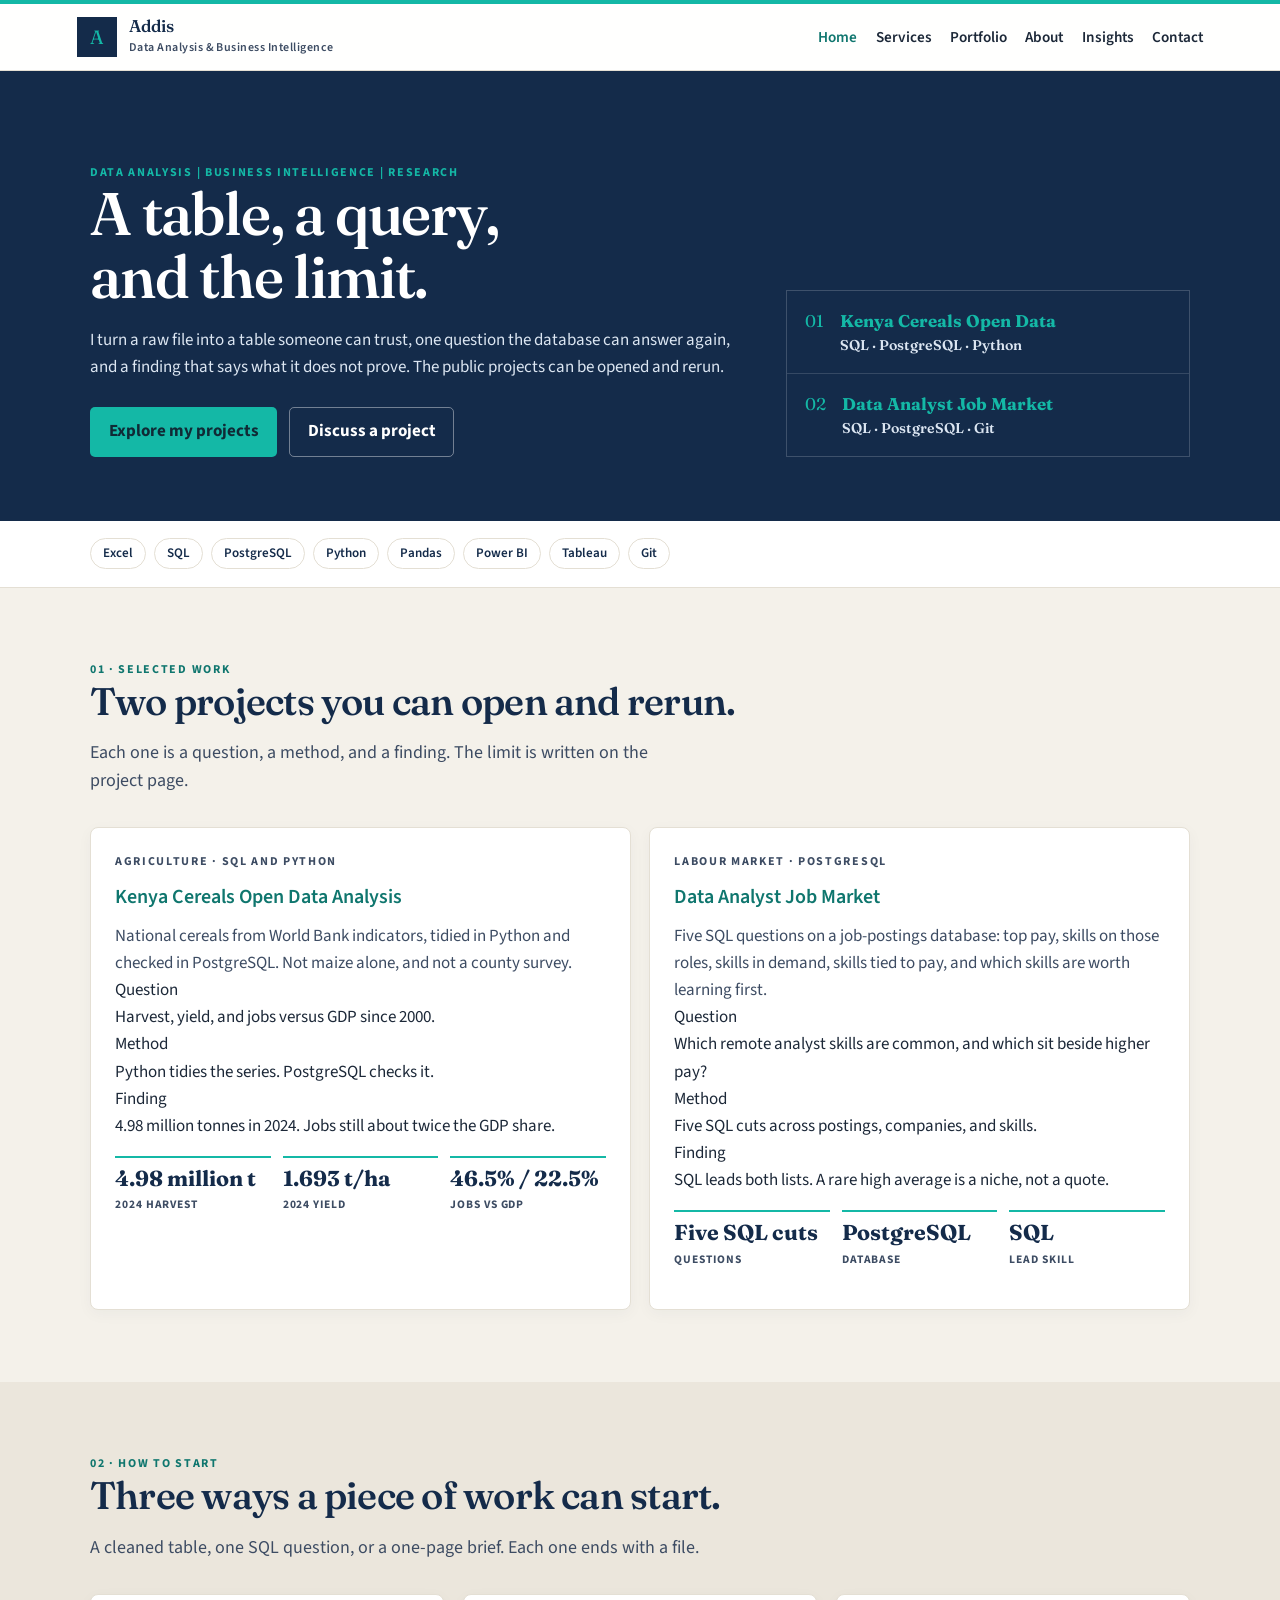
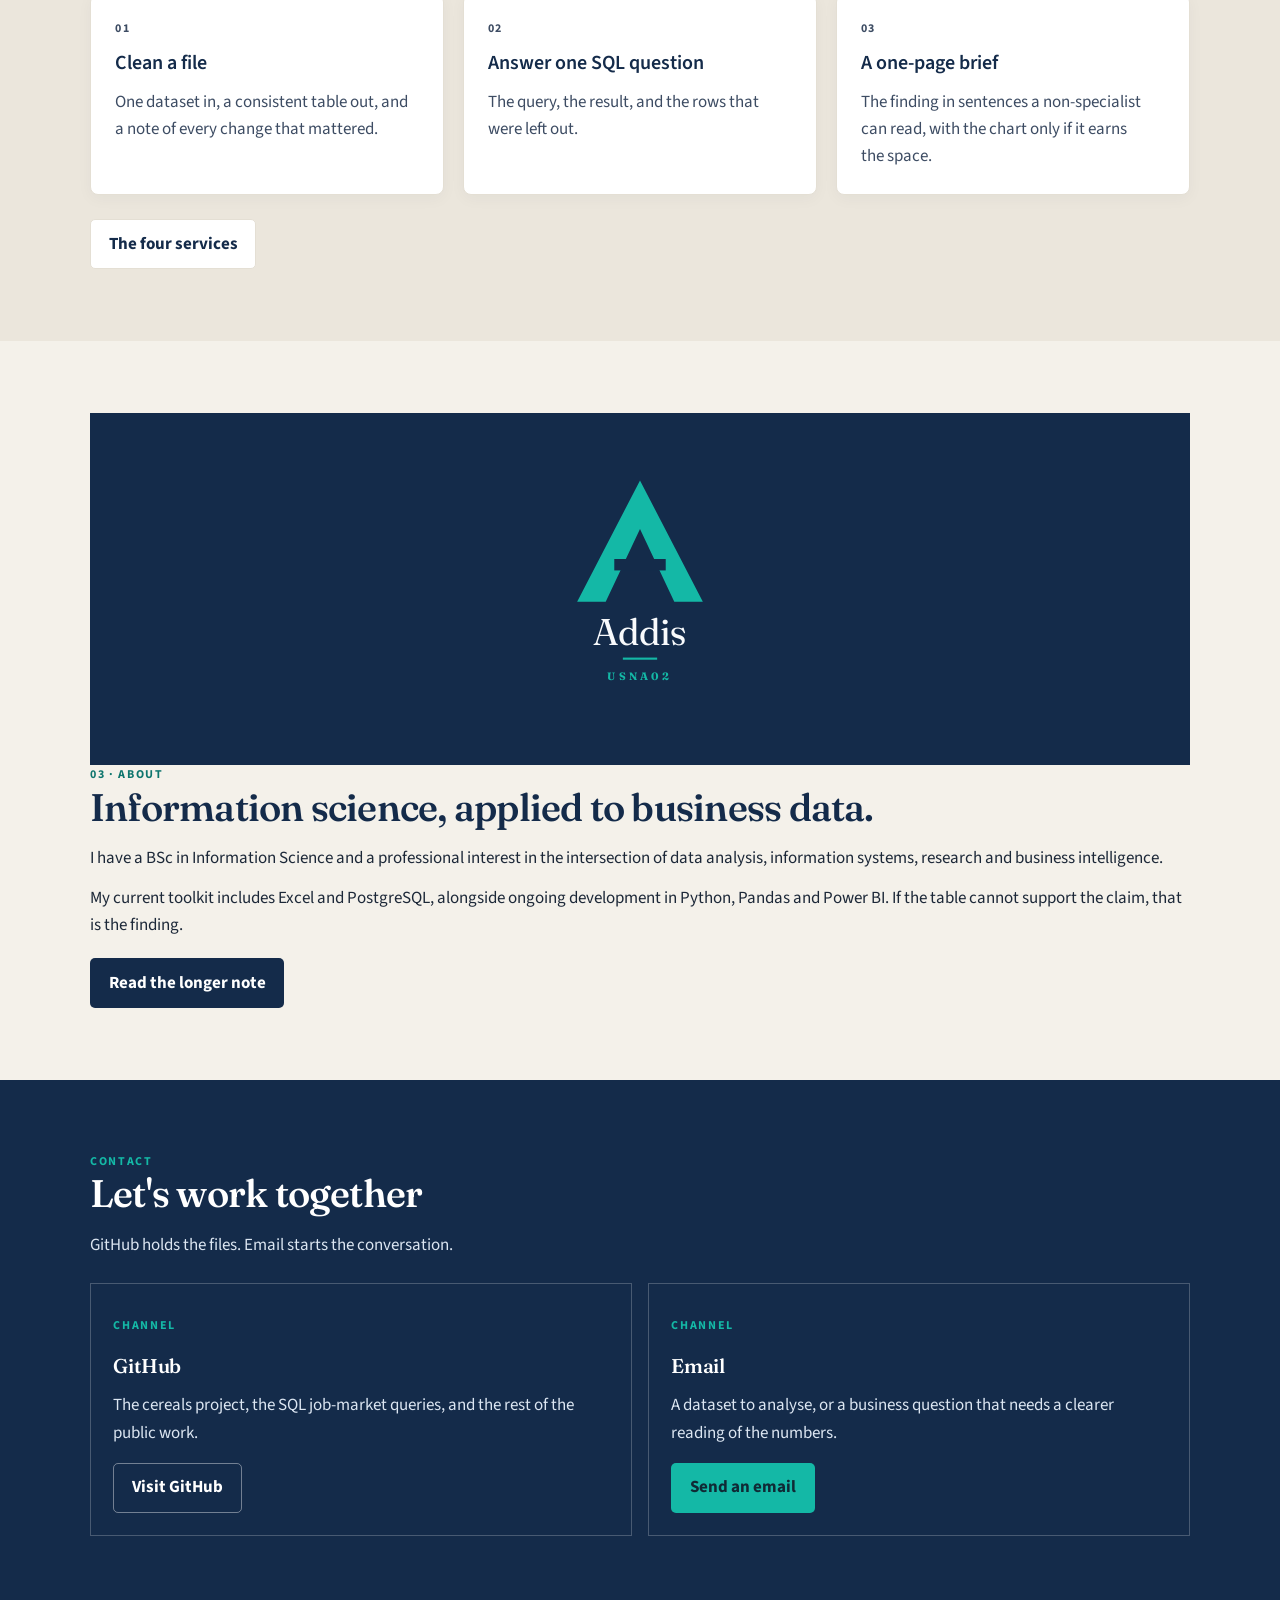
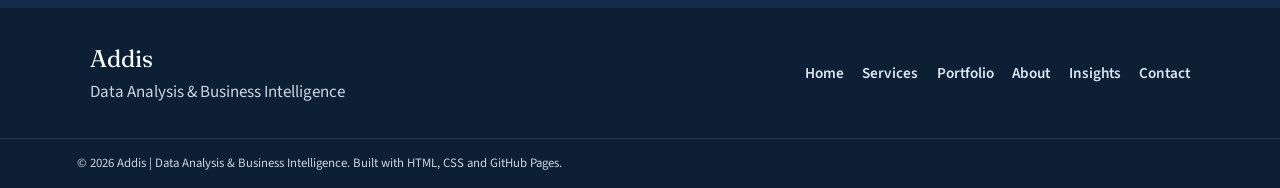
==== commit 1c3cb04f: "Tighten sections to three beats and lock the two-family type system." ====
--- a/index.html
+++ b/index.html
@@ -13,17 +13,147 @@
 <body>
   <a class="skip" href="#content">Skip to content</a>
   <div class="accent-bar" aria-hidden="true"></div>
-  <header class="site-header"><a class="brand" href="index.html"><span class="mark" aria-hidden="true">A</span><span><strong>Addis</strong><small>Data Analysis &amp; Business Intelligence</small></span></a><input class="nav-toggle" type="checkbox" id="nav-toggle"><label class="nav-btn" for="nav-toggle">Menu</label><nav aria-label="Primary"><a href="index.html" aria-current="page">Home</a><a href="services.html">Services</a><a href="portfolio.html">Portfolio</a><a href="about.html">About</a><a href="insights.html">Insights</a><a href="contact.html">Contact</a></nav></header>
+  <header class="site-header">
+    <a class="brand" href="index.html">
+      <span class="mark" aria-hidden="true">A</span>
+      <span>
+        <strong>Addis</strong>
+        <small>Data Analysis & Business Intelligence</small>
+      </span>
+    </a>
+    <input class="nav-toggle" type="checkbox" id="nav-toggle">
+    <label class="nav-btn" for="nav-toggle">Menu</label>
+    <nav aria-label="Primary">
+        <a href="index.html" aria-current="page">Home</a>
+        <a href="services.html">Services</a>
+        <a href="portfolio.html">Portfolio</a>
+        <a href="about.html">About</a>
+        <a href="insights.html">Insights</a>
+        <a href="contact.html">Contact</a>
+    </nav>
+  </header>
   <main id="content">
-    <section class="hero"><div class="page hero-grid"><div><p class="kicker">Data analysis | Business intelligence | Research</p><h1 class="display">Turning data into meaningful business insights</h1><p>I help businesses transform raw data into organised, meaningful information through data cleaning, analysis, reporting and visualisation. The public projects can be opened and rerun.</p><div class="actions"><a class="btn btn-accent" href="portfolio.html">Explore my projects</a><a class="btn btn-quiet" href="contact.html">Discuss a project</a></div></div><ol class="project-index"><li><a href="portfolio.html#kenya-cereals"><span>01</span><span><strong>Kenya Cereals Open Data</strong><small>SQL · PostgreSQL · Python</small></span></a></li><li><a href="portfolio.html#analyst-jobs"><span>02</span><span><strong>Data Analyst Job Market</strong><small>SQL · PostgreSQL · Git</small></span></a></li></ol></div></section>
-    <div class="tool-strip"><ul class="page chips"><li class="chip">Excel</li><li class="chip">SQL</li><li class="chip">PostgreSQL</li><li class="chip">Python</li><li class="chip">Pandas</li><li class="chip">Power BI</li><li class="chip">Tableau</li><li class="chip">Git</li></ul></div>
-    <section class="band"><div class="page"><p class="kicker">Who this is for</p><h2 class="title">Three kinds of work, each with a file at the end.</h2><div class="grid-3"><article class="card"><p class="num">01</p><h3>A file that will not behave</h3><p>Spreadsheets with mixed dates, duplicate rows, or columns that do not mean what the header says. The job is a table someone else can trust.</p></article><article class="card"><p class="num">02</p><h3>A question the database should answer</h3><p>Joins, filters, and totals in PostgreSQL, written so the same question can be asked again next month.</p></article><article class="card"><p class="num">03</p><h3>A decision that needs a page</h3><p>Not a platform. A short report or a workbook: what changed, the comparison that shows it, and what the figure does not prove.</p></article></div></div></section>
-    <section class="band wash"><div class="page"><div class="center"><p class="kicker">Services</p><h2 class="title">My services</h2><p class="intro lede">Practical data solutions designed to help organisations understand their information and make better decisions.</p></div><div class="grid-2"><article class="card"><p class="num">01</p><h3>Data Cleaning and Preparation</h3><p>Cleaning, organising, formatting and preparing datasets so the analysis that follows is about the business, not about broken cells.</p><p><strong>Excel, SQL, Python</strong></p></article><article class="card"><p class="num">02</p><h3>SQL and Database Analysis</h3><p>Querying relational databases, joining tables, aggregating information and extracting a business answer you can rerun.</p><p><strong>SQL, PostgreSQL</strong></p></article><article class="card"><p class="num">03</p><h3>Exploratory Data Analysis</h3><p>Examining a dataset for shape, gaps, and patterns before anyone commits to a chart or a decision.</p><p><strong>Python, Pandas, SQL</strong></p></article><article class="card"><p class="num">04</p><h3>Data Reporting and Visualisation</h3><p>A report, a workbook, or a small visual that a colleague can use without opening the notebook.</p><p><strong>Excel, written reports, Power BI</strong></p></article></div><p class="center" style="margin-top:1.5rem"><a class="btn btn-line" href="services.html">How an engagement runs</a></p></div></section>
-    <section class="band surface"><div class="page"><p class="kicker">Portfolio</p><h2 class="title">Selected projects</h2><div class="grid-2"><article class="card"><p class="kicker">Agriculture · SQL and Python</p><h3><a href="portfolio.html#kenya-cereals">Kenya Cereals Open Data Analysis</a></h3><p>National cereals from World Bank indicators, tidied in Python and checked in PostgreSQL. Not maize alone, and not a county survey.</p><div class="facts"><div class="fact"><strong>4.98 million t</strong><span>2024 harvest</span></div><div class="fact"><strong>1.693 t/ha</strong><span>2024 yield</span></div><div class="fact"><strong>46.5% / 22.5%</strong><span>Jobs vs GDP</span></div></div></article><article class="card"><p class="kicker">Labour market · PostgreSQL</p><h3><a href="portfolio.html#analyst-jobs">Data Analyst Job Market</a></h3><p>Five SQL questions on a job-postings database: top pay, skills on those roles, skills in demand, skills tied to pay, and which skills are worth learning first.</p><div class="facts"><div class="fact"><strong>Five SQL cuts</strong><span>Questions</span></div><div class="fact"><strong>PostgreSQL</strong><span>Database</span></div><div class="fact"><strong>SQL</strong><span>Lead skill</span></div></div></article></div></div></section>
-    <section class="band"><div class="page"><p class="kicker">How to start</p><h2 class="title">Three ways a piece of work can start.</h2><p class="lede">A cleaned table, one SQL question, or a one-page brief. Each one ends with a file.</p><div class="grid-3"><article class="card"><p class="kicker">01</p><h3>Clean a file</h3><p>One dataset in, a consistent table out, and a note of every change that mattered.</p></article><article class="card"><p class="kicker">02</p><h3>Answer one SQL question</h3><p>The query, the result, and the rows that were left out.</p></article><article class="card"><p class="kicker">03</p><h3>A one-page brief</h3><p>The finding in sentences a non-specialist can read, with the chart only if it earns the space.</p></article></div></div></section>
-    <section class="band wash"><div class="page about-grid"><div class="mark-panel" role="img" aria-label="Addis. GitHub USNA02" style="font-size:1rem;padding:2rem 1rem"><svg viewBox="0 0 280 340" width="200" height="244" aria-hidden="true"><path d="M140 18 L228 188 H188 L140 86 L92 188 H52 Z" fill="#14B8A6"/><rect x="104" y="128" width="72" height="16" fill="#142B4A"/><text x="140" y="248" text-anchor="middle" fill="#F8FAFC" font-family="Fraunces, Georgia, serif" font-size="52">Addis</text><rect x="116" y="266" width="48" height="3" fill="#14B8A6"/><text x="140" y="298" text-anchor="middle" fill="#14B8A6" font-family="Source Sans 3, Arial, sans-serif" font-size="15" font-weight="700" letter-spacing="4.5">USNA02</text></svg></div><div><p class="kicker">About</p><h2 class="title">Information science, applied to business data.</h2><p style="margin-top:1rem">I have a BSc in Information Science and a professional interest in the intersection of data analysis, information systems, research and business intelligence.</p><p style="margin-top:0.8rem">My current toolkit includes Excel and PostgreSQL, alongside ongoing development in Python, Pandas and Power BI. If the table cannot support the claim, that is the finding.</p><p style="margin-top:1.2rem"><a class="btn btn-solid" href="about.html">Read the longer note</a></p></div></div></section>
-    <section class="band contact-band"><div class="page"><p class="kicker" style="color:var(--accent)">Contact</p><h2 class="title" style="color:white">Let's work together</h2><p style="color:var(--mist);max-width:40rem;margin:1rem 0 1.5rem">GitHub holds the files. Email starts the conversation.</p><div class="channels"><article class="channel"><p class="kicker" style="color:var(--accent)">Channel</p><h3 class="serif">GitHub</h3><p>The cereals project, the SQL job-market queries, and the rest of the public work.</p><a class="btn btn-quiet" href="https://github.com/USNA02">Visit GitHub</a></article><article class="channel"><p class="kicker" style="color:var(--accent)">Channel</p><h3 class="serif">Email</h3><p>A dataset to analyse, or a business question that needs a clearer reading of the numbers.</p><a class="btn btn-accent" href="mailto:Testbaron34@gmail.com">Send an email</a></article></div></div></section>
+
+    <section class="hero">
+      <div class="page hero-grid">
+        <div>
+          <p class="kicker">Data analysis | Business intelligence | Research</p>
+          <h1 class="display">A table, a query, and the limit.</h1>
+          <p>I turn a raw file into a table someone can trust, one question the database can answer again, and a finding that says what it does not prove. The public projects can be opened and rerun.</p>
+          <div class="actions">
+            <a class="btn btn-accent" href="portfolio.html">Explore my projects</a>
+            <a class="btn btn-quiet" href="contact.html">Discuss a project</a>
+          </div>
+        </div>
+        <ol class="project-index">
+          <li><a href="portfolio.html#kenya-cereals"><span>01</span><span><strong>Kenya Cereals Open Data</strong><small>SQL · PostgreSQL · Python</small></span></a></li>
+          <li><a href="portfolio.html#analyst-jobs"><span>02</span><span><strong>Data Analyst Job Market</strong><small>SQL · PostgreSQL · Git</small></span></a></li>
+        </ol>
+      </div>
+    </section>
+    <div class="tool-strip" aria-label="Tools">
+      <ul class="page chips">
+        <li class="chip">Excel</li><li class="chip">SQL</li><li class="chip">PostgreSQL</li><li class="chip">Python</li>
+        <li class="chip">Pandas</li><li class="chip">Power BI</li><li class="chip">Tableau</li><li class="chip">Git</li>
+      </ul>
+    </div>
+    <section class="band">
+      <div class="page">
+        <div class="section-head">
+          <p class="kicker">01 · Selected work</p>
+          <h2 class="title">Two projects you can open and rerun.</h2>
+          <p class="lede">Each one is a question, a method, and a finding. The limit is written on the project page.</p>
+        </div>
+        <div class="grid-2">
+          <article class="card">
+            <p class="kicker">Agriculture · SQL and Python</p>
+            <h3><a href="portfolio.html#kenya-cereals">Kenya Cereals Open Data Analysis</a></h3>
+            <p>National cereals from World Bank indicators, tidied in Python and checked in PostgreSQL. Not maize alone, and not a county survey.</p>
+            <dl class="beats">
+              <div><dt>Question</dt><dd>Harvest, yield, and jobs versus GDP since 2000.</dd></div>
+              <div><dt>Method</dt><dd>Python tidies the series. PostgreSQL checks it.</dd></div>
+              <div><dt>Finding</dt><dd>4.98 million tonnes in 2024. Jobs still about twice the GDP share.</dd></div>
+            </dl>
+            <div class="facts"><div class="fact"><strong>4.98 million t</strong><span>2024 harvest</span></div><div class="fact"><strong>1.693 t/ha</strong><span>2024 yield</span></div><div class="fact"><strong>46.5% / 22.5%</strong><span>Jobs vs GDP</span></div></div>
+          </article>
+          <article class="card">
+            <p class="kicker">Labour market · PostgreSQL</p>
+            <h3><a href="portfolio.html#analyst-jobs">Data Analyst Job Market</a></h3>
+            <p>Five SQL questions on a job-postings database: top pay, skills on those roles, skills in demand, skills tied to pay, and which skills are worth learning first.</p>
+            <dl class="beats">
+              <div><dt>Question</dt><dd>Which remote analyst skills are common, and which sit beside higher pay?</dd></div>
+              <div><dt>Method</dt><dd>Five SQL cuts across postings, companies, and skills.</dd></div>
+              <div><dt>Finding</dt><dd>SQL leads both lists. A rare high average is a niche, not a quote.</dd></div>
+            </dl>
+            <div class="facts"><div class="fact"><strong>Five SQL cuts</strong><span>Questions</span></div><div class="fact"><strong>PostgreSQL</strong><span>Database</span></div><div class="fact"><strong>SQL</strong><span>Lead skill</span></div></div>
+          </article>
+        </div>
+      </div>
+    </section>
+    <section class="band wash">
+      <div class="page">
+        <div class="section-head">
+          <p class="kicker">02 · How to start</p>
+          <h2 class="title">Three ways a piece of work can start.</h2>
+          <p class="lede">A cleaned table, one SQL question, or a one-page brief. Each one ends with a file.</p>
+        </div>
+        <div class="grid-3">
+          <article class="card"><p class="kicker">01</p><h3>Clean a file</h3><p>One dataset in, a consistent table out, and a note of every change that mattered.</p></article>
+          <article class="card"><p class="kicker">02</p><h3>Answer one SQL question</h3><p>The query, the result, and the rows that were left out.</p></article>
+          <article class="card"><p class="kicker">03</p><h3>A one-page brief</h3><p>The finding in sentences a non-specialist can read, with the chart only if it earns the space.</p></article>
+        </div>
+        <p style="margin-top:1.5rem"><a class="btn btn-line" href="services.html">The four services</a></p>
+      </div>
+    </section>
+    <section class="band">
+      <div class="page about-grid">
+        <div class="mark-panel" role="img" aria-label="Addis. GitHub USNA02" style="font-size:1rem;padding:2rem 1rem">
+          <svg viewBox="0 0 280 340" width="200" height="244" aria-hidden="true">
+            <path d="M140 18 L228 188 H188 L140 86 L92 188 H52 Z" fill="#14B8A6"/>
+            <rect x="104" y="128" width="72" height="16" fill="#142B4A"/>
+            <text x="140" y="248" text-anchor="middle" fill="#F8FAFC" font-family="Fraunces, Georgia, serif" font-size="52">Addis</text>
+            <rect x="116" y="266" width="48" height="3" fill="#14B8A6"/>
+            <text x="140" y="298" text-anchor="middle" fill="#14B8A6" font-family="Source Sans 3, Arial, sans-serif" font-size="15" font-weight="700" letter-spacing="4.5">USNA02</text>
+          </svg>
+        </div>
+        <div>
+          <p class="kicker">03 · About</p>
+          <h2 class="title">Information science, applied to business data.</h2>
+          <p style="margin-top:1rem">I have a BSc in Information Science and a professional interest in the intersection of data analysis, information systems, research and business intelligence.</p>
+          <p style="margin-top:0.8rem">My current toolkit includes Excel and PostgreSQL, alongside ongoing development in Python, Pandas and Power BI. If the table cannot support the claim, that is the finding.</p>
+          <p style="margin-top:1.2rem"><a class="btn btn-solid" href="about.html">Read the longer note</a></p>
+        </div>
+      </div>
+    </section>
+    <section class="band contact-band">
+      <div class="page">
+        <p class="kicker" style="color:var(--accent)">Contact</p>
+        <h2 class="title" style="color:white">Let's work together</h2>
+        <p style="color:var(--mist);max-width:40rem;margin:1rem 0 1.5rem">GitHub holds the files. Email starts the conversation.</p>
+        <div class="channels">
+          <article class="channel"><p class="kicker" style="color:var(--accent)">Channel</p><h3 class="serif">GitHub</h3><p>The cereals project, the SQL job-market queries, and the rest of the public work.</p><a class="btn btn-quiet" href="https://github.com/USNA02">Visit GitHub</a></article>
+          <article class="channel"><p class="kicker" style="color:var(--accent)">Channel</p><h3 class="serif">Email</h3><p>A dataset to analyse, or a business question that needs a clearer reading of the numbers.</p><a class="btn btn-accent" href="mailto:Testbaron34@gmail.com">Send an email</a></article>
+        </div>
+      </div>
+    </section>
+
   </main>
-  <footer class="site-footer"><div class="page footer-row"><div><p class="footer-name">Addis</p><p>Data Analysis &amp; Business Intelligence</p></div><nav aria-label="Footer"><a href="index.html" aria-current="page">Home</a><a href="services.html">Services</a><a href="portfolio.html">Portfolio</a><a href="about.html">About</a><a href="insights.html">Insights</a><a href="contact.html">Contact</a></nav></div><p class="legal">&copy; 2026 Addis | Data Analysis &amp; Business Intelligence. Built with HTML, CSS and GitHub Pages.</p></footer>
+  <footer class="site-footer">
+    <div class="page footer-row">
+      <div>
+        <p class="footer-name">Addis</p>
+        <p>Data Analysis & Business Intelligence</p>
+      </div>
+      <nav aria-label="Footer">
+        <a href="index.html" aria-current="page">Home</a>
+        <a href="services.html">Services</a>
+        <a href="portfolio.html">Portfolio</a>
+        <a href="about.html">About</a>
+        <a href="insights.html">Insights</a>
+        <a href="contact.html">Contact</a>
+      </nav>
+    </div>
+    <p class="legal">&copy; 2026 Addis | Data Analysis & Business Intelligence. Built with HTML, CSS and GitHub Pages.</p>
+  </footer>
 </body>
 </html>
